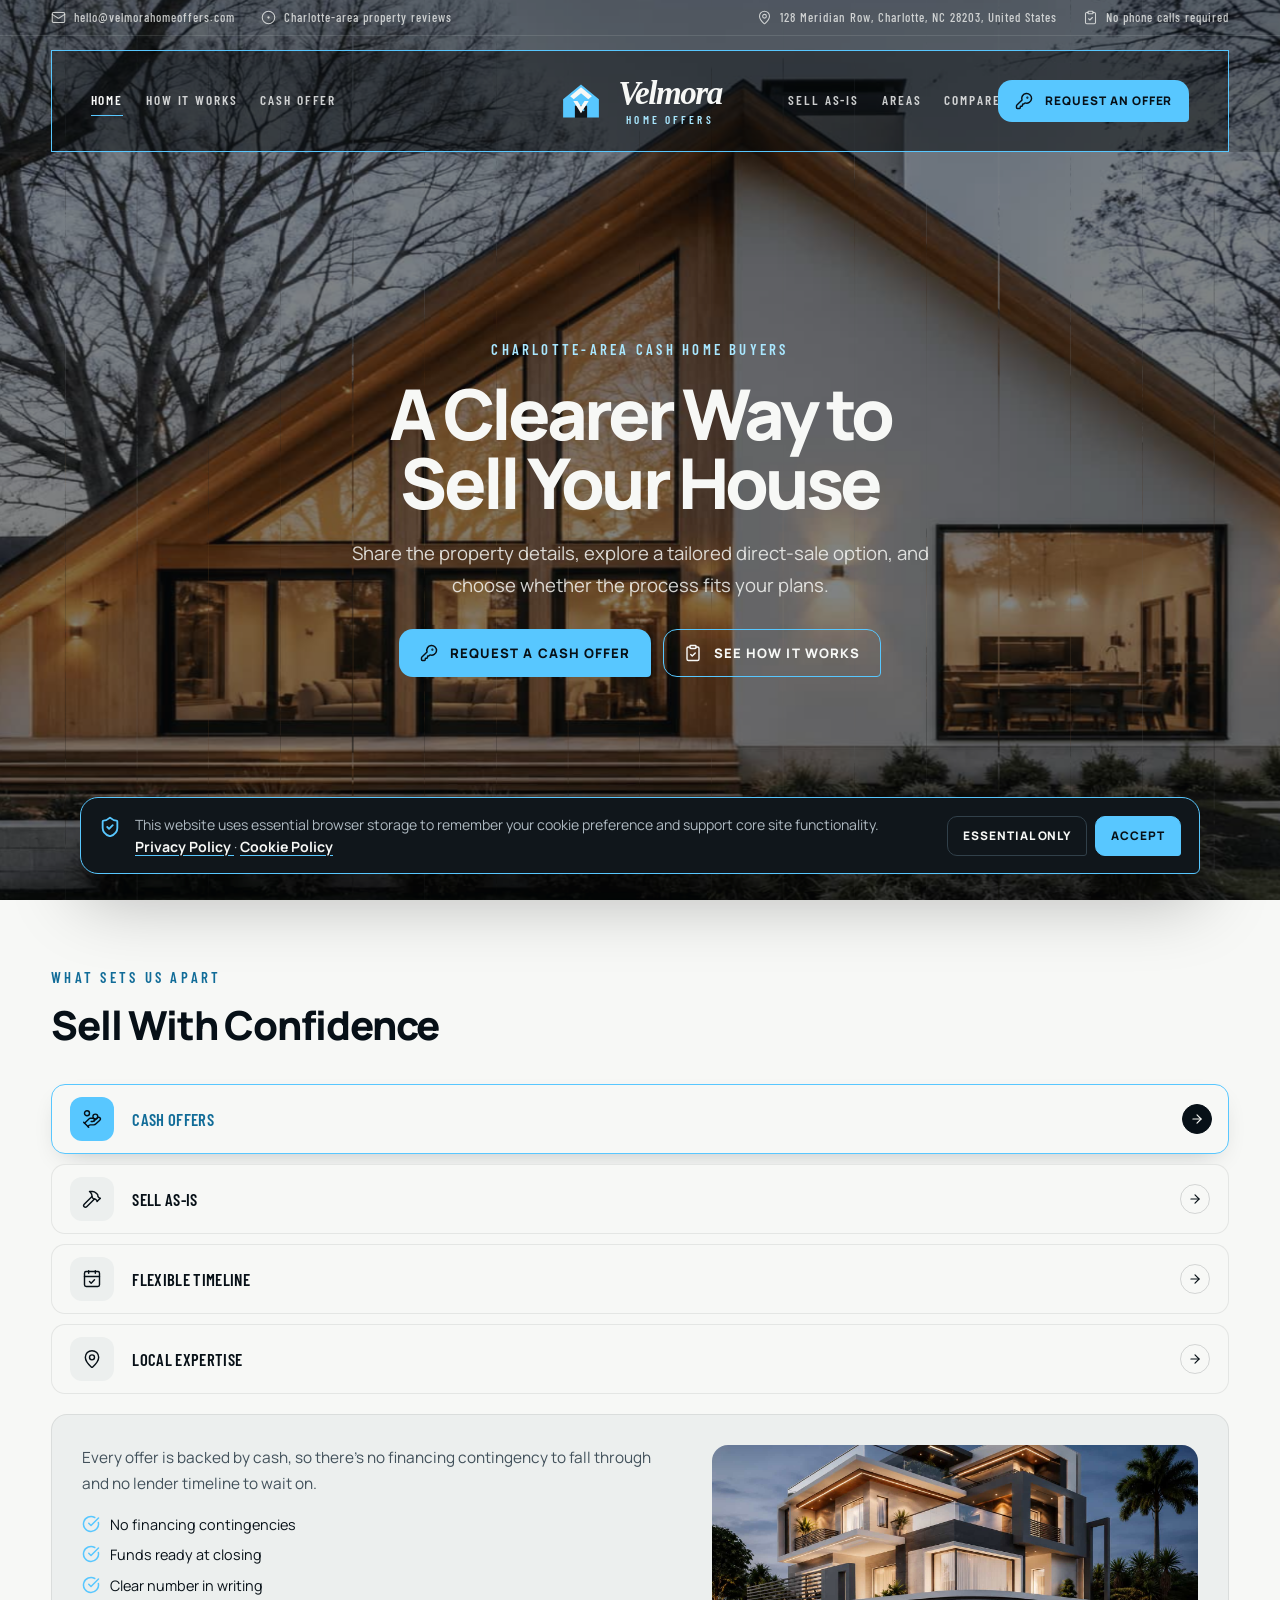
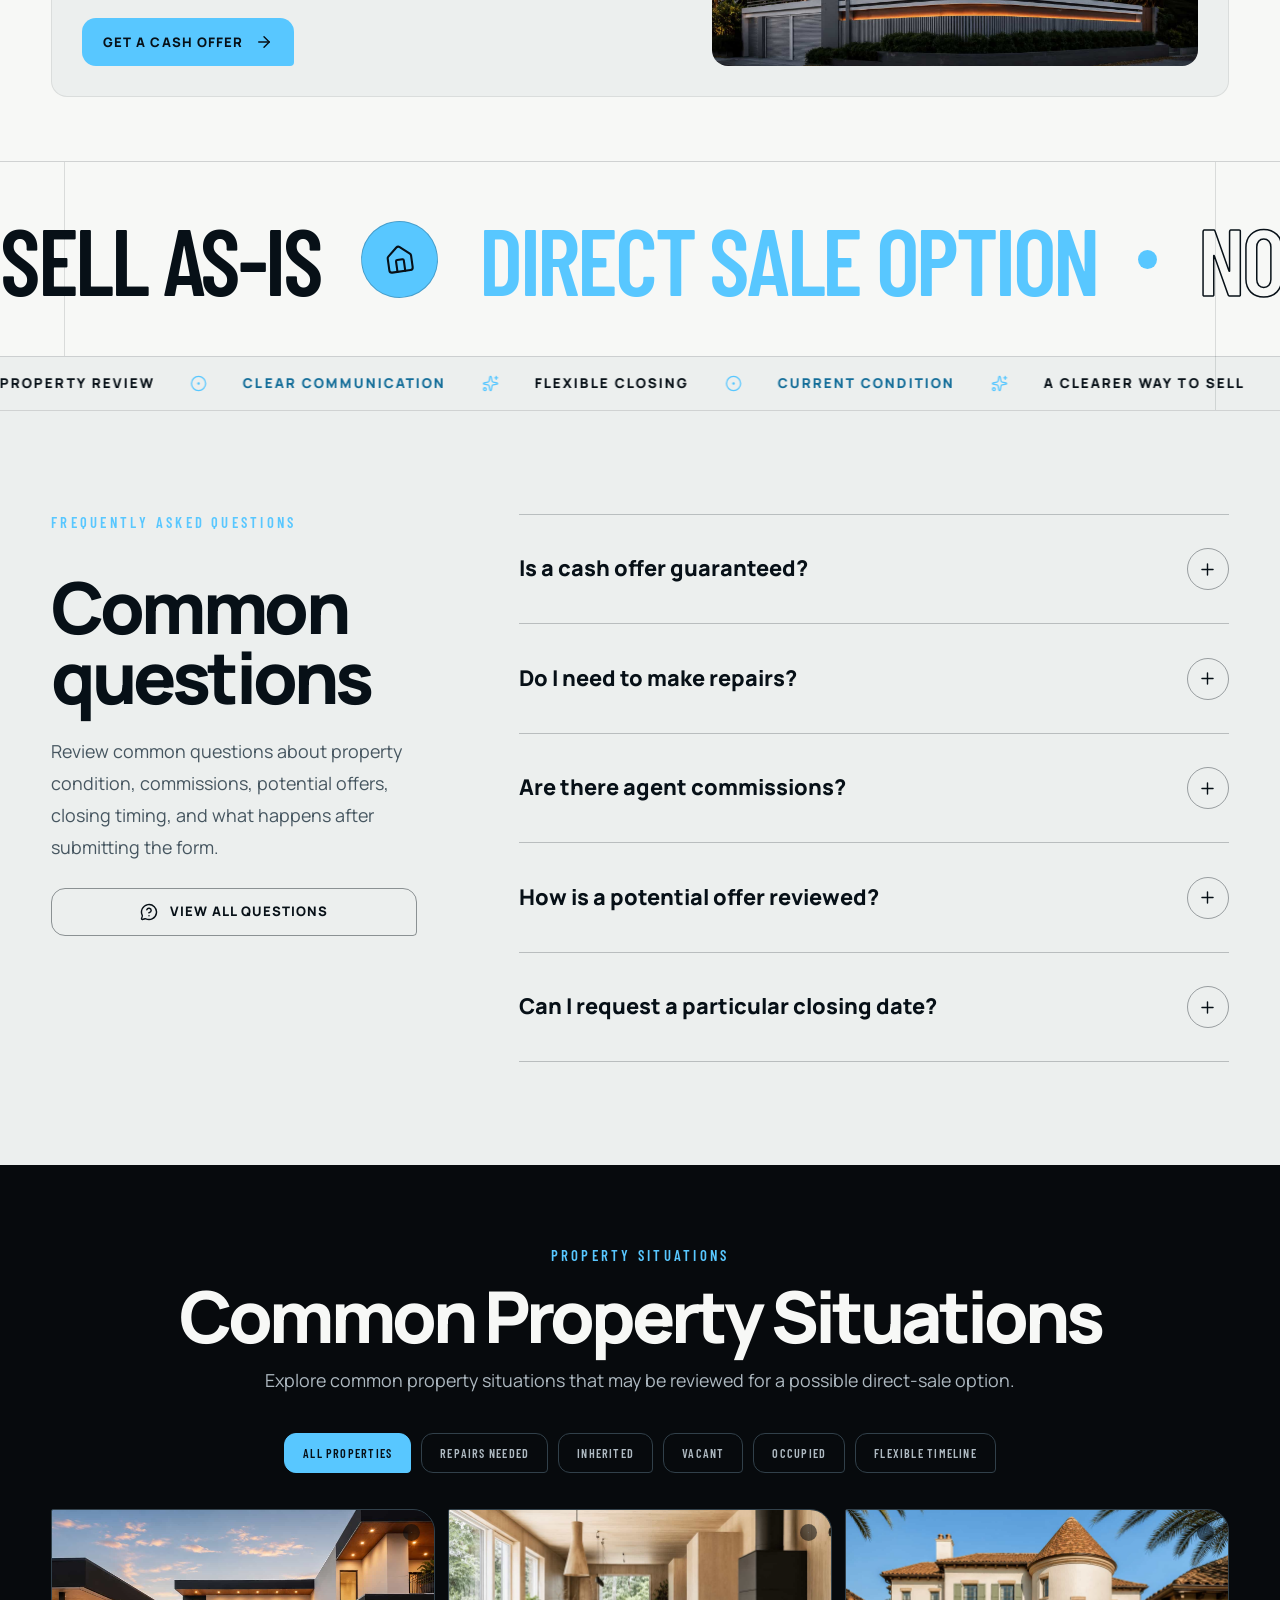
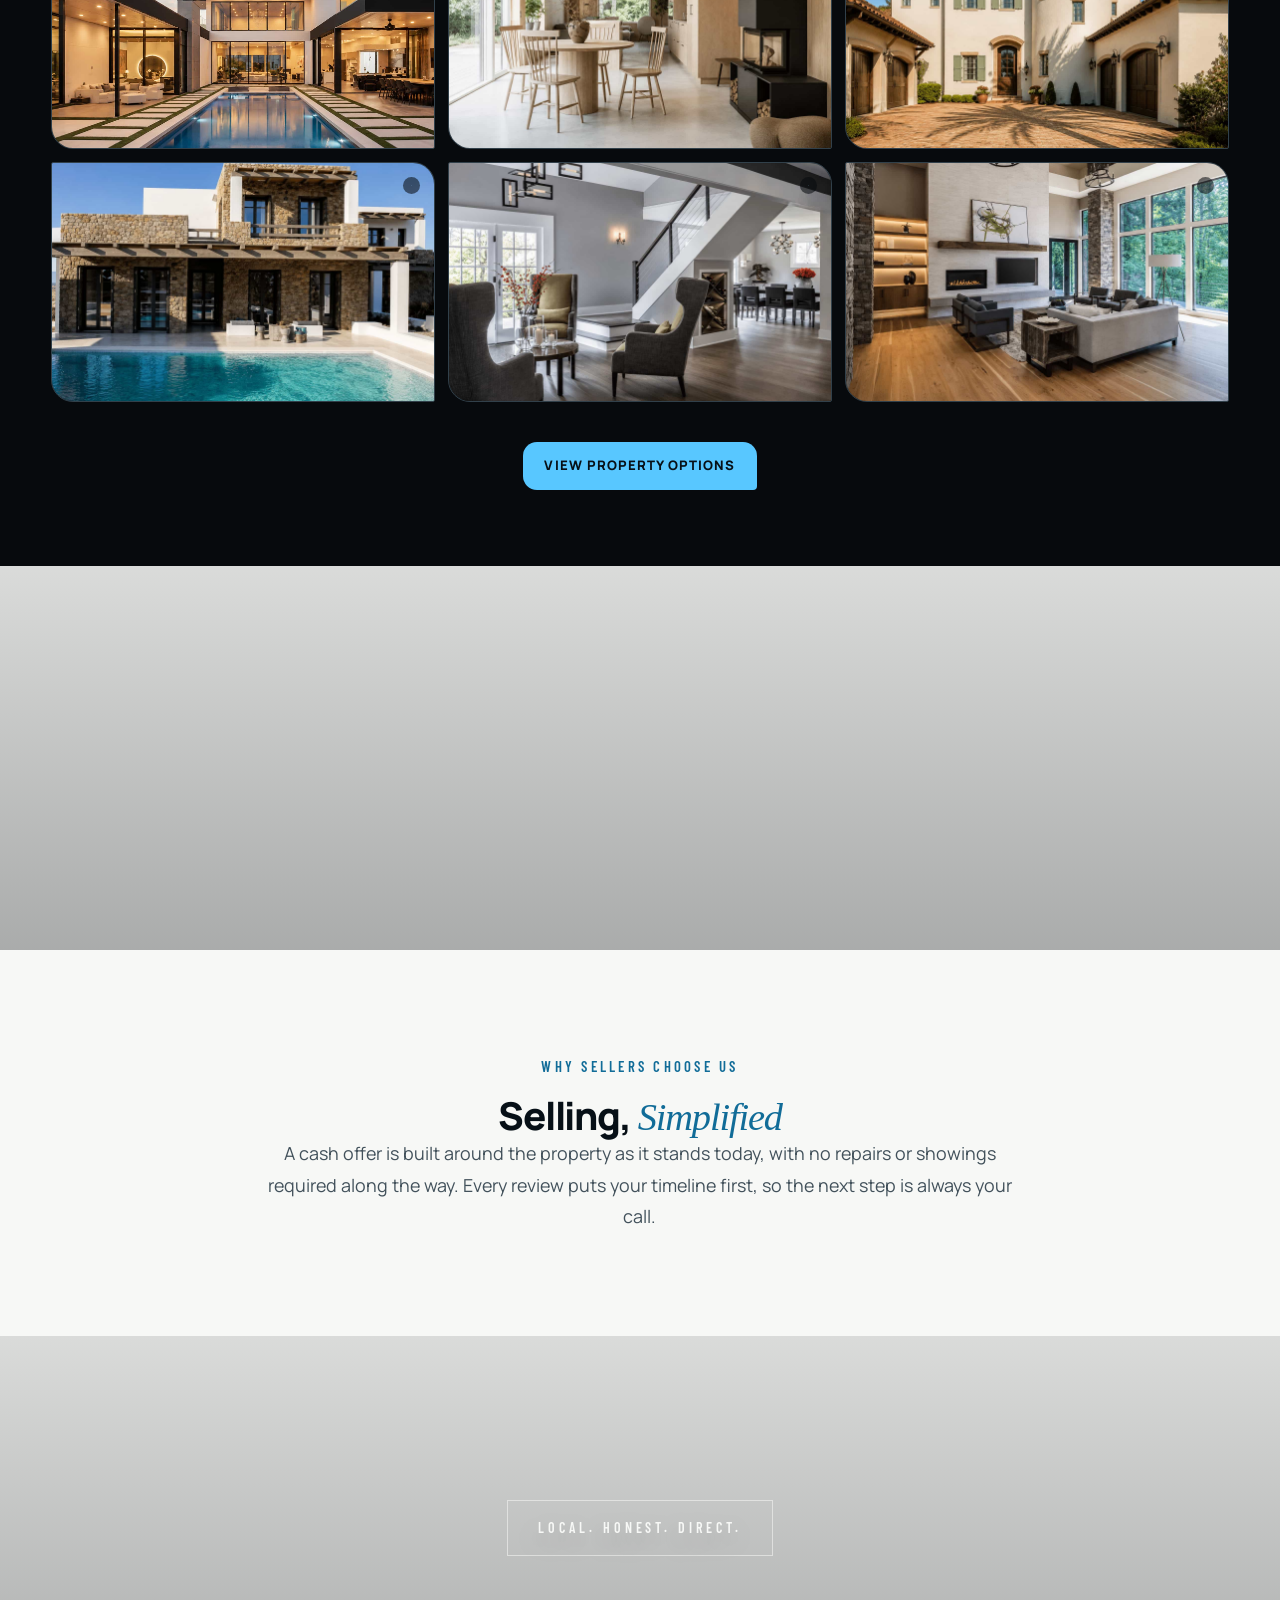
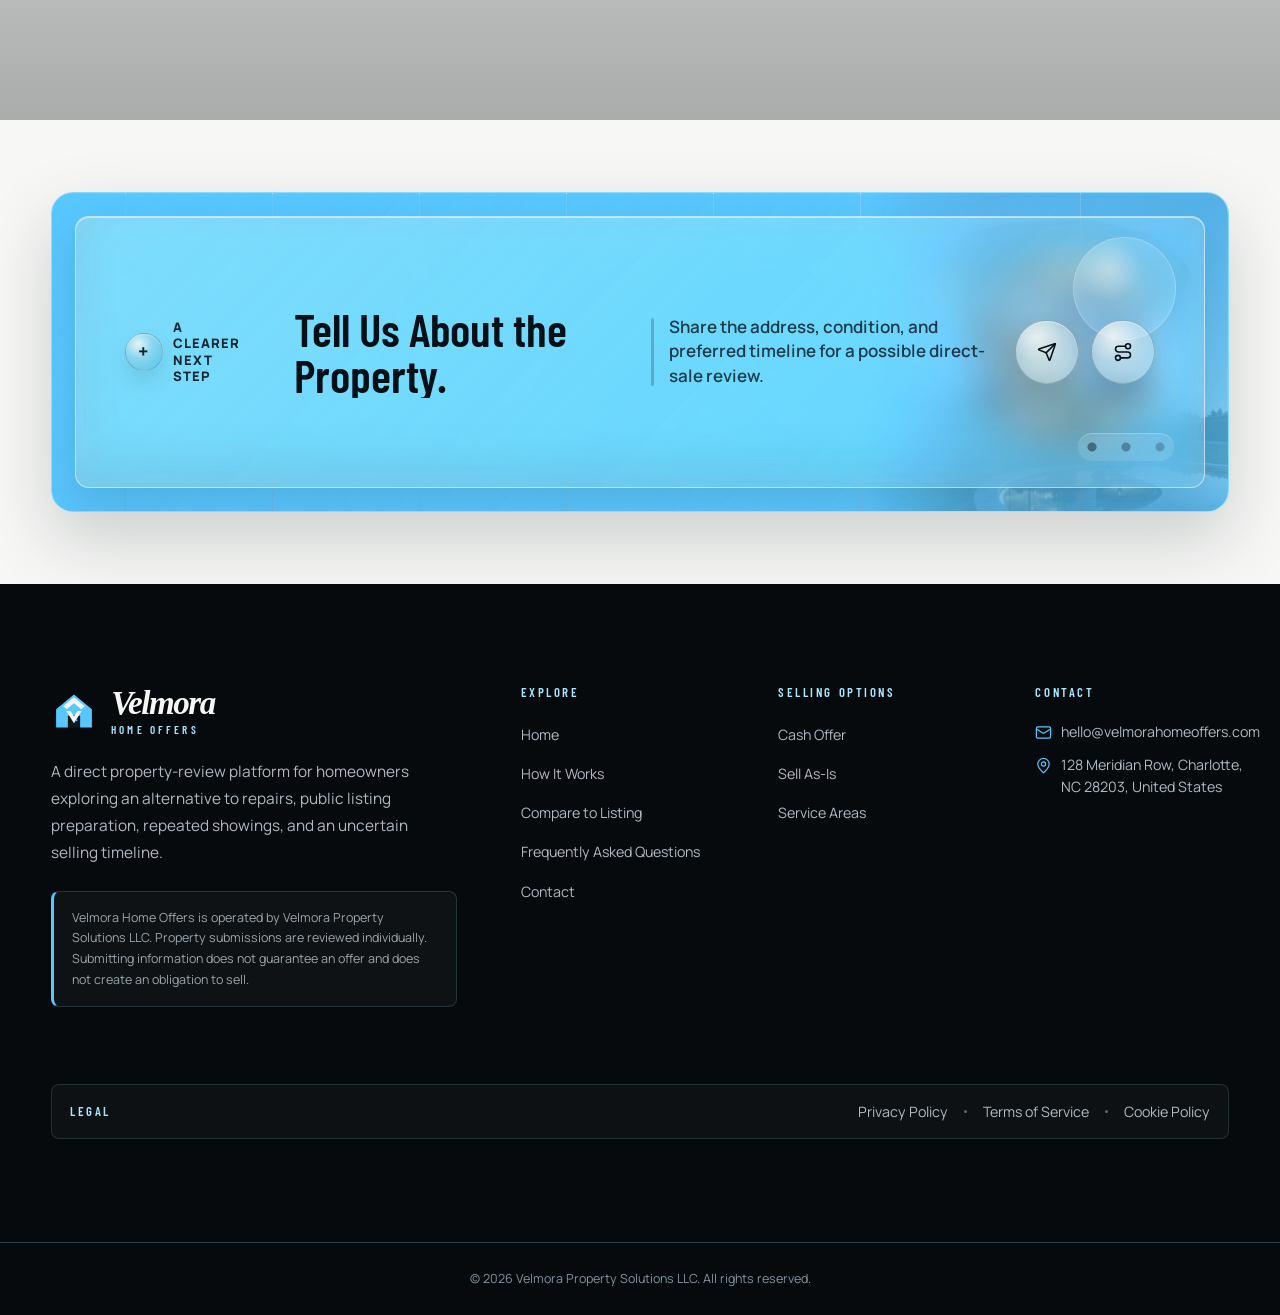
==== index.html @ 46dae4a2 "+" ====
<!DOCTYPE html>
<html lang="en" class="no-js">

<head>
    <meta charset="UTF-8">
    <meta name="viewport" content="width=device-width, initial-scale=1.0">

    <title>Velmora Home Offers | Sell Your House in Charlotte, NC</title>

    <meta name="description"
        content="Explore a clearer way to sell a Charlotte-area house as-is without beginning a traditional listing, completing repairs, or scheduling public showings.">

    <meta name="robots" content="index, follow">
    <meta name="theme-color" content="#070A0D">

    <meta property="og:type" content="website">

    <meta property="og:title" content="Velmora Home Offers | Sell Your House in Charlotte, NC">

    <meta property="og:description"
        content="Share the property details and explore whether a direct cash-sale option may fit your Charlotte-area house and preferred timeline.">

    <meta property="og:url" content="https://www.velmorahomeoffers.com">

    <meta property="og:image" content="https://www.velmorahomeoffers.com/assets/images/velmora-home-offers-og.jpg">

    <meta property="og:image:alt" content="Velmora Home Offers property review in Charlotte, North Carolina">

    <meta property="og:site_name" content="Velmora Home Offers">

    <meta name="twitter:card" content="summary_large_image">

    <meta name="twitter:title" content="Velmora Home Offers | Sell Your House in Charlotte, NC">

    <meta name="twitter:description"
        content="Explore a direct property-sale route without first preparing a traditional public listing.">

    <meta name="twitter:image" content="https://www.velmorahomeoffers.com/assets/images/velmora-home-offers-og.jpg">

    <link rel="canonical" href="https://www.velmorahomeoffers.com">

    <link rel="icon" type="image/svg+xml" href="assets/icons/favicon.svg">

    <link rel="preload" href="assets/images/home-hero-a.jpg" as="image" type="image/jpeg">

    <link rel="stylesheet" href="assets/vendor/aos/aos.css">
    <link rel="stylesheet" href="assets/vendor/swiper/swiper-bundle.min.css">
    <link rel="stylesheet" href="assets/css/global.css">
    <link rel="stylesheet" href="assets/css/trivision-hero.css">
    <link rel="stylesheet" href="assets/css/billboard-cta.css">
    <link rel="stylesheet" href="assets/css/home.css">

    <script src="config/config.js"></script>
    <script src="assets/vendor/aos/aos.js" defer></script>
    <script src="assets/vendor/swiper/swiper-bundle.min.js" defer></script>
    <script src="assets/vendor/lucide/lucide.min.js" defer></script>
    <script src="assets/js/app.js" defer></script>
    <script src="assets/js/trivision-hero.js" defer></script>
    <script src="assets/js/billboard-cta.js" defer></script>
    <script src="assets/js/home.js" defer></script>
</head>

<body>
    <a class="site-skip-link" href="#main-content">
        Skip to main content
    </a>

    <header data-site-header></header>

    <div data-mobile-menu></div>

    <main class="home-main" id="main-content">
        <section class="trivision-hero" id="top" aria-labelledby="home-hero-title" data-trivision-hero
            data-trivision-hero-key="home">
            <div class="trivision-hero__stage" data-trivision-stage aria-hidden="true">
                <img class="trivision-hero__fallback" data-trivision-fallback src="assets/images/home-hero-a.jpg"
                    alt="" width="1920" height="1080" fetchpriority="high">

                <div class="trivision-hero__slats" data-trivision-slats></div>
            </div>

            <div class="trivision-hero__overlay" aria-hidden="true"></div>

            <div class="trivision-hero__content-wrap">
                <div class="trivision-hero__content" data-trivision-content>
                    <span class="site-eyebrow trivision-hero__eyebrow" data-trivision-eyebrow>
                        Charlotte-Area Cash Home Buyers
                    </span>

                    <h1 class="trivision-hero__title" id="home-hero-title" data-trivision-title>
                        A Clearer Way to Sell Your House
                    </h1>

                    <p class="trivision-hero__text" data-trivision-text>
                        Share the property details, explore a tailored direct-sale
                        option, and choose whether the process fits your plans.
                    </p>

                    <div class="trivision-hero__actions">
                        <a class="site-button site-button--sky" href="contact.html#property-offer-form"
                            data-trivision-primary>
                            <i data-lucide="key-round" aria-hidden="true"></i>

                            <span data-trivision-primary-label>
                                Request a Cash Offer
                            </span>
                        </a>

                        <a class="site-button site-button--outline" href="how-it-works.html" data-trivision-secondary>
                            <i data-lucide="clipboard-check" aria-hidden="true"></i>

                            <span data-trivision-secondary-label>
                                See How It Works
                            </span>
                        </a>
                    </div>
                </div>
            </div>

            <div class="trivision-hero__dots" data-trivision-dots aria-label="Choose a hero slide">
                <button class="trivision-hero__dot is-active" type="button" data-trivision-dot="0"
                    aria-label="Show slide 1" aria-current="true"></button>

                <button class="trivision-hero__dot" type="button" data-trivision-dot="1"
                    aria-label="Show slide 2"></button>

                <button class="trivision-hero__dot" type="button" data-trivision-dot="2"
                    aria-label="Show slide 3"></button>
            </div>
        </section>

        <section class="service-tabs" data-service-tabs aria-label="What sets us apart">
            <div class="site-container-wide">
                <div class="service-tabs__head">
                    <span class="site-eyebrow">
                        What Sets Us Apart
                    </span>

                    <h2 class="service-tabs__heading">
                        Sell With Confidence
                    </h2>
                </div>

                <div class="service-tabs__layout">
                    <ul class="service-tabs__list" role="tablist">
                        <li class="service-tabs__row is-active" data-service-tabs-row="home-tab-1">
                            <button class="service-tabs__row-btn" type="button" role="tab" id="home-tab-1-label"
                                aria-controls="home-tab-1" aria-selected="true" tabindex="0"
                                data-service-tabs-button>
                                <span class="service-tabs__row-icon">
                                    <i data-lucide="hand-coins" aria-hidden="true"></i>
                                </span>

                                <span class="service-tabs__row-title">
                                    Cash Offers
                                </span>

                                <span class="service-tabs__row-arrow">
                                    <i data-lucide="arrow-right" aria-hidden="true"></i>
                                </span>
                            </button>
                        </li>

                        <li class="service-tabs__row" data-service-tabs-row="home-tab-2">
                            <button class="service-tabs__row-btn" type="button" role="tab" id="home-tab-2-label"
                                aria-controls="home-tab-2" aria-selected="false" tabindex="-1"
                                data-service-tabs-button>
                                <span class="service-tabs__row-icon">
                                    <i data-lucide="hammer" aria-hidden="true"></i>
                                </span>

                                <span class="service-tabs__row-title">
                                    Sell As-Is
                                </span>

                                <span class="service-tabs__row-arrow">
                                    <i data-lucide="arrow-right" aria-hidden="true"></i>
                                </span>
                            </button>
                        </li>

                        <li class="service-tabs__row" data-service-tabs-row="home-tab-3">
                            <button class="service-tabs__row-btn" type="button" role="tab" id="home-tab-3-label"
                                aria-controls="home-tab-3" aria-selected="false" tabindex="-1"
                                data-service-tabs-button>
                                <span class="service-tabs__row-icon">
                                    <i data-lucide="calendar-check" aria-hidden="true"></i>
                                </span>

                                <span class="service-tabs__row-title">
                                    Flexible Timeline
                                </span>

                                <span class="service-tabs__row-arrow">
                                    <i data-lucide="arrow-right" aria-hidden="true"></i>
                                </span>
                            </button>
                        </li>

                        <li class="service-tabs__row" data-service-tabs-row="home-tab-4">
                            <button class="service-tabs__row-btn" type="button" role="tab" id="home-tab-4-label"
                                aria-controls="home-tab-4" aria-selected="false" tabindex="-1"
                                data-service-tabs-button>
                                <span class="service-tabs__row-icon">
                                    <i data-lucide="map-pin" aria-hidden="true"></i>
                                </span>

                                <span class="service-tabs__row-title">
                                    Local Expertise
                                </span>

                                <span class="service-tabs__row-arrow">
                                    <i data-lucide="arrow-right" aria-hidden="true"></i>
                                </span>
                            </button>
                        </li>
                    </ul>

                    <div class="service-tabs__panels">
                        <div class="service-tabs__panel is-active" role="tabpanel" id="home-tab-1"
                            aria-labelledby="home-tab-1-label" data-service-tabs-panel="home-tab-1">
                            <div class="service-tabs__panel-text">
                                <p class="service-tabs__panel-copy">
                                    Every offer is backed by cash, so there's no financing
                                    contingency to fall through and no lender timeline to wait on.
                                </p>

                                <ul class="service-tabs__checklist">
                                    <li>
                                        <i data-lucide="check-circle" aria-hidden="true"></i>
                                        No financing contingencies
                                    </li>

                                    <li>
                                        <i data-lucide="check-circle" aria-hidden="true"></i>
                                        Funds ready at closing
                                    </li>

                                    <li>
                                        <i data-lucide="check-circle" aria-hidden="true"></i>
                                        Clear number in writing
                                    </li>
                                </ul>

                                <a class="site-button site-button--sky service-tabs__btn"
                                    href="get-a-cash-offer.html">
                                    Get a Cash Offer
                                    <i data-lucide="arrow-right" aria-hidden="true"></i>
                                </a>
                            </div>

                            <div class="service-tabs__panel-photo"
                                style="background-image: url('assets/images/how-it-works-hero-a.jpg');" role="img"
                                aria-label="Modern home exterior at dusk"></div>
                        </div>

                        <div class="service-tabs__panel" role="tabpanel" id="home-tab-2"
                            aria-labelledby="home-tab-2-label" data-service-tabs-panel="home-tab-2">
                            <div class="service-tabs__panel-text">
                                <p class="service-tabs__panel-copy">
                                    Repairs, cosmetic work, and deferred maintenance stay exactly
                                    as they are — condition is factored into the offer, not a
                                    precondition to sell.
                                </p>

                                <ul class="service-tabs__checklist">
                                    <li>
                                        <i data-lucide="check-circle" aria-hidden="true"></i>
                                        No repairs or staging
                                    </li>

                                    <li>
                                        <i data-lucide="check-circle" aria-hidden="true"></i>
                                        Known issues welcome
                                    </li>

                                    <li>
                                        <i data-lucide="check-circle" aria-hidden="true"></i>
                                        Condition-based pricing
                                    </li>
                                </ul>

                                <a class="site-button site-button--sky service-tabs__btn"
                                    href="sell-house-as-is.html">
                                    See What As-Is Covers
                                    <i data-lucide="arrow-right" aria-hidden="true"></i>
                                </a>
                            </div>

                            <div class="service-tabs__panel-photo"
                                style="background-image: url('assets/images/contact-hero-b.jpg');" role="img"
                                aria-label="Minimalist home with a gravel driveway in daylight"></div>
                        </div>

                        <div class="service-tabs__panel" role="tabpanel" id="home-tab-3"
                            aria-labelledby="home-tab-3-label" data-service-tabs-panel="home-tab-3">
                            <div class="service-tabs__panel-text">
                                <p class="service-tabs__panel-copy">
                                    Closing dates are set around your schedule, whether that
                                    means wrapping up in a couple of weeks or planning further
                                    out.
                                </p>

                                <ul class="service-tabs__checklist">
                                    <li>
                                        <i data-lucide="check-circle" aria-hidden="true"></i>
                                        Choose your closing date
                                    </li>

                                    <li>
                                        <i data-lucide="check-circle" aria-hidden="true"></i>
                                        No showings to schedule
                                    </li>

                                    <li>
                                        <i data-lucide="check-circle" aria-hidden="true"></i>
                                        Move at your own pace
                                    </li>
                                </ul>

                                <a class="site-button site-button--sky service-tabs__btn" href="how-it-works.html">
                                    Learn How It Works
                                    <i data-lucide="arrow-right" aria-hidden="true"></i>
                                </a>
                            </div>

                            <div class="service-tabs__panel-photo"
                                style="background-image: url('assets/images/card-1.jpg');" role="img"
                                aria-label="Modern home with a courtyard pool at dusk"></div>
                        </div>

                        <div class="service-tabs__panel" role="tabpanel" id="home-tab-4"
                            aria-labelledby="home-tab-4-label" data-service-tabs-panel="home-tab-4">
                            <div class="service-tabs__panel-text">
                                <p class="service-tabs__panel-copy">
                                    Offers are shaped by neighborhood-level data, not a citywide
                                    average, so pricing reflects what's actually happening
                                    nearby.
                                </p>

                                <ul class="service-tabs__checklist">
                                    <li>
                                        <i data-lucide="check-circle" aria-hidden="true"></i>
                                        Recent comparable sales
                                    </li>

                                    <li>
                                        <i data-lucide="check-circle" aria-hidden="true"></i>
                                        Neighborhood-level pricing
                                    </li>

                                    <li>
                                        <i data-lucide="check-circle" aria-hidden="true"></i>
                                        Coverage across the area
                                    </li>
                                </ul>

                                <a class="site-button site-button--sky service-tabs__btn"
                                    href="we-buy-houses-in-your-area.html">
                                    Explore Your Area
                                    <i data-lucide="arrow-right" aria-hidden="true"></i>
                                </a>
                            </div>

                            <div class="service-tabs__panel-photo"
                                style="background-image: url('assets/images/how-it-works-editorial.jpg');"
                                role="img" aria-label="Modern stone and wood home exterior in daylight"></div>
                        </div>
                    </div>
                </div>
            </div>
        </section>

        <section class="home-signature-marquee" aria-label="Velmora property selling options">
            <div class="home-signature-marquee__main" aria-hidden="true">
                <div class="home-signature-marquee__track">
                    <div class="home-signature-marquee__group">
                        <span class="home-signature-marquee__word home-signature-marquee__word--ink">
                            Sell As-Is
                        </span>
        
                        <span class="home-signature-marquee__symbol">
                            <i data-lucide="house"></i>
                        </span>
        
                        <span class="home-signature-marquee__word home-signature-marquee__word--sky">
                            Direct Sale Option
                        </span>
        
                        <span class="home-signature-marquee__dot"></span>
        
                        <span class="home-signature-marquee__word home-signature-marquee__word--outline">
                            No Repairs Before Review
                        </span>
        
                        <span class="home-signature-marquee__symbol home-signature-marquee__symbol--dark">
                            <i data-lucide="key-round"></i>
                        </span>
        
                        <span class="home-signature-marquee__word home-signature-marquee__word--ink">
                            Your Timeline
                        </span>
        
                        <span class="home-signature-marquee__dot home-signature-marquee__dot--large"></span>
        
                        <span class="home-signature-marquee__word home-signature-marquee__word--sky-light">
                            Charlotte Homes
                        </span>
        
                        <span class="home-signature-marquee__symbol">
                            <i data-lucide="map-pin"></i>
                        </span>
                    </div>
        
                    <div class="home-signature-marquee__group" aria-hidden="true">
                        <span class="home-signature-marquee__word home-signature-marquee__word--ink">
                            Sell As-Is
                        </span>
        
                        <span class="home-signature-marquee__symbol">
                            <i data-lucide="house"></i>
                        </span>
        
                        <span class="home-signature-marquee__word home-signature-marquee__word--sky">
                            Direct Sale Option
                        </span>
        
                        <span class="home-signature-marquee__dot"></span>
        
                        <span class="home-signature-marquee__word home-signature-marquee__word--outline">
                            No Repairs Before Review
                        </span>
        
                        <span class="home-signature-marquee__symbol home-signature-marquee__symbol--dark">
                            <i data-lucide="key-round"></i>
                        </span>
        
                        <span class="home-signature-marquee__word home-signature-marquee__word--ink">
                            Your Timeline
                        </span>
        
                        <span class="home-signature-marquee__dot home-signature-marquee__dot--large"></span>
        
                        <span class="home-signature-marquee__word home-signature-marquee__word--sky-light">
                            Charlotte Homes
                        </span>
        
                        <span class="home-signature-marquee__symbol">
                            <i data-lucide="map-pin"></i>
                        </span>
                    </div>
                </div>
            </div>
        
            <div class="home-signature-marquee__secondary" aria-hidden="true">
                <div class="home-signature-marquee__secondary-track">
                    <div class="home-signature-marquee__secondary-group">
                        <span>Property Review</span>
                        <i data-lucide="circle-dot"></i>
        
                        <span>Clear Communication</span>
                        <i data-lucide="sparkles"></i>
        
                        <span>Flexible Closing</span>
                        <i data-lucide="circle-dot"></i>
        
                        <span>Current Condition</span>
                        <i data-lucide="sparkles"></i>
        
                        <span>A Clearer Way to Sell</span>
                        <i data-lucide="circle-dot"></i>
                    </div>
        
                    <div class="home-signature-marquee__secondary-group" aria-hidden="true">
                        <span>Property Review</span>
                        <i data-lucide="circle-dot"></i>
        
                        <span>Clear Communication</span>
                        <i data-lucide="sparkles"></i>
        
                        <span>Flexible Closing</span>
                        <i data-lucide="circle-dot"></i>
        
                        <span>Current Condition</span>
                        <i data-lucide="sparkles"></i>
        
                        <span>A Clearer Way to Sell</span>
                        <i data-lucide="circle-dot"></i>
                    </div>
                </div>
            </div>
        
            <p class="home-signature-marquee__accessible-text">
                Velmora Home Offers provides information about selling a house as-is,
                property reviews, direct-sale options, and flexible timelines in the
                Charlotte area.
            </p>
        </section>


        <!-- <section class="site-section home-options" id="selling-options" aria-labelledby="home-options-title">
            <div class="site-container-wide">
                <div class="site-section-header home-options__header">
                    <div>
                        <span class="site-eyebrow">
                            Explore your options
                        </span>

                        <h2 class="site-heading" id="home-options-title">
                            Start with the page that best matches your question.
                        </h2>
                    </div>

                    <p class="site-copy">
                        Learn how the direct-sale review works, what selling as-is means,
                        and where Charlotte-area property requests may be considered.
                    </p>
                </div>

                <div class="home-options__list" data-home-options aria-label="Home selling information">
                    <article class="home-option is-active" data-option-card>
                        <img class="home-option__image" src="assets/images/cash-offer-hero-a.jpg" alt=""
                            width="960" height="1280" loading="lazy">

                        <div class="home-option__content">
                            <i class="home-option__icon" data-lucide="hand-coins" aria-hidden="true"></i>

                            <h3 class="home-option__title" data-site-text="services.0.label">
                                Get a Cash Offer
                            </h3>

                            <p class="home-option__description" data-site-text="services.0.summary">
                                Share the available property details and explore whether a
                                direct cash-sale option may fit the house and your current
                                circumstances.
                            </p>

                            <span class="home-option__action">
                                <i data-lucide="clipboard-check" aria-hidden="true"></i>

                                Review this option
                            </span>
                        </div>

                        <a class="home-option__link" href="get-a-cash-offer.html" data-site-href="services.0.href"
                            aria-label="Learn about requesting a cash offer"></a>
                    </article>

                    <article class="home-option" data-option-card>
                        <img class="home-option__image" src="assets/images/sell-as-is-hero-a.jpg" alt=""
                            width="960" height="1280" loading="lazy">

                        <div class="home-option__content">
                            <i class="home-option__icon" data-lucide="wrench" aria-hidden="true"></i>

                            <h3 class="home-option__title" data-site-text="services.1.label">
                                Sell Your House As-Is
                            </h3>

                            <p class="home-option__description" data-site-text="services.1.summary">
                                Explore a direct sale without completing repairs, renovations,
                                staging, or extensive cleaning before requesting a property
                                review.
                            </p>

                            <span class="home-option__action">
                                <i data-lucide="house" aria-hidden="true"></i>

                                Understand as-is selling
                            </span>
                        </div>

                        <a class="home-option__link" href="sell-house-as-is.html" data-site-href="services.1.href"
                            aria-label="Learn about selling a house as-is"></a>
                    </article>

                    <article class="home-option" data-option-card>
                        <img class="home-option__image" src="assets/images/areas-hero-a.jpg" alt=""
                            width="960" height="1280" loading="lazy">

                        <div class="home-option__content">
                            <i class="home-option__icon" data-lucide="map-pin" aria-hidden="true"></i>

                            <h3 class="home-option__title" data-site-text="services.2.label">
                                We Buy Houses in Your Area
                            </h3>

                            <p class="home-option__description" data-site-text="services.2.summary">
                                Review the Charlotte-area communities where residential
                                property submissions may be considered.
                            </p>

                            <span class="home-option__action">
                                <i data-lucide="map" aria-hidden="true"></i>

                                View service areas
                            </span>
                        </div>

                        <a class="home-option__link" href="we-buy-houses-in-your-area.html"
                            data-site-href="services.2.href"
                            aria-label="View Charlotte-area property review locations"></a>
                    </article>
                </div>
            </div>
        </section> -->



        <!-- <section class="site-section home-testimonials" id="seller-experiences"
            aria-labelledby="home-testimonials-title" data-home-testimonials>
            <img class="home-testimonials__background" src="assets/images/testimonials-background.jpg" alt=""
                width="1920" height="1080" loading="lazy">

            <div class="site-container-wide">
                <div class="home-testimonials__header">
                    <span class="site-eyebrow" data-site-text="home.testimonials.eyebrow">
                        Seller experiences
                    </span>

                    <h2 class="site-heading" id="home-testimonials-title" data-site-text="home.testimonials.title">
                        Clear communication matters.
                    </h2>
                </div>

                <div class="swiper home-testimonials__slider" data-home-testimonial-slider>
                    <div class="swiper-wrapper">
                        <div class="swiper-slide home-testimonials__slide">
                            <blockquote class="home-testimonial">
                                <i class="home-testimonial__icon" data-lucide="quote" aria-hidden="true"></i>

                                <p class="home-testimonial__quote" data-site-text="home.testimonials.items.0.quote">
                                    The process was explained clearly, and we were able to
                                    discuss the property without preparing it for public
                                    showings.
                                </p>

                                <footer class="home-testimonial__label"
                                    data-site-text="home.testimonials.items.0.label">
                                    Homeowner, Charlotte area
                                </footer>
                            </blockquote>
                        </div>

                        <div class="swiper-slide home-testimonials__slide">
                            <blockquote class="home-testimonial">
                                <i class="home-testimonial__icon" data-lucide="quote" aria-hidden="true"></i>

                                <p class="home-testimonial__quote" data-site-text="home.testimonials.items.1.quote">
                                    We appreciated being able to share the condition honestly
                                    and review an option based on our actual timeline.
                                </p>

                                <footer class="home-testimonial__label"
                                    data-site-text="home.testimonials.items.1.label">
                                    Property owner, Mecklenburg County
                                </footer>
                            </blockquote>
                        </div>

                        <div class="swiper-slide home-testimonials__slide">
                            <blockquote class="home-testimonial">
                                <i class="home-testimonial__icon" data-lucide="quote" aria-hidden="true"></i>

                                <p class="home-testimonial__quote" data-site-text="home.testimonials.items.2.quote">
                                    The conversation helped us compare a direct sale with
                                    listing before deciding which route made sense.
                                </p>

                                <footer class="home-testimonial__label"
                                    data-site-text="home.testimonials.items.2.label">
                                    Homeowner, Greater Charlotte
                                </footer>
                            </blockquote>
                        </div>
                    </div>
                </div>

                <div class="home-testimonials__pagination" data-testimonial-pagination
                    aria-label="Seller experience navigation"></div>
            </div>
        </section> -->

        <section class="site-section home-faq" id="frequently-asked-questions" aria-labelledby="home-faq-title"
            data-home-faq>
            <div class="site-container-wide home-faq__layout">
                <div class="home-faq__intro site-sticky">
                    <span class="site-eyebrow" data-site-text="home.faq.eyebrow">
                        Frequently asked questions
                    </span>

                    <h2 class="site-heading home-faq__heading" id="home-faq-title" data-site-text="home.faq.title">
                        Common questions
                    </h2>

                    <p class="site-copy">
                        Review common questions about property condition, commissions,
                        potential offers, closing timing, and what happens after submitting
                        the form.
                    </p>

                    <a class="site-button site-button--ink-outline" href="frequently-asked-questions.html">
                        <i data-lucide="message-circle-question" aria-hidden="true"></i>

                        View All Questions
                    </a>
                </div>

                <div class="home-faq__list">
                    <article class="home-faq-item">
                        <h3>
                            <button class="home-faq-item__button" id="home-faq-button-offer" type="button"
                                aria-expanded="false" aria-controls="home-faq-panel-offer" data-faq-button>
                                <span class="home-faq-item__question" data-site-text="home.faq.items.0.question">
                                    Is a cash offer guaranteed?
                                </span>

                                <span class="home-faq-item__icon" aria-hidden="true">
                                    <i data-lucide="plus" data-faq-icon="plus"></i>

                                    <i data-lucide="minus" data-faq-icon="minus"></i>
                                </span>
                            </button>
                        </h3>

                        <div class="home-faq-item__panel" id="home-faq-panel-offer" aria-hidden="true">
                            <div class="home-faq-item__panel-inner">
                                <p class="home-faq-item__answer" data-site-text="home.faq.items.0.answer">
                                    No. Submitting property information does not guarantee that
                                    an offer will be made. Every property is reviewed
                                    individually.
                                </p>
                            </div>
                        </div>
                    </article>

                    <article class="home-faq-item">
                        <h3>
                            <button class="home-faq-item__button" id="home-faq-button-repairs" type="button"
                                aria-expanded="false" aria-controls="home-faq-panel-repairs" data-faq-button>
                                <span class="home-faq-item__question" data-site-text="home.faq.items.1.question">
                                    Do I need to make repairs?
                                </span>

                                <span class="home-faq-item__icon" aria-hidden="true">
                                    <i data-lucide="plus" data-faq-icon="plus"></i>

                                    <i data-lucide="minus" data-faq-icon="minus"></i>
                                </span>
                            </button>
                        </h3>

                        <div class="home-faq-item__panel" id="home-faq-panel-repairs" aria-hidden="true">
                            <div class="home-faq-item__panel-inner">
                                <p class="home-faq-item__answer" data-site-text="home.faq.items.1.answer">
                                    You can submit the property in its current condition. Known
                                    repair needs may be considered during the review.
                                </p>
                            </div>
                        </div>
                    </article>

                    <article class="home-faq-item">
                        <h3>
                            <button class="home-faq-item__button" id="home-faq-button-commission" type="button"
                                aria-expanded="false" aria-controls="home-faq-panel-commission" data-faq-button>
                                <span class="home-faq-item__question" data-site-text="home.faq.items.2.question">
                                    Are there agent commissions?
                                </span>

                                <span class="home-faq-item__icon" aria-hidden="true">
                                    <i data-lucide="plus" data-faq-icon="plus"></i>

                                    <i data-lucide="minus" data-faq-icon="minus"></i>
                                </span>
                            </button>
                        </h3>

                        <div class="home-faq-item__panel" id="home-faq-panel-commission" aria-hidden="true">
                            <div class="home-faq-item__panel-inner">
                                <p class="home-faq-item__answer" data-site-text="home.faq.items.2.answer">
                                    Velmora does not charge a traditional real estate agent
                                    commission when purchasing a property directly.
                                </p>
                            </div>
                        </div>
                    </article>

                    <article class="home-faq-item">
                        <h3>
                            <button class="home-faq-item__button" id="home-faq-button-review" type="button"
                                aria-expanded="false" aria-controls="home-faq-panel-review" data-faq-button>
                                <span class="home-faq-item__question" data-site-text="home.faq.items.3.question">
                                    How is a potential offer reviewed?
                                </span>

                                <span class="home-faq-item__icon" aria-hidden="true">
                                    <i data-lucide="plus" data-faq-icon="plus"></i>

                                    <i data-lucide="minus" data-faq-icon="minus"></i>
                                </span>
                            </button>
                        </h3>

                        <div class="home-faq-item__panel" id="home-faq-panel-review" aria-hidden="true">
                            <div class="home-faq-item__panel-inner">
                                <p class="home-faq-item__answer" data-site-text="home.faq.items.3.answer">
                                    The review may consider location, condition, occupancy,
                                    access, title information, market factors, anticipated work,
                                    and seller timing.
                                </p>
                            </div>
                        </div>
                    </article>

                    <article class="home-faq-item">
                        <h3>
                            <button class="home-faq-item__button" id="home-faq-button-closing" type="button"
                                aria-expanded="false" aria-controls="home-faq-panel-closing" data-faq-button>
                                <span class="home-faq-item__question" data-site-text="home.faq.items.4.question">
                                    Can I request a particular closing date?
                                </span>

                                <span class="home-faq-item__icon" aria-hidden="true">
                                    <i data-lucide="plus" data-faq-icon="plus"></i>

                                    <i data-lucide="minus" data-faq-icon="minus"></i>
                                </span>
                            </button>
                        </h3>

                        <div class="home-faq-item__panel" id="home-faq-panel-closing" aria-hidden="true">
                            <div class="home-faq-item__panel-inner">
                                <p class="home-faq-item__answer" data-site-text="home.faq.items.4.answer">
                                    You can provide a preferred timeline. The final date remains
                                    subject to accepted terms, title work, documentation, and
                                    other transaction requirements.
                                </p>
                            </div>
                        </div>
                    </article>
                </div>
            </div>
        </section>

        <section class="site-section home-property-gallery" id="property-situations"
            aria-labelledby="home-property-gallery-title" data-property-gallery>
            <div class="site-container-wide">
                <div class="home-property-gallery__header" data-aos="fade-up">
                    <span class="site-eyebrow">
                        Property Situations
                    </span>

                    <h2 class="site-heading home-property-gallery__heading" id="home-property-gallery-title">
                        Common Property Situations
                    </h2>

                    <p class="site-copy home-property-gallery__intro">
                        Explore common property situations that may be reviewed for a possible
                        direct-sale option.
                    </p>
                </div>

                <div class="home-property-gallery__filters" role="group" aria-label="Filter property situations">
                    <button class="home-property-gallery__filter is-active" type="button" data-property-filter="all"
                        aria-pressed="true">
                        All Properties
                    </button>

                    <button class="home-property-gallery__filter" type="button" data-property-filter="repairs"
                        aria-pressed="false">
                        Repairs Needed
                    </button>

                    <button class="home-property-gallery__filter" type="button" data-property-filter="inherited"
                        aria-pressed="false">
                        Inherited
                    </button>

                    <button class="home-property-gallery__filter" type="button" data-property-filter="vacant"
                        aria-pressed="false">
                        Vacant
                    </button>

                    <button class="home-property-gallery__filter" type="button" data-property-filter="occupied"
                        aria-pressed="false">
                        Occupied
                    </button>

                    <button class="home-property-gallery__filter" type="button" data-property-filter="timeline"
                        aria-pressed="false">
                        Flexible Timeline
                    </button>
                </div>

                <div class="home-property-gallery__grid">
                    <article class="home-property-gallery__item" data-property-category="all repairs">
                        <a class="home-property-gallery-card" href="sell-house-as-is.html">
                            <img class="home-property-gallery-card__image"
                                src="assets/images/situation-repairs.jpg"
                                alt="Illustrated house with a ladder leaning against it, representing a property that needs repairs"
                                width="900" height="1200" loading="lazy">

                            <i class="home-property-gallery-card__icon" data-lucide="hammer" aria-hidden="true"></i>

                            <span class="home-property-gallery-card__overlay" aria-hidden="true"></span>

                            <span class="home-property-gallery-card__content">
                                <span class="home-property-gallery-card__category">
                                    Repairs Needed
                                </span>

                                <span class="home-property-gallery-card__title">
                                    House Needing Major Repairs
                                </span>

                                <span class="home-property-gallery-card__text">
                                    Share the property in its current condition without completing
                                    renovations before the initial review.
                                </span>

                                <span class="home-property-gallery-card__link">
                                    Explore This Situation
                                </span>
                            </span>
                        </a>
                    </article>

                    <article class="home-property-gallery__item" data-property-category="all inherited">
                        <a class="home-property-gallery-card" href="contact.html#property-offer-form">
                            <img class="home-property-gallery-card__image"
                                src="assets/images/situation-inherited.jpg"
                                alt="Illustrated house with a front picket fence, representing an inherited family property"
                                width="900" height="1200" loading="lazy">

                            <i class="home-property-gallery-card__icon" data-lucide="key-round"
                                aria-hidden="true"></i>

                            <span class="home-property-gallery-card__overlay" aria-hidden="true"></span>

                            <span class="home-property-gallery-card__content">
                                <span class="home-property-gallery-card__category">
                                    Inherited
                                </span>

                                <span class="home-property-gallery-card__title">
                                    Inherited Home
                                </span>

                                <span class="home-property-gallery-card__text">
                                    Consider next steps for a property received through inheritance,
                                    including situations with multiple heirs.
                                </span>

                                <span class="home-property-gallery-card__link">
                                    Start a Property Review
                                </span>
                            </span>
                        </a>
                    </article>

                    <article class="home-property-gallery__item" data-property-category="all vacant">
                        <a class="home-property-gallery-card" href="we-buy-houses-in-your-area.html">
                            <img class="home-property-gallery-card__image"
                                src="assets/images/situation-vacant.jpg"
                                alt="Illustrated house with a boarded window, representing a vacant property"
                                width="900" height="1200" loading="lazy">

                            <i class="home-property-gallery-card__icon" data-lucide="door-open"
                                aria-hidden="true"></i>

                            <span class="home-property-gallery-card__overlay" aria-hidden="true"></span>

                            <span class="home-property-gallery-card__content">
                                <span class="home-property-gallery-card__category">
                                    Vacant
                                </span>

                                <span class="home-property-gallery-card__title">
                                    Vacant Property
                                </span>

                                <span class="home-property-gallery-card__text">
                                    Discuss an empty or lightly maintained house without needing to
                                    occupy or stage it beforehand.
                                </span>

                                <span class="home-property-gallery-card__link">
                                    Check Your Area
                                </span>
                            </span>
                        </a>
                    </article>

                    <article class="home-property-gallery__item" data-property-category="all occupied">
                        <a class="home-property-gallery-card" href="contact.html#property-offer-form">
                            <img class="home-property-gallery-card__image"
                                src="assets/images/situation-tenant.jpg"
                                alt="Illustrated house with lit windows, representing a tenant-occupied property"
                                width="900" height="1200" loading="lazy">

                            <i class="home-property-gallery-card__icon" data-lucide="user-round"
                                aria-hidden="true"></i>

                            <span class="home-property-gallery-card__overlay" aria-hidden="true"></span>

                            <span class="home-property-gallery-card__content">
                                <span class="home-property-gallery-card__category">
                                    Occupied
                                </span>

                                <span class="home-property-gallery-card__title">
                                    Tenant-Occupied House
                                </span>

                                <span class="home-property-gallery-card__text">
                                    Share lease terms, access arrangements, and possession
                                    expectations as part of the review.
                                </span>

                                <span class="home-property-gallery-card__link">
                                    Discuss Occupancy
                                </span>
                            </span>
                        </a>
                    </article>

                    <article class="home-property-gallery__item" data-property-category="all timeline">
                        <a class="home-property-gallery-card" href="how-it-works.html">
                            <img class="home-property-gallery-card__image"
                                src="assets/images/situation-relocation.jpg"
                                alt="Illustrated house with packed moving boxes out front, representing a relocation timeline"
                                width="900" height="1200" loading="lazy">

                            <i class="home-property-gallery-card__icon" data-lucide="luggage" aria-hidden="true"></i>

                            <span class="home-property-gallery-card__overlay" aria-hidden="true"></span>

                            <span class="home-property-gallery-card__content">
                                <span class="home-property-gallery-card__category">
                                    Flexible Timeline
                                </span>

                                <span class="home-property-gallery-card__title">
                                    Relocation Timeline
                                </span>

                                <span class="home-property-gallery-card__text">
                                    Explain a moving schedule or employment change alongside a
                                    preferred transaction timeline.
                                </span>

                                <span class="home-property-gallery-card__link">
                                    See How It Works
                                </span>
                            </span>
                        </a>
                    </article>

                    <article class="home-property-gallery__item" data-property-category="all repairs vacant">
                        <a class="home-property-gallery-card" href="get-a-cash-offer.html">
                            <img class="home-property-gallery-card__image"
                                src="assets/images/situation-condition.jpg"
                                alt="Illustrated house with overgrown vines on the front wall, representing a property in difficult condition"
                                width="900" height="1200" loading="lazy">

                            <i class="home-property-gallery-card__icon" data-lucide="triangle-alert"
                                aria-hidden="true"></i>

                            <span class="home-property-gallery-card__overlay" aria-hidden="true"></span>

                            <span class="home-property-gallery-card__content">
                                <span class="home-property-gallery-card__category">
                                    Repairs Needed
                                </span>

                                <span class="home-property-gallery-card__title">
                                    Difficult Property Condition
                                </span>

                                <span class="home-property-gallery-card__text">
                                    Describe damage, neglect, or cleanup needs without preparing the
                                    property for public showings.
                                </span>

                                <span class="home-property-gallery-card__link">
                                    Request a Review
                                </span>
                            </span>
                        </a>
                    </article>

                    <article class="home-property-gallery__item" data-property-category="repairs">
                        <a class="home-property-gallery-card" href="sell-house-as-is.html">
                            <img class="home-property-gallery-card__image"
                                src="assets/images/situation-renovation.jpg"
                                alt="Illustrated house with scaffolding on one side, representing an unfinished renovation"
                                width="900" height="1200" loading="lazy">

                            <i class="home-property-gallery-card__icon" data-lucide="brick-wall"
                                aria-hidden="true"></i>

                            <span class="home-property-gallery-card__overlay" aria-hidden="true"></span>

                            <span class="home-property-gallery-card__content">
                                <span class="home-property-gallery-card__category">
                                    Repairs Needed
                                </span>

                                <span class="home-property-gallery-card__title">
                                    Unfinished Renovation
                                </span>

                                <span class="home-property-gallery-card__text">
                                    Show what work was started and what remains instead of
                                    completing the renovation first.
                                </span>

                                <span class="home-property-gallery-card__link">
                                    Sell As-Is
                                </span>
                            </span>
                        </a>
                    </article>

                    <article class="home-property-gallery__item" data-property-category="timeline">
                        <a class="home-property-gallery-card" href="get-a-cash-offer.html">
                            <img class="home-property-gallery-card__image"
                                src="assets/images/situation-closing.jpg"
                                alt="Illustrated house beside a calendar, representing a flexible closing timeline"
                                width="900" height="1200" loading="lazy">

                            <i class="home-property-gallery-card__icon" data-lucide="calendar-clock"
                                aria-hidden="true"></i>

                            <span class="home-property-gallery-card__overlay" aria-hidden="true"></span>

                            <span class="home-property-gallery-card__content">
                                <span class="home-property-gallery-card__category">
                                    Flexible Timeline
                                </span>

                                <span class="home-property-gallery-card__title">
                                    Flexible Closing Request
                                </span>

                                <span class="home-property-gallery-card__text">
                                    Share a preferred closing date range before deciding whether a
                                    direct sale fits your plans.
                                </span>

                                <span class="home-property-gallery-card__link">
                                    Get a Cash Offer
                                </span>
                            </span>
                        </a>
                    </article>

                    <article class="home-property-gallery__item" data-property-category="timeline">
                        <a class="home-property-gallery-card" href="compare-to-listing.html">
                            <img class="home-property-gallery-card__image"
                                src="assets/images/situation-no-listing.jpg"
                                alt="Illustrated house with a blank yard sign, representing a sale without a public listing"
                                width="900" height="1200" loading="lazy">

                            <i class="home-property-gallery-card__icon" data-lucide="columns-2"
                                aria-hidden="true"></i>

                            <span class="home-property-gallery-card__overlay" aria-hidden="true"></span>

                            <span class="home-property-gallery-card__content">
                                <span class="home-property-gallery-card__category">
                                    Flexible Timeline
                                </span>

                                <span class="home-property-gallery-card__title">
                                    Selling Without a Listing First
                                </span>

                                <span class="home-property-gallery-card__text">
                                    Compare a direct-sale review with the time and steps involved in
                                    a traditional public listing.
                                </span>

                                <span class="home-property-gallery-card__link">
                                    Compare Routes
                                </span>
                            </span>
                        </a>
                    </article>
                </div>

                <p class="home-property-gallery__status" data-property-gallery-status role="status"
                    aria-live="polite"></p>

                <div class="home-property-gallery__footer">
                    <a class="site-button site-button--sky" href="get-a-cash-offer.html">
                        View Property Options
                    </a>
                </div>
            </div>
        </section>

        <section class="parallax-strip site-text-center" aria-labelledby="home-parallax-title">
            <div class="parallax-strip__frame" role="img"
                aria-label="Modern glass home overlooking the water at dusk"
                style="background-image: url('assets/images/home-hero-b.jpg');"></div>

            <div class="parallax-strip__body">
                <div class="site-container-narrow">
                    <span class="site-eyebrow">
                        Why Sellers Choose Us
                    </span>

                    <h2 class="parallax-strip__heading" id="home-parallax-title">
                        Selling, <em>Simplified</em>
                    </h2>

                    <p class="site-copy">
                        A cash offer is built around the property as it stands today, with no
                        repairs or showings required along the way. Every review puts your
                        timeline first, so the next step is always your call.
                    </p>
                </div>
            </div>

            <div class="parallax-strip__frame" role="img"
                aria-label="Light wood modern home with an open-air dining patio"
                style="background-image: url('assets/images/contact-hero-c.jpg');">
                <span class="parallax-strip__frame-caption">
                    <span>Local. Honest. Direct.</span>
                </span>
            </div>
        </section>

        <section class="billboard-cta-section" aria-labelledby="home-cta-title">
            <div class="site-container-wide">
                <div class="billboard-cta billboard-cta--sky" data-billboard-cta
                    data-billboard-image="assets/images/contact-hero-a.jpg" data-text-duration="5500"
                    data-photo-duration="4500" data-slat-direction="forward">
                    <div class="billboard-cta__card">
                        <div class="billboard-cta__slats" data-billboard-slats aria-hidden="true"></div>

                        <div class="billboard-cta__content">
                            <p class="billboard-cta__eyebrow">A Clearer Next Step</p>

                            <h2 class="billboard-cta__title" id="home-cta-title">
                                Tell Us About the Property.
                            </h2>

                            <p class="billboard-cta__text">
                                Share the address, condition, and preferred timeline for a
                                possible direct-sale review.
                            </p>

                            <div class="billboard-cta__actions">
                                <a class="billboard-cta__icon-button billboard-cta__icon-button--primary"
                                    href="contact.html#property-offer-form" aria-label="Request a property review">
                                    <i data-lucide="send" aria-hidden="true"></i>
                                </a>

                                <a class="billboard-cta__icon-button billboard-cta__icon-button--secondary"
                                    href="how-it-works.html" aria-label="Learn how the process works">
                                    <i data-lucide="route" aria-hidden="true"></i>
                                </a>
                            </div>
                        </div>
                    </div>
                </div>
            </div>
        </section>
    </main>

    <footer data-site-footer></footer>

    <div data-cookie-consent></div>
</body>

</html>
---- assets/css/global.css ----
@import url("https://fonts.googleapis.com/css2?family=Barlow+Condensed:wght@400;500;600;700&family=Manrope:wght@400;500;600;700;800&display=swap");

:root {
    --color-black: #070a0d;
    --color-charcoal: #10161b;
    --color-surface: #161e24;
    --color-surface-soft: #202a32;
    --color-white: #f7f8f6;
    --color-warm-white: #ecefee;
    --color-text-muted: #aeb9c1;
    --color-border: #31404a;
    --color-border-soft: rgba(169, 231, 255, 0.18);
    --color-sky: #58c7ff;
    --color-sky-light: #a9e7ff;
    --color-ink: #071017;
    --color-error: #ff9a93;
    --color-success: #9be5be;
    --color-warning: #ffd27a;
    --font-display: "Barlow Condensed", "Arial Narrow", sans-serif;
    --font-body: "Manrope", Arial, sans-serif;
    --container-wide: 1480px;
    --container-standard: 1240px;
    --container-narrow: 860px;
    --page-gutter: clamp(20px, 4vw, 64px);
    --section-space: clamp(76px, 8vw, 132px);
    --section-space-compact: clamp(48px, 5vw, 84px);
    --header-utility-height: 36px;
    --header-frame-height: 102px;
    --header-total-height: 154px;
    --radius-small: 8px;
    --radius-medium: 16px;
    --radius-large: 28px;
    --radius-pill: 999px;
    --transition-fast: 180ms ease;
    --transition-medium: 320ms ease;
    --transition-slow: 560ms cubic-bezier(0.2, 0.75, 0.25, 1);
    --shadow-dark: 0 24px 70px rgba(0, 0, 0, 0.28);
    --z-base: 1;
    --z-sticky: 40;
    --z-header: 80;
    --z-menu: 90;
    --z-consent: 100;
}

*,
*::before,
*::after {
    box-sizing: border-box;
}

html {
    min-width: 320px;
    scroll-behavior: smooth;
    scroll-padding-top: calc(var(--header-total-height) + 28px);
    background: var(--color-black);
}

body {
    min-width: 320px;
    margin: 0;
    overflow-x: clip;
    background: var(--color-black);
    color: var(--color-white);
    font-family: var(--font-body);
    font-size: 16px;
    font-weight: 400;
    line-height: 1.7;
    text-rendering: optimizeLegibility;
    -webkit-font-smoothing: antialiased;
}

body.is-menu-open {
    overflow: hidden;
}

main {
    display: block;
    min-height: 60vh;
}

header,
nav,
main,
section,
article,
aside,
footer {
    position: relative;
}

img,
picture,
svg,
video,
canvas {
    display: block;
    max-width: 100%;
}

img {
    height: auto;
}

button,
input,
select,
textarea {
    margin: 0;
    border: 0;
    border-radius: 0;
    font: inherit;
}

button,
select {
    cursor: pointer;
}

button {
    color: inherit;
}

a {
    color: inherit;
    text-decoration: none;
}

ul,
ol {
    margin: 0;
    padding: 0;
}

li {
    list-style: none;
}

h1,
h2,
h3,
h4,
h5,
h6,
p,
figure,
blockquote {
    margin: 0;
}

address {
    font-style: normal;
}

::selection {
    background: var(--color-sky);
    color: var(--color-ink);
}

[hidden] {
    display: none !important;
}

.site-skip-link {
    position: fixed;
    top: 12px;
    left: 12px;
    z-index: 999;
    padding: 12px 18px;
    border-radius: var(--radius-small);
    background: var(--color-sky);
    color: var(--color-ink);
    font-weight: 800;
    transform: translateY(-160%);
    transition: transform var(--transition-fast);
}

.site-skip-link:focus {
    transform: translateY(0);
}

.site-container-wide,
.site-container,
.site-container-narrow {
    width: min(100%, calc(var(--container-wide) + (var(--page-gutter) * 2)));
    margin-inline: auto;
    padding-inline: var(--page-gutter);
}

.site-container {
    width: min(100%, calc(var(--container-standard) + (var(--page-gutter) * 2)));
}

.site-container-narrow {
    width: min(100%, calc(var(--container-narrow) + (var(--page-gutter) * 2)));
}

.site-section {
    padding-block: var(--section-space);
}

.site-section--compact {
    padding-block: var(--section-space-compact);
}

.site-section--black {
    background: var(--color-black);
    color: var(--color-white);
}

.site-section--charcoal {
    background: var(--color-charcoal);
    color: var(--color-white);
}

.site-section--surface {
    background: var(--color-surface);
    color: var(--color-white);
}

.site-section--white {
    background: var(--color-white);
    color: var(--color-ink);
}

.site-section--warm {
    background: var(--color-warm-white);
    color: var(--color-ink);
}

.site-section--sky {
    background: var(--color-sky);
    color: var(--color-ink);
}

.site-eyebrow {
    display: inline-flex;
    align-items: center;
    gap: 10px;
    color: var(--color-sky);
    font-family: var(--font-display);
    font-size: clamp(0.78rem, 0.72rem + 0.25vw, 0.95rem);
    font-weight: 600;
    letter-spacing: 0.22em;
    line-height: 1.1;
    text-transform: uppercase;
}

.site-section--white .site-eyebrow,
.site-section--warm .site-eyebrow,
.site-section--sky .site-eyebrow {
    color: #116c98;
}

.site-eyebrow svg {
    width: 18px;
    height: 18px;
    stroke-width: 1.8;
}

.site-heading {
    max-width: 1060px;
    margin-top: 18px;
    color: inherit;
    font-family: var(--font-body);
    font-size: clamp(2.45rem, 1.75rem + 3.4vw, 6rem);
    font-weight: 800;
    letter-spacing: -0.055em;
    line-height: 0.98;
    text-wrap: balance;
}

.site-heading--medium {
    font-size: clamp(2.1rem, 1.6rem + 2.4vw, 4.4rem);
}

.site-heading--small {
    font-size: clamp(1.8rem, 1.45rem + 1.6vw, 3.2rem);
    line-height: 1.04;
}

.site-copy {
    max-width: 760px;
    color: var(--color-text-muted);
    font-size: clamp(1rem, 0.96rem + 0.2vw, 1.16rem);
    line-height: 1.78;
}

.site-section--white .site-copy,
.site-section--warm .site-copy,
.site-section--sky .site-copy {
    color: #42515b;
}

.site-copy+.site-copy {
    margin-top: 18px;
}

.site-section-header {
    display: grid;
    grid-template-columns: minmax(0, 1.1fr) minmax(280px, 0.68fr);
    gap: clamp(34px, 6vw, 100px);
    align-items: end;
    margin-bottom: clamp(42px, 5vw, 74px);
}

.site-section-header .site-copy {
    justify-self: end;
}

.site-text-center {
    text-align: center;
}

.site-text-center .site-heading,
.site-text-center .site-copy {
    margin-inline: auto;
}

/* ==========================================================================
   Parallax Photo/Text Strip
   ========================================================================== */

.parallax-strip {
    background: var(--color-white);
}

.parallax-strip .site-eyebrow {
    color: #116c98;
}

.parallax-strip .site-copy {
    margin-inline: auto;
    color: #42515b;
}

.parallax-strip__frame {
    position: relative;
    min-height: clamp(240px, 30vw, 440px);
    background-position: center;
    background-repeat: no-repeat;
    background-size: cover;
    background-attachment: fixed;
}

.parallax-strip__frame::after {
    position: absolute;
    inset: 0;
    background: linear-gradient(180deg, rgba(7, 10, 13, 0.12), rgba(7, 10, 13, 0.32));
    content: "";
}

.parallax-strip__frame-caption {
    position: absolute;
    inset: 0;
    z-index: 1;
    display: grid;
    place-items: center;
    padding: 24px;
}

.parallax-strip__frame-caption span {
    padding: 15px 30px;
    border: 1px solid rgba(247, 248, 246, 0.55);
    color: var(--color-white);
    font-family: var(--font-display);
    font-size: clamp(0.75rem, 0.7rem + 0.22vw, 0.92rem);
    font-weight: 600;
    letter-spacing: 0.28em;
    text-align: center;
    text-shadow: 0 10px 26px rgba(0, 0, 0, 0.4);
    text-transform: uppercase;
}

.parallax-strip__body {
    padding-block: clamp(64px, 8vw, 108px);
}

.parallax-strip__heading {
    margin-top: 16px;
    color: var(--color-ink);
    font-family: var(--font-body);
    font-size: clamp(1.15rem, 0.8rem + 2vw, 2.75rem);
    font-weight: 800;
    letter-spacing: -0.03em;
    line-height: 1.06;
    white-space: nowrap;
}

.parallax-strip__heading em {
    color: #116c98;
    font-family: Georgia, "Times New Roman", serif;
    font-style: italic;
    font-weight: 400;
}

@media (max-width: 1024px) {
    .parallax-strip__frame {
        background-attachment: scroll;
    }
}

@media (max-width: 560px) {
    .parallax-strip__frame {
        min-height: 220px;
    }

    .parallax-strip__frame-caption span {
        padding: 12px 20px;
        letter-spacing: 0.2em;
    }
}

@media (prefers-reduced-motion: reduce) {
    .parallax-strip__frame {
        background-attachment: scroll;
    }
}

/* ==========================================================================
   Service Tabs (hover-driven row list + text/photo panel)
   ========================================================================== */

.service-tabs {
    padding: var(--section-space-compact) 0;
    background: var(--color-white);
}

.service-tabs__head {
    max-width: 640px;
    margin-bottom: clamp(26px, 3vw, 38px);
}

.service-tabs__head .site-eyebrow {
    color: #116c98;
}

.service-tabs__heading {
    margin-top: 12px;
    color: var(--color-ink);
    font-family: var(--font-body);
    font-size: clamp(1.35rem, 0.95rem + 2vw, 2.5rem);
    font-weight: 800;
    letter-spacing: -0.03em;
    line-height: 1.08;
    white-space: nowrap;
}

.service-tabs__layout {
    display: flex;
    flex-direction: column;
    gap: clamp(14px, 1.6vw, 20px);
}

.service-tabs__list {
    display: flex;
    flex-direction: column;
    gap: 10px;
    margin: 0;
    padding: 0;
    list-style: none;
}

.service-tabs__row-btn {
    display: flex;
    width: 100%;
    align-items: center;
    gap: 18px;
    padding: 12px 18px;
    border: 1px solid rgba(7, 16, 23, 0.08);
    border-radius: 14px;
    cursor: pointer;
    background: var(--color-white);
    text-align: left;
    transition:
        border-color var(--transition-fast),
        box-shadow var(--transition-fast);
}

.service-tabs__row-btn:hover,
.service-tabs__row-btn:focus-visible {
    border-color: rgba(88, 199, 255, 0.55);
}

.service-tabs__row.is-active .service-tabs__row-btn {
    border-color: var(--color-sky);
    box-shadow: 0 10px 28px -14px rgba(7, 16, 23, 0.3);
}

.service-tabs__row-icon {
    display: grid;
    flex: 0 0 auto;
    place-items: center;
    width: 44px;
    height: 44px;
    border-radius: 12px;
    background: var(--color-warm-white);
    transition: background-color var(--transition-fast);
}

.service-tabs__row-icon svg {
    width: 20px;
    height: 20px;
    color: var(--color-ink);
    stroke-width: 1.7;
}

.service-tabs__row.is-active .service-tabs__row-icon {
    background: var(--color-sky);
}

.service-tabs__row-title {
    flex: 1 1 auto;
    min-width: 0;
    color: var(--color-ink);
    font-family: var(--font-display);
    font-size: clamp(0.86rem, 0.8rem + 0.3vw, 1.05rem);
    font-weight: 600;
    letter-spacing: 0.02em;
    text-transform: uppercase;
    transition: color var(--transition-fast);
}

.service-tabs__row.is-active .service-tabs__row-title {
    color: #116c98;
}

.service-tabs__row-arrow {
    display: grid;
    flex: 0 0 auto;
    place-items: center;
    width: 30px;
    height: 30px;
    border: 1px solid rgba(7, 16, 23, 0.15);
    border-radius: 50%;
    transition:
        background-color var(--transition-fast),
        border-color var(--transition-fast),
        transform var(--transition-fast);
}

.service-tabs__row-arrow svg {
    width: 14px;
    height: 14px;
    color: var(--color-ink);
    stroke-width: 2;
    transition: color var(--transition-fast);
}

.service-tabs__row.is-active .service-tabs__row-arrow {
    border-color: var(--color-ink);
    background: var(--color-ink);
    transform: translateX(2px);
}

.service-tabs__row.is-active .service-tabs__row-arrow svg {
    color: var(--color-white);
}

.service-tabs__panels {
    position: relative;
}

.service-tabs__panel {
    display: none;
}

.service-tabs__panel.is-active {
    display: grid;
    grid-template-columns: minmax(0, 1fr) minmax(260px, 0.82fr);
    align-items: stretch;
    gap: clamp(24px, 3vw, 40px);
    padding: clamp(20px, 2.4vw, 30px);
    border: 1px solid rgba(7, 16, 23, 0.08);
    border-radius: var(--radius-medium);
    background: var(--color-warm-white);
    animation: service-tabs-fade 420ms ease;
}

@keyframes service-tabs-fade {
    from {
        opacity: 0;
        transform: translateY(6px);
    }

    to {
        opacity: 1;
        transform: none;
    }
}

.service-tabs__panel-text {
    display: flex;
    flex-direction: column;
    justify-content: center;
    gap: 16px;
}

.service-tabs__panel-copy {
    color: #42515b;
    font-size: 0.96rem;
    line-height: 1.7;
}

.service-tabs__checklist {
    display: grid;
    gap: 9px;
    margin: 0;
    padding: 0;
    list-style: none;
}

.service-tabs__checklist li {
    display: flex;
    align-items: flex-start;
    gap: 10px;
    color: var(--color-ink);
    font-size: 0.9rem;
    line-height: 1.5;
}

.service-tabs__checklist svg {
    flex: 0 0 auto;
    width: 18px;
    height: 18px;
    margin-top: 1px;
    color: var(--color-sky);
    stroke-width: 2;
}

.service-tabs__btn {
    align-self: flex-start;
    margin-top: 6px;
}

.service-tabs__panel-photo {
    position: relative;
    overflow: hidden;
    min-height: 220px;
    border-radius: var(--radius-medium);
    background-position: center;
    background-repeat: no-repeat;
    background-size: cover;
}

@media (max-width: 860px) {
    .service-tabs__row-title {
        font-size: 0.82rem;
    }

    .service-tabs__panel.is-active {
        grid-template-columns: 1fr;
    }

    .service-tabs__panel-photo {
        order: -1;
        min-height: 200px;
    }
}

@media (max-width: 560px) {
    .service-tabs__row-btn {
        gap: 12px;
        padding: 10px 12px;
    }

    .service-tabs__row-icon {
        width: 38px;
        height: 38px;
    }

    .service-tabs__row-arrow {
        display: none;
    }
}

@media (prefers-reduced-motion: reduce) {
    .service-tabs__panel.is-active {
        animation: none;
    }
}

.site-button-row {
    display: flex;
    flex-wrap: wrap;
    gap: 12px;
    align-items: center;
}

.site-button {
    position: relative;
    display: inline-flex;
    min-height: 48px;
    align-items: center;
    justify-content: center;
    gap: 12px;
    padding: 12px 20px;
    overflow: hidden;
    border: 1px solid transparent;
    border-radius: 14px 14px 4px 14px;
    font-family: var(--font-body);
    font-size: 0.82rem;
    font-weight: 800;
    letter-spacing: 0.08em;
    line-height: 1;
    text-align: center;
    text-transform: uppercase;
    transition:
        color var(--transition-fast),
        background-color var(--transition-fast),
        border-color var(--transition-fast),
        transform var(--transition-fast);
}

.site-button:hover {
    transform: translateY(-2px);
}

.site-button:active {
    transform: translateY(0);
}

.site-button svg {
    flex: 0 0 auto;
    width: 18px;
    height: 18px;
    stroke-width: 1.9;
}

.site-button--sky {
    background: var(--color-sky);
    color: var(--color-ink);
}

.site-button--sky:hover {
    background: var(--color-sky-light);
}

.site-button--light {
    border-radius: var(--radius-pill);
    background: var(--color-warm-white);
    color: var(--color-ink);
}

.site-button--light:hover {
    background: var(--color-white);
}

.site-button--dark {
    background: var(--color-charcoal);
    color: var(--color-white);
}

.site-button--dark:hover {
    background: var(--color-surface-soft);
}

.site-button--outline {
    border-color: var(--color-sky);
    background: transparent;
    color: var(--color-white);
}

.site-button--outline:hover {
    background: var(--color-sky);
    color: var(--color-ink);
}

.site-button--ink-outline {
    border-color: rgba(7, 16, 23, 0.42);
    background: transparent;
    color: var(--color-ink);
}

.site-button--ink-outline:hover {
    border-color: var(--color-ink);
    background: var(--color-ink);
    color: var(--color-white);
}

.site-button--compact {
    min-height: 42px;
    padding: 10px 16px;
    font-size: 0.74rem;
}

.site-icon-link {
    display: inline-flex;
    min-width: 44px;
    min-height: 44px;
    align-items: center;
    justify-content: center;
    border: 1px solid var(--color-border);
    border-radius: 50%;
    color: var(--color-white);
    transition:
        color var(--transition-fast),
        background-color var(--transition-fast),
        border-color var(--transition-fast);
}

.site-icon-link:hover {
    border-color: var(--color-sky);
    background: var(--color-sky);
    color: var(--color-ink);
}

.site-icon-link svg {
    width: 19px;
    height: 19px;
    stroke-width: 1.8;
}

.site-header {
    position: fixed;
    inset: 0 0 auto;
    z-index: var(--z-header);
    width: 100%;
    color: var(--color-white);
    transition:
        background-color var(--transition-medium),
        box-shadow var(--transition-medium);
}

.site-header::before {
    position: absolute;
    inset: 0;
    z-index: -1;
    background: rgba(7, 10, 13, 0.2);
    content: "";
    transition: background-color var(--transition-medium);
}

.site-header.is-scrolled::before,
.site-header.is-menu-active::before {
    background: rgba(7, 10, 13, 0.97);
}

.site-header.is-scrolled {
    box-shadow: 0 14px 44px rgba(0, 0, 0, 0.24);
}

.site-header__utility {
    height: var(--header-utility-height);
    border-bottom: 1px solid rgba(247, 248, 246, 0.11);
}

.site-header__utility-inner {
    display: flex;
    height: 100%;
    align-items: center;
    justify-content: space-between;
    gap: 30px;
}

.site-header__utility-group {
    display: flex;
    min-width: 0;
    align-items: center;
    gap: clamp(14px, 2vw, 28px);
}

.site-header__utility-item {
    display: inline-flex;
    min-width: 0;
    align-items: center;
    gap: 8px;
    color: rgba(247, 248, 246, 0.76);
    font-family: var(--font-display);
    font-size: 0.79rem;
    font-weight: 500;
    letter-spacing: 0.08em;
    line-height: 1;
    white-space: nowrap;
}

.site-header__utility-item[href] {
    transition: color var(--transition-fast);
}

.site-header__utility-item[href]:hover {
    color: var(--color-sky-light);
}

.site-header__utility-item svg {
    flex: 0 0 auto;
    width: 15px;
    height: 15px;
    stroke-width: 1.7;
}

.site-header__frame-wrap {
    padding: 14px var(--page-gutter) 0;
}

.site-header__frame {
    display: grid;
    min-height: var(--header-frame-height);
    grid-template-columns: minmax(0, 1fr) auto minmax(0, 1fr);
    align-items: center;
    gap: clamp(20px, 3vw, 56px);
    padding: 14px clamp(18px, 3vw, 42px);
    border: 1px solid var(--color-sky);
    background: rgba(7, 10, 13, 0.42);
    transition:
        min-height var(--transition-medium),
        background-color var(--transition-medium),
        border-color var(--transition-medium);
}

.site-header.is-scrolled .site-header__frame {
    min-height: 76px;
    background: var(--color-charcoal);
    border-color: rgba(88, 199, 255, 0.65);
}

.site-header__nav {
    display: flex;
    min-width: 0;
    align-items: center;
    gap: clamp(18px, 2.2vw, 40px);
}

.site-header__nav--left {
    justify-content: flex-start;
}

.site-header__nav--right {
    justify-content: flex-end;
}

.site-header__nav-list {
    display: flex;
    min-width: 0;
    align-items: center;
    gap: clamp(16px, 1.8vw, 32px);
}

.site-header__nav-link {
    position: relative;
    display: inline-flex;
    align-items: center;
    padding-block: 10px;
    color: rgba(247, 248, 246, 0.82);
    font-family: var(--font-display);
    font-size: clamp(0.78rem, 0.72rem + 0.14vw, 0.91rem);
    font-weight: 600;
    letter-spacing: 0.14em;
    line-height: 1;
    text-transform: uppercase;
    white-space: nowrap;
    transition: color var(--transition-fast);
}

.site-header__nav-link::after {
    position: absolute;
    right: 0;
    bottom: 2px;
    left: 0;
    height: 1px;
    background: var(--color-sky);
    content: "";
    transform: scaleX(0);
    transform-origin: right;
    transition: transform var(--transition-medium);
}

.site-header__nav-link:hover,
.site-header__nav-link[aria-current="page"] {
    color: var(--color-white);
}

.site-header__nav-link:hover::after,
.site-header__nav-link[aria-current="page"]::after {
    transform: scaleX(1);
    transform-origin: left;
}

.site-brand {
    display: inline-flex;
    min-width: 220px;
    align-items: center;
    justify-content: center;
    gap: 14px;
}

.site-brand__mark {
    flex: 0 0 auto;
    width: 46px;
    height: 46px;
    object-fit: contain;
}

.site-brand__text {
    display: grid;
    min-width: 0;
    line-height: 1;
    text-align: center;
}

.site-brand__primary {
    color: var(--color-white);
    font-family: Georgia, "Times New Roman", serif;
    font-size: clamp(1.8rem, 1.55rem + 0.65vw, 2.6rem);
    font-style: italic;
    font-weight: 600;
    letter-spacing: -0.045em;
}

.site-brand__secondary {
    margin-top: 5px;
    color: var(--color-sky-light);
    font-family: var(--font-display);
    font-size: 0.7rem;
    font-weight: 600;
    letter-spacing: 0.28em;
    text-transform: uppercase;
}

.site-header__cta {
    flex: 0 0 auto;
}

.site-header__menu-button {
    display: none;
    width: 48px;
    height: 48px;
    align-items: center;
    justify-content: center;
    padding: 0;
    border: 1px solid var(--color-sky);
    border-radius: 50%;
    background: var(--color-charcoal);
    color: var(--color-white);
}

.site-header__menu-button-lines {
    position: relative;
    display: block;
    width: 20px;
    height: 14px;
}

.site-header__menu-button-lines::before,
.site-header__menu-button-lines::after,
.site-header__menu-button-lines span {
    position: absolute;
    left: 0;
    width: 100%;
    height: 1px;
    background: currentColor;
    content: "";
    transition:
        top var(--transition-fast),
        transform var(--transition-fast),
        opacity var(--transition-fast);
}

.site-header__menu-button-lines::before {
    top: 0;
}

.site-header__menu-button-lines span {
    top: 6px;
}

.site-header__menu-button-lines::after {
    top: 12px;
}

.site-header__menu-button[aria-expanded="true"] .site-header__menu-button-lines::before {
    top: 6px;
    transform: rotate(45deg);
}

.site-header__menu-button[aria-expanded="true"] .site-header__menu-button-lines span {
    opacity: 0;
}

.site-header__menu-button[aria-expanded="true"] .site-header__menu-button-lines::after {
    top: 6px;
    transform: rotate(-45deg);
}

.site-mobile-menu {
    position: fixed;
    inset: 0;
    z-index: var(--z-menu);
    display: grid;
    grid-template-rows: auto 1fr auto;
    padding: 24px var(--page-gutter);
    overflow-y: auto;
    background: var(--color-black);
    color: var(--color-white);
    opacity: 0;
    visibility: hidden;
    transform: translateY(-18px);
    transition:
        opacity var(--transition-medium),
        visibility var(--transition-medium),
        transform var(--transition-medium);
}

.site-mobile-menu.is-open {
    opacity: 1;
    visibility: visible;
    transform: translateY(0);
}

.site-mobile-menu__top {
    display: flex;
    align-items: center;
    justify-content: space-between;
    gap: 20px;
    padding-bottom: 22px;
    border-bottom: 1px solid var(--color-border);
}

.site-mobile-menu__close {
    display: inline-flex;
    width: 48px;
    height: 48px;
    align-items: center;
    justify-content: center;
    padding: 0;
    border: 1px solid var(--color-sky);
    border-radius: 50%;
    background: transparent;
    color: var(--color-white);
}

.site-mobile-menu__close svg {
    width: 20px;
    height: 20px;
}

.site-mobile-menu__body {
    display: flex;
    align-items: center;
    padding-block: clamp(38px, 8vh, 74px);
}

.site-mobile-menu__nav {
    width: 100%;
}

.site-mobile-menu__list {
    display: grid;
}

.site-mobile-menu__item {
    border-bottom: 1px solid rgba(169, 231, 255, 0.16);
}

.site-mobile-menu__link {
    display: flex;
    width: 100%;
    align-items: center;
    justify-content: space-between;
    gap: 20px;
    padding-block: 15px;
    color: var(--color-white);
    font-family: var(--font-display);
    font-size: clamp(1.45rem, 1.12rem + 1.5vw, 2.35rem);
    font-weight: 500;
    letter-spacing: 0.06em;
    line-height: 1.1;
    text-transform: uppercase;
    transition:
        color var(--transition-fast),
        padding-left var(--transition-fast);
}

.site-mobile-menu__link:hover,
.site-mobile-menu__link[aria-current="page"] {
    padding-left: 8px;
    color: var(--color-sky);
}

.site-mobile-menu__link svg {
    width: 20px;
    height: 20px;
    color: var(--color-sky);
    stroke-width: 1.7;
}

.site-mobile-menu__footer {
    display: grid;
    grid-template-columns: 1fr auto;
    gap: 28px;
    align-items: end;
    padding-top: 22px;
    border-top: 1px solid var(--color-border);
}

.site-mobile-menu__contact {
    display: grid;
    gap: 7px;
    color: var(--color-text-muted);
    font-size: 0.88rem;
}

.site-mobile-menu__contact a:hover {
    color: var(--color-sky-light);
}

.site-page-hero-offset {
    padding-top: var(--header-total-height);
}

.site-cookie {
    position: fixed;
    right: clamp(12px, 2vw, 28px);
    bottom: clamp(12px, 2vw, 28px);
    left: clamp(12px, 2vw, 28px);
    z-index: var(--z-consent);
    display: grid;
    grid-template-columns: minmax(0, 1fr) auto;
    gap: 24px;
    align-items: center;
    width: min(100% - 24px, 1120px);
    margin-inline: auto;
    padding: 16px 18px;
    border: 1px solid var(--color-sky);
    border-radius: 18px 18px 6px 18px;
    background: var(--color-charcoal);
    box-shadow: var(--shadow-dark);
    color: var(--color-white);
}

.site-cookie__content {
    display: flex;
    min-width: 0;
    align-items: flex-start;
    gap: 14px;
}

.site-cookie__icon {
    flex: 0 0 auto;
    width: 22px;
    height: 22px;
    margin-top: 2px;
    color: var(--color-sky);
}

.site-cookie__text {
    color: var(--color-text-muted);
    font-size: 0.88rem;
    line-height: 1.55;
}

.site-cookie__text a {
    color: var(--color-white);
    font-weight: 700;
    text-decoration: underline;
    text-decoration-color: var(--color-sky);
    text-underline-offset: 3px;
}

.site-cookie__actions {
    display: flex;
    flex-wrap: wrap;
    gap: 8px;
    justify-content: flex-end;
}

.site-cookie__button {
    min-height: 40px;
    padding: 10px 15px;
    border: 1px solid var(--color-border);
    border-radius: 10px 10px 3px 10px;
    background: transparent;
    color: var(--color-white);
    font-size: 0.74rem;
    font-weight: 800;
    letter-spacing: 0.08em;
    line-height: 1;
    text-transform: uppercase;
    transition:
        color var(--transition-fast),
        background-color var(--transition-fast),
        border-color var(--transition-fast);
}

.site-cookie__button:hover {
    border-color: var(--color-sky);
    background: var(--color-surface-soft);
}

.site-cookie__button--primary {
    border-color: var(--color-sky);
    background: var(--color-sky);
    color: var(--color-ink);
}

.site-cookie__button--primary:hover {
    background: var(--color-sky-light);
}

.site-footer {
    overflow: clip;
    background: var(--color-black);
    color: var(--color-white);
}

.site-footer__main {
    display: grid;
    grid-template-columns: minmax(280px, 1.3fr) repeat(3, minmax(150px, 0.62fr));
    gap: clamp(34px, 5vw, 80px);
    padding-block: clamp(72px, 8vw, 118px);
}

.site-footer__brand {
    display: grid;
    align-content: start;
    gap: 24px;
}

.site-footer__brand .site-brand {
    min-width: 0;
    justify-content: flex-start;
}

.site-footer__brand .site-brand__text {
    text-align: left;
}

.site-footer__description {
    max-width: 470px;
    color: var(--color-text-muted);
    font-size: 0.96rem;
    line-height: 1.75;
}

.site-footer__disclaimer {
    max-width: 520px;
    padding: 16px 18px;
    border: 1px solid rgba(169, 231, 255, 0.16);
    border-left: 3px solid var(--color-sky);
    border-radius: 8px;
    background: rgba(255, 255, 255, 0.035);
    color: rgba(174, 185, 193, 0.88);
    font-size: 0.78rem;
    line-height: 1.65;
}

.site-footer__column {
    min-width: 0;
}

.site-footer__title {
    margin-bottom: 22px;
    color: var(--color-sky-light);
    font-family: var(--font-display);
    font-size: 0.8rem;
    font-weight: 600;
    letter-spacing: 0.2em;
    line-height: 1;
    text-transform: uppercase;
}

.site-footer__links {
    display: grid;
    gap: 12px;
}

.site-footer__legal-group {
    display: flex;
    grid-column: 1 / -1;
    width: 100%;
    max-width: 100%;
    align-items: center;
    justify-content: space-between;
    gap: 24px;
    margin-top: clamp(4px, 1vw, 14px);
    padding: 16px 18px;
    border: 1px solid rgba(169, 231, 255, 0.14);
    border-radius: 8px;
    background: rgba(255, 255, 255, 0.03);
}

.site-footer__legal-group .site-footer__title {
    flex: 0 0 auto;
    margin: 0;
}

.site-footer__legal-group .site-footer__links {
    display: flex;
    flex-wrap: nowrap;
    align-items: center;
    justify-content: flex-end;
    gap: 16px;
}

.site-footer__legal-group .site-footer__links li {
    display: flex;
    align-items: center;
}

.site-footer__legal-group .site-footer__links li+li::before {
    width: 3px;
    height: 3px;
    margin-right: 16px;
    border-radius: 50%;
    background: rgba(169, 231, 255, 0.42);
    content: "";
}

.site-footer__link,
.site-footer__contact-item {
    display: inline-flex;
    width: fit-content;
    align-items: flex-start;
    gap: 9px;
    color: var(--color-text-muted);
    font-size: 0.89rem;
    line-height: 1.5;
    transition:
        color var(--transition-fast),
        transform var(--transition-fast);
}

.site-footer__link:hover,
.site-footer__contact-item[href]:hover {
    color: var(--color-white);
    transform: translateX(4px);
}

.site-footer__contact-item svg {
    flex: 0 0 auto;
    width: 17px;
    height: 17px;
    margin-top: 3px;
    color: var(--color-sky);
    stroke-width: 1.7;
}

.site-footer__bottom {
    border-top: 1px solid var(--color-border);
}

.site-footer__bottom-inner {
    display: flex;
    min-height: 72px;
    align-items: center;
    justify-content: center;
    gap: 24px;
    color: #84939d;
    font-size: 0.78rem;
    text-align: center;
}

.site-footer__legal {
    display: flex;
    flex-wrap: wrap;
    gap: 18px;
}

.site-footer__legal a {
    transition: color var(--transition-fast);
}

.site-footer__legal a:hover {
    color: var(--color-white);
}

.site-divider {
    width: 100%;
    height: 1px;
    background: var(--color-border);
}

.site-empty-state {
    display: grid;
    min-height: 240px;
    place-items: center;
    padding: 30px;
    border: 1px solid var(--color-border);
    background: var(--color-surface);
    color: var(--color-text-muted);
    text-align: center;
}

.site-status {
    display: none;
    padding: 14px 16px;
    border: 1px solid var(--color-border);
    border-radius: var(--radius-small);
    font-size: 0.9rem;
    line-height: 1.55;
}

.site-status.is-visible {
    display: block;
}

.site-status--success {
    border-color: rgba(155, 229, 190, 0.52);
    background: rgba(155, 229, 190, 0.08);
    color: var(--color-success);
}

.site-status--error {
    border-color: rgba(255, 154, 147, 0.52);
    background: rgba(255, 154, 147, 0.08);
    color: var(--color-error);
}

.site-status--loading {
    border-color: rgba(88, 199, 255, 0.48);
    background: rgba(88, 199, 255, 0.08);
    color: var(--color-sky-light);
}

.site-screen-reader-only {
    position: absolute !important;
    width: 1px !important;
    height: 1px !important;
    padding: 0 !important;
    overflow: hidden !important;
    clip: rect(0, 0, 0, 0) !important;
    white-space: nowrap !important;
    border: 0 !important;
}

.site-focus-target:focus {
    outline: none;
}

.site-sticky {
    position: sticky;
    top: calc(var(--header-total-height) + 28px);
    align-self: start;
}

a:focus-visible,
button:focus-visible,
input:focus-visible,
select:focus-visible,
textarea:focus-visible,
[tabindex]:focus-visible {
    outline: 3px solid var(--color-sky-light);
    outline-offset: 4px;
}

.aos-init:not(.aos-animate) {
    pointer-events: auto;
}

.no-js [data-aos] {
    opacity: 1 !important;
    transform: none !important;
}

@media (max-width: 1240px) {
    :root {
        --header-frame-height: 88px;
        --header-total-height: 140px;
    }

    .site-header__frame {
        gap: 22px;
        padding-inline: 24px;
    }

    .site-header__nav-list {
        gap: 18px;
    }

    .site-header__nav-link {
        font-size: 0.75rem;
        letter-spacing: 0.1em;
    }

    .site-brand {
        min-width: 190px;
    }

    .site-brand__mark {
        width: 40px;
        height: 40px;
    }

    .site-header__cta {
        display: none;
    }

    .site-footer__main {
        grid-template-columns: minmax(260px, 1.2fr) repeat(2, minmax(150px, 0.72fr));
    }

    .site-footer__column:last-child {
        grid-column: 2 / -1;
    }

}

@media (max-width: 1024px) {
    :root {
        --header-utility-height: 34px;
        --header-frame-height: 74px;
        --header-total-height: 124px;
    }

    .site-section-header {
        grid-template-columns: 1fr;
        gap: 24px;
        align-items: start;
    }

    .site-section-header .site-copy {
        justify-self: start;
    }

    .site-header__utility-group:first-child .site-header__utility-item:first-child,
    .site-header__utility-group:last-child .site-header__utility-item:last-child {
        display: none;
    }

    .site-header__frame-wrap {
        padding-top: 10px;
    }

    .site-header__frame {
        min-height: var(--header-frame-height);
        grid-template-columns: 48px 1fr 48px;
        padding: 10px 14px;
    }

    .site-header.is-scrolled .site-header__frame {
        min-height: 66px;
    }

    .site-header__nav {
        display: none;
    }

    .site-header__menu-button {
        display: inline-flex;
    }

    .site-header__frame>.site-header__menu-button:last-child {
        grid-column: 3;
    }

    .site-header__frame>.site-brand {
        grid-column: 2;
        grid-row: 1;
    }

    .site-brand {
        min-width: 0;
    }

    .site-brand__primary {
        font-size: 1.75rem;
    }

    .site-brand__secondary {
        font-size: 0.61rem;
    }

    .site-footer__main {
        grid-template-columns: 1.2fr 0.8fr 0.8fr;
    }

    .site-footer__brand {
        grid-column: 1 / -1;
        max-width: 720px;
    }

    .site-footer__column:last-child {
        grid-column: auto;
    }

    .site-footer__legal-group {
        display: grid;
        gap: 12px;
        justify-content: stretch;
    }

    .site-footer__legal-group .site-footer__links {
        flex-wrap: wrap;
        justify-content: flex-start;
    }
}

@media (max-width: 768px) {
    :root {
        --page-gutter: clamp(18px, 5vw, 30px);
        --section-space: clamp(60px, 12vw, 86px);
        --section-space-compact: clamp(42px, 9vw, 64px);
        --header-total-height: 116px;
    }

    html {
        scroll-padding-top: calc(var(--header-total-height) + 16px);
    }

    .site-heading,
    .site-heading--medium,
    .site-heading--small {
        text-align: center;
    }

    .site-eyebrow {
        justify-content: center;
    }

    .site-section-header {
        text-align: center;
    }

    .site-section-header .site-copy {
        justify-self: center;
    }

    .site-button-row {
        justify-content: center;
    }

    .site-header__utility-inner {
        justify-content: center;
    }

    .site-header__utility-group:last-child {
        display: none;
    }

    .site-header__utility-group:first-child {
        justify-content: center;
    }

    .site-header__utility-group:first-child .site-header__utility-item:first-child {
        display: inline-flex;
    }

    .site-header__utility-item {
        max-width: calc(100vw - 40px);
        overflow: hidden;
        text-overflow: ellipsis;
    }

    .site-header__frame {
        grid-template-columns: 44px minmax(0, 1fr) 44px;
    }

    .site-header__menu-button {
        width: 44px;
        height: 44px;
    }

    .site-brand {
        gap: 9px;
    }

    .site-brand__mark {
        width: 36px;
        height: 36px;
    }

    .site-brand__primary {
        font-size: 1.48rem;
    }

    .site-brand__secondary {
        margin-top: 4px;
        font-size: 0.54rem;
        letter-spacing: 0.19em;
    }

    .site-mobile-menu__footer {
        grid-template-columns: 1fr;
    }

    .site-cookie {
        grid-template-columns: 1fr;
        gap: 13px;
        padding: 15px;
    }

    .site-cookie__actions {
        justify-content: flex-start;
    }

    .site-footer__main {
        grid-template-columns: repeat(2, minmax(0, 1fr));
        gap: 42px 26px;
    }

    .site-footer__brand {
        grid-column: 1 / -1;
    }

    .site-footer__bottom-inner {
        min-height: 0;
        flex-direction: column;
        align-items: flex-start;
        padding-block: 24px;
    }

    .site-sticky {
        position: relative;
        top: auto;
    }
}

@media (max-width: 560px) {
    .site-button {
        width: 100%;
    }

    .site-button-row {
        width: 100%;
    }

    .site-header__frame-wrap {
        padding-inline: 12px;
    }

    .site-header__frame {
        padding-inline: 10px;
    }

    .site-brand__secondary {
        display: none;
    }

    .site-mobile-menu {
        padding: 18px;
    }

    .site-mobile-menu__top .site-brand__secondary {
        display: block;
    }

    .site-cookie__content {
        gap: 10px;
    }

    .site-cookie__icon {
        width: 19px;
        height: 19px;
    }

    .site-cookie__text {
        font-size: 0.8rem;
    }

    .site-cookie__actions {
        display: grid;
        grid-template-columns: 1fr 1fr;
    }

    .site-cookie__button {
        width: 100%;
    }

    .site-footer__main {
        grid-template-columns: 1fr;
    }

    .site-footer__brand {
        grid-column: auto;
    }

    .site-footer__brand .site-brand {
        justify-content: center;
    }

    .site-footer__brand .site-brand__text {
        text-align: center;
    }

    .site-footer__description,
    .site-footer__disclaimer {
        margin-inline: auto;
        text-align: center;
    }

    .site-footer__disclaimer {
        padding-top: 14px;
        padding-left: 0;
        border: 1px solid rgba(169, 231, 255, 0.16);
        border-top: 1px solid var(--color-sky);
        border-left: 1px solid rgba(169, 231, 255, 0.16);
    }

    .site-footer__column {
        text-align: center;
    }

    .site-footer__links {
        justify-items: center;
    }

    .site-footer__legal-group {
        width: 100%;
        justify-items: center;
        margin-inline: auto;
        text-align: center;
    }

    .site-footer__legal-group .site-footer__links {
        justify-content: center;
    }

    .site-footer__bottom-inner {
        align-items: center;
        text-align: center;
    }

    .site-footer__legal {
        justify-content: center;
    }
}

@media (max-width: 390px) {
    .site-header__utility-item {
        font-size: 0.71rem;
    }

    .site-header__frame {
        grid-template-columns: 40px minmax(0, 1fr) 40px;
    }

    .site-header__menu-button {
        width: 40px;
        height: 40px;
    }

    .site-brand__mark {
        width: 32px;
        height: 32px;
    }

    .site-brand__primary {
        font-size: 1.3rem;
    }

    .site-cookie__actions {
        grid-template-columns: 1fr;
    }
}

@media (prefers-reduced-motion: reduce) {
    html {
        scroll-behavior: auto;
    }

    *,
    *::before,
    *::after {
        scroll-behavior: auto !important;
        animation-duration: 0.01ms !important;
        animation-iteration-count: 1 !important;
        transition-duration: 0.01ms !important;
    }

    [data-aos] {
        opacity: 1 !important;
        transform: none !important;
    }

    .site-button:hover,
    .site-footer__link:hover,
    .site-footer__contact-item[href]:hover {
        transform: none;
    }
}

@media print {

    .site-header,
    .site-mobile-menu,
    .site-cookie,
    .site-footer {
        display: none !important;
    }

    body {
        background: #ffffff;
        color: #000000;
    }

    main {
        padding: 0;
    }
}
---- assets/css/trivision-hero.css ----
/*
  Trivision Billboard hero: 3D trivision billboard hero slider with rotating
  vertical triangular slats. One universal component reused across hero
  sections. All selectors are namespaced under .trivision-hero.
*/

.trivision-hero {
    --trivision-slat-count: 18;
    --trivision-duration: 1150ms;
    --trivision-stagger: 16ms;
    --trivision-ease: cubic-bezier(0.22, 0.61, 0.36, 1);
    --trivision-perspective: 2200px;

    position: relative;
    display: block;
    min-height: clamp(600px, 100svh, 1400px);
    overflow: hidden;
    isolation: isolate;
    background: var(--color-charcoal);
    color: var(--color-white);
}

@media (max-width: 1023px) {
    .trivision-hero {
        --trivision-slat-count: 14;
    }
}

@media (max-width: 767px) {
    .trivision-hero {
        --trivision-slat-count: 9;
        --trivision-perspective: 1400px;
    }
}

.trivision-hero__stage {
    position: absolute;
    inset: 0;
    z-index: 1;
    overflow: hidden;
    perspective: var(--trivision-perspective);
    perspective-origin: 50% 50%;
    pointer-events: none;
}

.trivision-hero__fallback {
    position: absolute;
    inset: 0;
    z-index: 1;
    width: 100%;
    height: 100%;
    object-fit: cover;
    object-position: center;
    pointer-events: none;
    user-select: none;
}

.trivision-hero__slats {
    position: absolute;
    inset: 0;
    z-index: 2;
    display: flex;
    width: 100%;
    height: 100%;
    transform-style: preserve-3d;
}

.trivision-hero__slat {
    position: relative;
    flex: 1 1 0;
    min-width: 0;
    height: 100%;
    transform-style: preserve-3d;
    will-change: transform;
    transition: transform var(--trivision-duration) var(--trivision-ease);
}

.trivision-hero__face {
    position: absolute;
    inset: 0;
    width: 100%;
    height: 100%;
    background-repeat: no-repeat;
    backface-visibility: hidden;
}

.trivision-hero__overlay {
    position: absolute;
    inset: 0;
    z-index: 3;
    background: rgba(7, 10, 13, 0.5);
    pointer-events: none;
}

.trivision-hero__content-wrap {
    position: absolute;
    inset: 0;
    z-index: 5;
    display: flex;
    align-items: center;
    justify-content: center;
    padding: calc(var(--header-total-height) + clamp(24px, 5vh, 60px)) var(--page-gutter) clamp(64px, 9vh, 108px);
}

.trivision-hero__content {
    display: grid;
    max-width: 900px;
    justify-items: center;
    gap: 22px;
    text-align: center;
    opacity: 1;
    transform: translateY(0);
    transition:
        opacity 380ms ease,
        transform 380ms ease;
}

.trivision-hero__content.is-hidden {
    opacity: 0;
    transform: translateY(16px);
}

.trivision-hero__eyebrow {
    justify-content: center;
    color: var(--color-sky-light);
}

.trivision-hero__title {
    max-width: 18ch;
    margin: 0;
    color: var(--color-white);
    font-family: var(--font-body);
    font-size: clamp(2.6rem, 1.9rem + 3.1vw, 5.6rem);
    font-weight: 800;
    letter-spacing: -0.055em;
    line-height: 0.98;
    text-wrap: balance;
}

.trivision-hero__text {
    max-width: 640px;
    margin: 0;
    color: rgba(247, 248, 246, 0.84);
    font-size: clamp(1rem, 0.92rem + 0.3vw, 1.22rem);
    line-height: 1.7;
}

.trivision-hero__actions {
    display: flex;
    flex-wrap: wrap;
    align-items: center;
    justify-content: center;
    gap: 12px;
    margin-top: 6px;
}

.trivision-hero__dots {
    position: absolute;
    bottom: clamp(22px, 4vh, 44px);
    left: 50%;
    z-index: 6;
    display: flex;
    gap: 10px;
    transform: translateX(-50%);
}

.trivision-hero__dot {
    width: 22px;
    height: 4px;
    padding: 0;
    border: 0;
    border-radius: var(--radius-pill);
    background: rgba(247, 248, 246, 0.4);
    transition:
        width var(--transition-fast),
        background-color var(--transition-fast);
}

.trivision-hero__dot:hover {
    background: rgba(247, 248, 246, 0.68);
}

.trivision-hero__dot.is-active {
    width: 40px;
    background: var(--color-sky);
}

@media (max-width: 767px) {
    .trivision-hero__content {
        gap: 18px;
    }

    .trivision-hero__actions {
        flex-direction: column;
        align-items: stretch;
        width: 100%;
        max-width: 360px;
    }

    .trivision-hero__actions .site-button {
        width: 100%;
    }
}

@media (prefers-reduced-motion: reduce) {
    .trivision-hero__slats {
        display: none;
    }

    .trivision-hero__fallback {
        transition: opacity 900ms ease;
    }

    .trivision-hero__content {
        transition:
            opacity 260ms ease,
            transform 260ms ease;
    }

    .trivision-hero__content.is-hidden {
        transform: translateY(6px);
    }
}
---- assets/css/billboard-cta.css ----
/*
  Billboard CTA: compact, wide, low card that auto-flips between a text
  state and a photo state via rotating vertical slats (2-sided flip per
  slat, staggered left-to-right or right-to-left). One universal
  component, reused across pages with data-attributes + modifier classes.
  All selectors are namespaced under .billboard-cta.
*/

.billboard-cta-section {
    padding-block: clamp(48px, 6vw, 72px);
    background: var(--color-white);
}

.billboard-cta-section--warm {
    background: var(--color-warm-white);
}

.billboard-cta {
    --billboard-accent: var(--color-sky);
    --billboard-ink: var(--color-ink);
    --billboard-slat-count: 16;
    --billboard-duration: 1100ms;
    --billboard-stagger: 45ms;
    --billboard-ease: cubic-bezier(0.22, 0.61, 0.36, 1);
    --billboard-radius: 22px;

    position: relative;
    width: 100%;
}

.billboard-cta__card {
    position: relative;
    height: clamp(260px, 25vw, 340px);
    min-width: 0;
    overflow: hidden;
    border-radius: var(--billboard-radius);
    border: 1px solid rgba(169, 231, 255, 0.45);
    background:
        radial-gradient(circle at 78% 22%, rgba(247, 248, 246, 0.42), transparent 18%),
        linear-gradient(135deg, rgba(88, 199, 255, 0.86), rgba(88, 199, 255, 0.36)),
        rgba(88, 199, 255, 0.64);
    color: var(--billboard-ink);
    box-shadow:
        inset 0 1px 0 rgba(247, 248, 246, 0.58),
        inset 0 -34px 80px rgba(7, 16, 23, 0.12),
        0 28px 70px rgba(7, 16, 23, 0.18);
    backdrop-filter: blur(18px) saturate(1.28);
    -webkit-backdrop-filter: blur(18px) saturate(1.28);
}

.billboard-cta__card::before,
.billboard-cta__card::after {
    position: absolute;
    content: "";
    pointer-events: none;
}

.billboard-cta__card::before {
    top: 50%;
    right: clamp(28px, 5vw, 74px);
    z-index: 3;
    width: clamp(122px, 15vw, 210px);
    aspect-ratio: 1;
    border: 1px solid rgba(247, 248, 246, 0.58);
    border-radius: 50%;
    background-image:
        radial-gradient(circle at 32% 28%, rgba(247, 248, 246, 0.62), rgba(247, 248, 246, 0.08) 34%, transparent 64%),
        var(--billboard-image-url);
    background-size: cover, 280%;
    background-position: center;
    box-shadow:
        inset 0 0 34px rgba(247, 248, 246, 0.38),
        0 18px 50px rgba(7, 16, 23, 0.22);
    opacity: 0.48;
    transform: translateY(-50%);
    transition:
        opacity 360ms ease,
        transform 360ms ease;
}

.billboard-cta__card::after {
    top: 0;
    right: 0;
    bottom: 0;
    z-index: 2;
    width: clamp(220px, 28vw, 430px);
    background-image:
        linear-gradient(90deg, rgba(88, 199, 255, 0), rgba(7, 16, 23, 0.16)),
        var(--billboard-image-url);
    background-size: cover;
    background-position: center;
    opacity: 0.22;
    -webkit-mask-image: linear-gradient(90deg, transparent 0%, #000 32%, #000 100%);
    mask-image: linear-gradient(90deg, transparent 0%, #000 32%, #000 100%);
    transition: opacity 360ms ease;
}

.billboard-cta.is-photo .billboard-cta__card::before {
    opacity: 0.28;
    transform: translateY(-50%) scale(1.08);
}

.billboard-cta.is-photo .billboard-cta__card::after {
    opacity: 0.08;
}

/* ---------- color modifiers ---------- */

.billboard-cta--sky {
    --billboard-accent: var(--color-sky);
    --billboard-ink: var(--color-ink);
}

.billboard-cta--sky-light {
    --billboard-accent: var(--color-sky);
    --billboard-ink: var(--color-ink);
}

.billboard-cta--charcoal {
    --billboard-accent: var(--color-sky);
    --billboard-ink: var(--color-ink);
}

.billboard-cta--surface {
    --billboard-accent: var(--color-sky);
    --billboard-ink: var(--color-ink);
}

.billboard-cta--ink {
    --billboard-accent: var(--color-sky);
    --billboard-ink: var(--color-ink);
}

/* ---------- slats (billboard flip layer) ---------- */

.billboard-cta__slats {
    position: absolute;
    inset: 0;
    z-index: 1;
    display: flex;
    width: 100%;
    height: 100%;
    perspective: 1800px;
    perspective-origin: 50% 50%;
    transform-style: preserve-3d;
    pointer-events: none;
}

.billboard-cta__slat {
    position: relative;
    flex: 1 1 0;
    min-width: 0;
    height: 100%;
    transform-style: preserve-3d;
    will-change: transform;
    transition: transform var(--billboard-duration) var(--billboard-ease);
    transform-origin: center;
}

.billboard-cta__face {
    position: absolute;
    inset: 0;
    width: 100%;
    height: 100%;
    background-repeat: no-repeat;
    backface-visibility: hidden;
}

.billboard-cta__face--front {
    background:
        linear-gradient(135deg, rgba(88, 199, 255, 0.78), rgba(88, 199, 255, 0.42)),
        rgba(88, 199, 255, 0.72);
    transform: rotateY(0deg);
}

.billboard-cta__face--back {
    transform: rotateY(180deg);
}

/*
  Photo crossfade layer. Stays invisible (opacity: 0, no transition) in
  normal mode so it never paints over the rotating slats — it is only
  switched on inside the prefers-reduced-motion block below, where the
  slats are hidden entirely and this becomes the sole photo-state visual.
*/

.billboard-cta__photo-fallback {
    position: absolute;
    inset: 0;
    z-index: 1;
    background-color: var(--billboard-accent);
    background-repeat: no-repeat;
    background-size: cover;
    background-position: center;
    opacity: 0;
    pointer-events: none;
}

/* ---------- content layer ---------- */

.billboard-cta__content {
    --billboard-content-inset: clamp(14px, 1.8vw, 23px);

    position: relative;
    z-index: 5;
    box-sizing: border-box;
    display: grid;
    grid-template-columns: minmax(112px, 0.42fr) minmax(250px, 0.98fr) minmax(260px, 1fr) auto;
    align-items: center;
    justify-content: center;
    gap: clamp(16px, 2.2vw, 30px);
    height: calc(100% - (var(--billboard-content-inset) * 2));
    width: auto;
    max-width: none;
    min-width: 0;
    margin: var(--billboard-content-inset);
    padding: clamp(18px, 2.5vw, 34px) clamp(22px, 3.8vw, 50px);
    border: 1px solid rgba(247, 248, 246, 0.5);
    border-radius: calc(var(--billboard-radius) - 8px);
    background:
        linear-gradient(135deg, rgba(247, 248, 246, 0.28), rgba(247, 248, 246, 0.1)),
        rgba(169, 231, 255, 0.18);
    box-shadow:
        inset 0 1px 0 rgba(247, 248, 246, 0.62),
        inset 0 -22px 50px rgba(7, 16, 23, 0.08),
        0 16px 40px rgba(7, 16, 23, 0.12);
    backdrop-filter: blur(18px) saturate(1.32);
    -webkit-backdrop-filter: blur(18px) saturate(1.32);
    text-align: left;
    opacity: 1;
    transform: translateY(0);
    transition:
        opacity 260ms ease,
        transform 260ms ease;
}

.billboard-cta__content::before {
    position: absolute;
    top: clamp(14px, 1.6vw, 22px);
    right: clamp(18px, 2.2vw, 30px);
    z-index: -1;
    width: clamp(72px, 8vw, 118px);
    aspect-ratio: 1;
    border: 1px solid rgba(247, 248, 246, 0.55);
    border-radius: 50%;
    background:
        radial-gradient(circle at 35% 30%, rgba(247, 248, 246, 0.8), rgba(247, 248, 246, 0.14) 34%, transparent 64%),
        rgba(88, 199, 255, 0.18);
    box-shadow:
        inset 0 0 26px rgba(247, 248, 246, 0.34),
        0 16px 34px rgba(7, 16, 23, 0.12);
    content: "";
    opacity: 0.58;
    pointer-events: none;
}

.billboard-cta__content::after {
    position: absolute;
    right: clamp(18px, 2.3vw, 34px);
    bottom: clamp(16px, 2vw, 28px);
    width: 96px;
    height: 28px;
    border-radius: 999px;
    background:
        radial-gradient(circle at 14px 50%, rgba(7, 16, 23, 0.66) 0 4px, transparent 5px),
        radial-gradient(circle at 48px 50%, rgba(7, 16, 23, 0.48) 0 4px, transparent 5px),
        radial-gradient(circle at 82px 50%, rgba(7, 16, 23, 0.34) 0 4px, transparent 5px),
        rgba(247, 248, 246, 0.18);
    box-shadow: inset 0 1px 0 rgba(247, 248, 246, 0.42);
    content: "";
    opacity: 0.66;
    pointer-events: none;
}

.billboard-cta__content.is-hidden {
    opacity: 0;
    transform: translateY(10px);
}

.billboard-cta--content-right .billboard-cta__content {
    text-align: left;
}

.billboard-cta__eyebrow {
    position: relative;
    display: inline-flex;
    align-items: center;
    gap: 10px;
    max-width: 14ch;
    margin: 0;
    font-family: var(--font-body);
    font-size: clamp(0.76rem, 0.72rem + 0.12vw, 0.86rem);
    font-weight: 800;
    letter-spacing: 0.08em;
    text-transform: uppercase;
    line-height: 1.25;
    opacity: 0.9;
}

.billboard-cta__eyebrow::before {
    display: inline-grid;
    flex: 0 0 auto;
    place-items: center;
    width: 38px;
    height: 38px;
    border: 1px solid rgba(7, 16, 23, 0.16);
    border-radius: 50%;
    background:
        radial-gradient(circle at 34% 28%, rgba(247, 248, 246, 0.95), rgba(247, 248, 246, 0.22) 40%, transparent 68%),
        rgba(7, 16, 23, 0.08);
    box-shadow:
        inset 0 1px 0 rgba(247, 248, 246, 0.5),
        0 10px 22px rgba(7, 16, 23, 0.12);
    color: var(--color-ink);
    content: "+";
    font-size: 1.15rem;
    line-height: 1;
}

.billboard-cta__title {
    display: -webkit-box;
    max-width: 18ch;
    margin: 0;
    overflow: hidden;
    font-family: var(--font-display);
    font-size: clamp(1.9rem, 1.25rem + 2.1vw, 3.35rem);
    font-weight: 600;
    line-height: 0.98;
    letter-spacing: 0;
    -webkit-line-clamp: 2;
    -webkit-box-orient: vertical;
}

.billboard-cta__text {
    position: relative;
    display: -webkit-box;
    max-width: 38ch;
    margin: 0;
    padding-left: 18px;
    overflow: hidden;
    color: currentColor;
    opacity: 0.78;
    font-size: clamp(0.96rem, 0.92rem + 0.18vw, 1.08rem);
    font-weight: 600;
    line-height: 1.45;
    -webkit-line-clamp: 3;
    -webkit-box-orient: vertical;
}

.billboard-cta__text::before {
    position: absolute;
    top: 0.18em;
    bottom: 0.18em;
    left: 0;
    width: 3px;
    border-radius: 999px;
    background: rgba(7, 16, 23, 0.28);
    content: "";
}

.billboard-cta__actions {
    display: flex;
    flex: 0 0 auto;
    gap: 12px;
    margin-top: 0;
}

.billboard-cta--content-right .billboard-cta__actions {
    justify-content: flex-start;
}

.billboard-cta__icon-button {
    position: relative;
    display: inline-flex;
    flex: 0 0 auto;
    align-items: center;
    justify-content: center;
    width: clamp(54px, 5vw, 68px);
    height: clamp(54px, 5vw, 68px);
    border: 1px solid rgba(7, 16, 23, 0.2);
    border-radius: 50%;
    color: var(--color-ink);
    background:
        radial-gradient(circle at 34% 26%, rgba(247, 248, 246, 0.78), rgba(247, 248, 246, 0.14) 42%, transparent 68%),
        rgba(247, 248, 246, 0.2);
    box-shadow:
        inset 0 1px 0 rgba(247, 248, 246, 0.56),
        0 12px 24px rgba(7, 16, 23, 0.16);
    opacity: 1;
    backdrop-filter: blur(10px);
    -webkit-backdrop-filter: blur(10px);
    transition:
        background-color var(--transition-fast),
        color var(--transition-fast),
        transform var(--transition-fast),
        opacity var(--transition-fast);
}

.billboard-cta__icon-button svg {
    width: 20px;
    height: 20px;
    stroke-width: 1.9;
}

.billboard-cta__icon-button:hover,
.billboard-cta__icon-button:focus-visible {
    background-color: rgba(7, 16, 23, 0.82);
    color: var(--color-white);
    opacity: 1;
    transform: translateY(-2px);
}

.billboard-cta__icon-button:focus-visible {
    outline: 2px solid currentColor;
    outline-offset: 3px;
}

/* ---------- responsive ---------- */

@media (max-width: 1023px) {
    .billboard-cta {
        --billboard-slat-count: 12;
    }

    .billboard-cta__card {
        height: clamp(320px, 42vw, 380px);
    }

    .billboard-cta__card::before,
    .billboard-cta__card::after {
        width: clamp(96px, 18vw, 160px);
        opacity: 0.34;
    }

    .billboard-cta__content,
    .billboard-cta--content-right .billboard-cta__content {
        grid-template-columns: minmax(0, 1fr) auto;
        grid-template-areas:
            "eyebrow actions"
            "title actions"
            "text actions";
        gap: 10px clamp(18px, 4vw, 34px);
        height: calc(100% - 28px);
        margin: 14px;
        padding: 24px;
    }

    .billboard-cta__eyebrow {
        grid-area: eyebrow;
        max-width: none;
    }

    .billboard-cta__title {
        grid-area: title;
        max-width: 18ch;
    }

    .billboard-cta__text {
        grid-area: text;
        max-width: 42ch;
    }

    .billboard-cta__actions {
        grid-area: actions;
        align-self: center;
    }
}

@media (max-width: 767px) {
    .billboard-cta {
        --billboard-slat-count: 9;
    }

    .billboard-cta__card {
        height: clamp(390px, 100vw, 460px);
    }

    .billboard-cta__card::before,
    .billboard-cta__card::after {
        opacity: 0;
    }

    .billboard-cta__content,
    .billboard-cta--content-right .billboard-cta__content {
        display: flex;
        flex-direction: column;
        width: auto;
        max-width: 100%;
        align-items: center;
        justify-content: center;
        height: calc(100% - 24px);
        margin: 12px;
        padding: clamp(22px, 6vw, 32px);
        text-align: center;
    }

    .billboard-cta__content::before {
        top: 16px;
        right: 16px;
        width: 70px;
        opacity: 0.38;
    }

    .billboard-cta__content::after {
        display: none;
    }

    .billboard-cta__eyebrow {
        max-width: 22ch;
    }

    .billboard-cta__title,
    .billboard-cta__text {
        max-width: 34ch;
        -webkit-line-clamp: 3;
    }

    .billboard-cta__title {
        font-size: clamp(2rem, 1.66rem + 1.2vw, 2.35rem);
    }

    .billboard-cta__text {
        padding-left: 0;
    }

    .billboard-cta__text::before {
        display: none;
    }

    .billboard-cta__actions,
    .billboard-cta--content-right .billboard-cta__actions {
        justify-content: center;
        width: 100%;
        margin-top: clamp(8px, 3vw, 16px);
    }
}

/* ---------- reduced motion ---------- */

@media (prefers-reduced-motion: reduce) {
    .billboard-cta__slats {
        display: none;
    }

    .billboard-cta__photo-fallback {
        transition: opacity 900ms ease;
    }

    .billboard-cta.is-photo .billboard-cta__photo-fallback {
        opacity: 1;
    }

    .billboard-cta__content {
        transition:
            opacity 260ms ease,
            transform 260ms ease;
    }
}
---- assets/css/home.css ----
.home-main {
    overflow: clip;
    background: var(--color-black);
}

.home-hero {
    position: relative;
    display: flex;
    min-height: 100svh;
    align-items: flex-end;
    isolation: isolate;
    overflow: hidden;
    background: var(--color-charcoal);
}

.home-hero::after {
    position: absolute;
    inset: 0;
    z-index: 5;
    background: rgba(7, 10, 13, 0.48);
    content: "";
    pointer-events: none;
}

.home-hero__layers {
    position: absolute;
    inset: 0;
    z-index: 1;
    overflow: hidden;
}

.home-hero__layer {
    position: absolute;
    inset: -5%;
    width: 110%;
    height: 110%;
    object-fit: cover;
    object-position: center;
    pointer-events: none;
    user-select: none;
    will-change: transform;
}

.home-hero__layer--sky {
    z-index: 1;
    transform: translate3d(0, var(--home-hero-sky-y, 0), 0) scale(1.04);
}

.home-hero__layer--distant {
    z-index: 2;
    object-position: center bottom;
    transform: translate3d(var(--home-hero-distant-x, 0), var(--home-hero-distant-y, 0), 0) scale(1.05);
}

.home-hero__layer--house {
    z-index: 3;
    object-position: center bottom;
    transform: translate3d(var(--home-hero-house-x, 0), var(--home-hero-house-y, 0), 0) scale(1.03);
}

.home-hero__layer--foreground {
    z-index: 4;
    object-position: center bottom;
    transform: translate3d(var(--home-hero-foreground-x, 0), var(--home-hero-foreground-y, 0), 0) scale(1.05);
}

.home-hero__content-wrap {
    position: relative;
    z-index: 10;
    width: 100%;
    padding-top: calc(var(--header-total-height) + clamp(80px, 10vh, 140px));
    padding-bottom: clamp(64px, 9vh, 112px);
}

.home-hero__content {
    display: grid;
    max-width: 920px;
    gap: 24px;
    transform: translate3d(0, var(--home-hero-content-y, 0), 0);
    will-change: transform;
}

.home-hero__eyebrow {
    color: var(--color-sky-light);
}

.home-hero__title {
    max-width: 900px;
    color: var(--color-white);
    font-family: var(--font-body);
    font-size: clamp(3.2rem, 2rem + 5.7vw, 8.4rem);
    font-weight: 800;
    letter-spacing: -0.065em;
    line-height: 0.88;
    text-wrap: balance;
}

.home-hero__title span {
    color: var(--color-sky);
}

.home-hero__text {
    max-width: 680px;
    color: rgba(247, 248, 246, 0.82);
    font-size: clamp(1rem, 0.92rem + 0.35vw, 1.28rem);
    line-height: 1.72;
}

.home-hero__actions {
    display: flex;
    flex-wrap: wrap;
    gap: 12px;
    margin-top: 8px;
}

.home-hero__meta {
    display: flex;
    flex-wrap: wrap;
    gap: 18px 30px;
    margin-top: 12px;
}

.home-hero__meta-item {
    display: inline-flex;
    align-items: center;
    gap: 9px;
    color: rgba(247, 248, 246, 0.74);
    font-size: 0.82rem;
    font-weight: 600;
    letter-spacing: 0.04em;
}

.home-hero__meta-item svg {
    width: 17px;
    height: 17px;
    color: var(--color-sky);
    stroke-width: 1.8;
}

.home-hero__scroll-cue {
    position: absolute;
    right: var(--page-gutter);
    bottom: clamp(38px, 6vh, 76px);
    z-index: 12;
    display: grid;
    justify-items: center;
    gap: 12px;
    color: rgba(247, 248, 246, 0.68);
    font-family: var(--font-display);
    font-size: 0.68rem;
    font-weight: 600;
    letter-spacing: 0.2em;
    text-transform: uppercase;
    writing-mode: vertical-rl;
}

.home-hero__scroll-cue::after {
    width: 1px;
    height: 62px;
    background: var(--color-sky);
    content: "";
}

.home-benefits {
    overflow: clip;
    background: var(--color-warm-white);
    color: var(--color-ink);
}

.home-benefits__layout {
    display: grid;
    grid-template-columns: minmax(280px, 0.8fr) minmax(0, 1.45fr);
    gap: clamp(46px, 8vw, 130px);
    align-items: center;
}

.home-benefits__display {
    position: relative;
    display: grid;
    min-height: 420px;
    place-items: center;
    overflow: hidden;
    border-radius: 2px 34px 2px 34px;
    background: var(--color-sky);
}

.home-benefits__display::before {
    position: absolute;
    inset: 24px;
    border: 1px solid rgba(7, 16, 23, 0.24);
    border-radius: 2px 24px 2px 24px;
    content: "";
}

.home-benefits__word {
    position: relative;
    z-index: 2;
    color: var(--color-ink);
    font-family: var(--font-display);
    font-size: clamp(5.6rem, 3.7rem + 6vw, 10rem);
    font-weight: 700;
    letter-spacing: -0.055em;
    line-height: 0.8;
    text-align: center;
    text-transform: uppercase;
    transform: rotate(-90deg);
    white-space: nowrap;
}

.home-benefits__content {
    display: grid;
    gap: 30px;
}

.home-benefits__heading {
    max-width: 820px;
    margin-top: 16px;
    font-size: clamp(2.5rem, 1.9rem + 2.7vw, 5.2rem);
}

.home-benefits__intro {
    max-width: 760px;
    color: #42515b;
    font-size: 1.04rem;
    line-height: 1.75;
}

.home-benefits__list {
    display: grid;
    grid-template-columns: repeat(2, minmax(0, 1fr));
    border-top: 1px solid rgba(7, 16, 23, 0.22);
    border-left: 1px solid rgba(7, 16, 23, 0.22);
}

.home-benefits__item {
    display: grid;
    min-height: 138px;
    grid-template-columns: auto 1fr;
    gap: 18px;
    align-items: start;
    padding: 25px;
    border-right: 1px solid rgba(7, 16, 23, 0.22);
    border-bottom: 1px solid rgba(7, 16, 23, 0.22);
}

.home-benefits__item-icon {
    width: 28px;
    height: 28px;
    color: #116c98;
    stroke-width: 1.7;
}

.home-benefits__item-title {
    color: var(--color-ink);
    font-size: 1rem;
    font-weight: 800;
    line-height: 1.4;
}

.home-benefits__item-text {
    margin-top: 8px;
    color: #52616b;
    font-size: 0.86rem;
    line-height: 1.6;
}

.home-editorial {
    background: var(--color-charcoal);
    color: var(--color-white);
}

.home-editorial__layout {
    display: grid;
    grid-template-columns: minmax(0, 0.92fr) minmax(0, 1.08fr);
    gap: clamp(34px, 5vw, 80px);
    align-items: stretch;
}

.home-editorial__visual {
    position: relative;
    min-height: min(720px, 76vh);
}

.home-editorial__image-primary {
    position: absolute;
    inset: 0 20% 14% 0;
    width: 80%;
    height: 86%;
    object-fit: cover;
    object-position: center;
    border-radius: 2px 38px 2px 38px;
    filter: saturate(0.72) contrast(1.04);
}

.home-editorial__image-secondary {
    position: absolute;
    right: 0;
    bottom: 0;
    width: 46%;
    height: 42%;
    object-fit: cover;
    border: 12px solid var(--color-charcoal);
    border-radius: 28px 2px 28px 2px;
    filter: saturate(0.8);
}

.home-editorial__media-label {
    position: absolute;
    top: 34px;
    left: 34px;
    z-index: 4;
    display: inline-flex;
    align-items: center;
    gap: 10px;
    padding: 11px 15px;
    background: var(--color-sky);
    color: var(--color-ink);
    font-family: var(--font-display);
    font-size: 0.72rem;
    font-weight: 700;
    letter-spacing: 0.17em;
    text-transform: uppercase;
}

.home-editorial__content-wrap {
    min-height: min(720px, 76vh);
}

.home-editorial__content {
    display: grid;
    gap: 26px;
    padding-block: clamp(16px, 4vw, 58px);
}

.home-editorial__heading {
    max-width: 760px;
    font-size: clamp(3rem, 2.15rem + 4.1vw, 7rem);
    line-height: 0.92;
}

.home-editorial__heading em {
    color: var(--color-sky);
    font-family: Georgia, "Times New Roman", serif;
    font-weight: 400;
}

.home-editorial__copy {
    max-width: 680px;
    color: var(--color-text-muted);
}

.home-editorial__note {
    display: grid;
    grid-template-columns: auto 1fr;
    gap: 16px;
    max-width: 680px;
    padding-top: 24px;
    border-top: 1px solid var(--color-border);
}

.home-editorial__note svg {
    width: 24px;
    height: 24px;
    margin-top: 3px;
    color: var(--color-sky);
    stroke-width: 1.7;
}

.home-editorial__note p {
    color: #c7d0d5;
    font-size: 0.92rem;
    line-height: 1.7;
}

.home-options {
    background: var(--color-black);
    color: var(--color-white);
}

.home-options__header {
    margin-bottom: clamp(40px, 5vw, 70px);
}

.home-options__list {
    display: flex;
    min-height: 610px;
    gap: 12px;
}

.home-option {
    position: relative;
    flex: 1 1 0;
    min-width: 0;
    overflow: hidden;
    border: 1px solid var(--color-border);
    border-radius: 2px 30px 2px 30px;
    background: var(--color-surface);
    isolation: isolate;
    transition:
        flex-grow var(--transition-slow),
        border-color var(--transition-medium);
}

.home-option:hover,
.home-option:focus-within,
.home-option.is-active {
    flex-grow: 2.35;
    border-color: var(--color-sky);
}

.home-option__link {
    position: absolute;
    inset: 0;
    z-index: 6;
}

.home-option__image {
    position: absolute;
    inset: 0;
    width: 100%;
    height: 100%;
    object-fit: cover;
    filter: grayscale(1) saturate(0.2) brightness(0.52);
    transform: scale(1.03);
    transition:
        filter var(--transition-slow),
        transform var(--transition-slow);
}

.home-option:hover .home-option__image,
.home-option:focus-within .home-option__image,
.home-option.is-active .home-option__image {
    filter: grayscale(0) saturate(0.72) brightness(0.66);
    transform: scale(1);
}

.home-option::after {
    position: absolute;
    inset: 0;
    z-index: 2;
    background: rgba(7, 10, 13, 0.46);
    content: "";
    pointer-events: none;
}

.home-option__content {
    position: absolute;
    inset: auto 0 0;
    z-index: 4;
    display: grid;
    gap: 16px;
    padding: clamp(22px, 2vw, 34px);
    transform: translate3d(0, 94px, 0);
    transition: transform var(--transition-slow);
}

.home-option:hover .home-option__content,
.home-option:focus-within .home-option__content,
.home-option.is-active .home-option__content {
    transform: translate3d(0, 0, 0);
}

.home-option__icon {
    width: 28px;
    height: 28px;
    color: var(--color-sky);
    stroke-width: 1.7;
}

.home-option__title {
    max-width: 290px;
    color: var(--color-white);
    font-family: var(--font-display);
    font-size: clamp(1.55rem, 1.22rem + 1.1vw, 2.6rem);
    font-weight: 600;
    letter-spacing: 0.02em;
    line-height: 1;
    text-transform: uppercase;
}

.home-option__description {
    max-width: 430px;
    color: rgba(247, 248, 246, 0.78);
    font-size: 0.89rem;
    line-height: 1.65;
    opacity: 0;
    transform: translate3d(0, 16px, 0);
    transition:
        opacity var(--transition-medium),
        transform var(--transition-medium);
}

.home-option:hover .home-option__description,
.home-option:focus-within .home-option__description,
.home-option.is-active .home-option__description {
    opacity: 1;
    transform: translate3d(0, 0, 0);
}

.home-option__action {
    display: inline-flex;
    width: fit-content;
    align-items: center;
    gap: 10px;
    color: var(--color-sky-light);
    font-size: 0.76rem;
    font-weight: 800;
    letter-spacing: 0.12em;
    text-transform: uppercase;
    opacity: 0;
    transform: translate3d(0, 12px, 0);
    transition:
        opacity var(--transition-medium),
        transform var(--transition-medium);
}

.home-option:hover .home-option__action,
.home-option:focus-within .home-option__action,
.home-option.is-active .home-option__action {
    opacity: 1;
    transform: translate3d(0, 0, 0);
}

.home-option__action svg {
    width: 17px;
    height: 17px;
    stroke-width: 1.8;
}

.home-process {
    position: relative;
    overflow: hidden;
    background: var(--color-charcoal);
    color: var(--color-white);
    isolation: isolate;
}

.home-process__background {
    position: absolute;
    inset: -8%;
    z-index: -3;
    width: 116%;
    height: 116%;
    object-fit: cover;
    object-position: center;
    filter: grayscale(1) contrast(1.04);
    transform: translate3d(0, var(--home-process-y, 0), 0) scale(1.02);
    will-change: transform;
}

.home-process::before {
    position: absolute;
    inset: 0;
    z-index: -2;
    background: rgba(7, 10, 13, 0.76);
    content: "";
}

.home-process__header {
    max-width: 880px;
    margin-inline: auto;
    margin-bottom: clamp(44px, 6vw, 80px);
    text-align: center;
}

.home-process__header .site-eyebrow {
    justify-content: center;
}

.home-process__heading {
    margin-inline: auto;
}

.home-process__stages {
    display: grid;
    grid-template-columns: repeat(4, minmax(0, 1fr));
    gap: clamp(16px, 2vw, 28px);
    align-items: center;
}

.home-process-stage {
    position: relative;
    display: grid;
    aspect-ratio: 1;
    place-content: center;
    justify-items: center;
    gap: 16px;
    padding: clamp(20px, 2.4vw, 34px);
    overflow: hidden;
    border: 1px solid rgba(169, 231, 255, 0.52);
    border-radius: 50%;
    background: rgba(16, 22, 27, 0.72);
    text-align: center;
    transition:
        background-color var(--transition-medium),
        border-color var(--transition-medium),
        color var(--transition-medium),
        transform var(--transition-medium);
}

.home-process-stage:hover,
.home-process-stage:focus-within,
.home-process-stage.is-active {
    border-color: var(--color-sky);
    background: var(--color-sky);
    color: var(--color-ink);
    transform: translateY(-8px);
}

.home-process-stage__icon {
    width: clamp(26px, 2vw, 34px);
    height: clamp(26px, 2vw, 34px);
    color: var(--color-sky);
    stroke-width: 1.7;
    transition: color var(--transition-fast);
}

.home-process-stage:hover .home-process-stage__icon,
.home-process-stage:focus-within .home-process-stage__icon,
.home-process-stage.is-active .home-process-stage__icon {
    color: var(--color-ink);
}

.home-process-stage__title {
    font-size: clamp(0.98rem, 0.88rem + 0.45vw, 1.35rem);
    font-weight: 800;
    line-height: 1.25;
}

.home-process-stage__text {
    max-width: 230px;
    color: rgba(247, 248, 246, 0.7);
    font-size: clamp(0.72rem, 0.68rem + 0.14vw, 0.86rem);
    line-height: 1.55;
    transition: color var(--transition-fast);
}

.home-process-stage:hover .home-process-stage__text,
.home-process-stage:focus-within .home-process-stage__text,
.home-process-stage.is-active .home-process-stage__text {
    color: rgba(7, 16, 23, 0.74);
}

.home-process__summary {
    max-width: 900px;
    margin: clamp(38px, 5vw, 72px) auto 0;
    padding-top: 30px;
    border-top: 1px solid rgba(169, 231, 255, 0.22);
    color: rgba(247, 248, 246, 0.72);
    font-size: 0.98rem;
    line-height: 1.75;
    text-align: center;
}

.home-comparison {
    background: var(--color-white);
    color: var(--color-ink);
}

.home-comparison__layout {
    display: grid;
    grid-template-columns: minmax(280px, 0.72fr) minmax(0, 1.28fr);
    gap: clamp(42px, 7vw, 118px);
    align-items: start;
}

.home-comparison__intro {
    display: grid;
    gap: 24px;
}

.home-comparison__intro .site-copy {
    color: #465660;
}

.home-comparison__columns {
    display: grid;
    gap: 18px;
}

.home-comparison__column-headings {
    display: grid;
    grid-template-columns: repeat(2, minmax(0, 1fr));
    border: 1px solid rgba(7, 16, 23, 0.2);
}

.home-comparison__column-title {
    display: flex;
    min-height: 94px;
    align-items: center;
    gap: 14px;
    padding: 22px 24px;
    background: var(--color-charcoal);
    color: var(--color-white);
    font-family: var(--font-display);
    font-size: clamp(1.2rem, 1rem + 0.8vw, 1.9rem);
    font-weight: 600;
    letter-spacing: 0.04em;
    line-height: 1.1;
    text-transform: uppercase;
}

.home-comparison__column-title+.home-comparison__column-title {
    border-left: 1px solid var(--color-sky);
    background: var(--color-sky);
    color: var(--color-ink);
}

.home-comparison__column-title svg {
    flex: 0 0 auto;
    width: 25px;
    height: 25px;
    stroke-width: 1.7;
}

.home-comparison__rows {
    display: grid;
    border-top: 1px solid rgba(7, 16, 23, 0.18);
    border-left: 1px solid rgba(7, 16, 23, 0.18);
}

.home-comparison-row {
    display: grid;
    grid-template-columns: minmax(120px, 0.36fr) repeat(2, minmax(0, 1fr));
}

.home-comparison-row__topic,
.home-comparison-row__value {
    padding: clamp(20px, 2vw, 28px);
    border-right: 1px solid rgba(7, 16, 23, 0.18);
    border-bottom: 1px solid rgba(7, 16, 23, 0.18);
}

.home-comparison-row__topic {
    display: flex;
    align-items: flex-start;
    color: #116c98;
    font-family: var(--font-display);
    font-size: 0.83rem;
    font-weight: 700;
    letter-spacing: 0.12em;
    line-height: 1.25;
    text-transform: uppercase;
}

.home-comparison-row__value {
    color: #3e4d56;
    font-size: 0.9rem;
    line-height: 1.65;
}

.home-comparison-row__value--direct {
    background: #f0f7fa;
    color: #263943;
    font-weight: 600;
}

.home-situations {
    background: var(--color-black);
    color: var(--color-white);
}

.home-situations__filters {
    display: flex;
    flex-wrap: wrap;
    gap: 8px;
    margin-bottom: clamp(28px, 4vw, 48px);
}

.home-situations__filter {
    min-height: 42px;
    padding: 10px 16px;
    border: 1px solid var(--color-border);
    border-radius: 12px 12px 2px 12px;
    background: transparent;
    color: var(--color-text-muted);
    font-family: var(--font-display);
    font-size: 0.74rem;
    font-weight: 600;
    letter-spacing: 0.13em;
    line-height: 1;
    text-transform: uppercase;
    transition:
        color var(--transition-fast),
        background-color var(--transition-fast),
        border-color var(--transition-fast);
}

.home-situations__filter:hover,
.home-situations__filter.is-active,
.home-situations__filter[aria-pressed="true"] {
    border-color: var(--color-sky);
    background: var(--color-sky);
    color: var(--color-ink);
}

.home-situations__grid {
    display: grid;
    grid-auto-rows: minmax(240px, 29vw);
    grid-template-columns: repeat(12, minmax(0, 1fr));
    gap: 12px;
}

.home-situation {
    position: relative;
    grid-column: span 4;
    overflow: hidden;
    border-radius: 2px 26px 2px 26px;
    background: var(--color-surface);
    transition:
        opacity var(--transition-medium),
        transform var(--transition-medium);
}

.home-situation:nth-child(1),
.home-situation:nth-child(6) {
    grid-column: span 7;
}

.home-situation:nth-child(2),
.home-situation:nth-child(5) {
    grid-column: span 5;
}

.home-situation.is-filtered-out {
    position: absolute;
    opacity: 0;
    pointer-events: none;
    transform: scale(0.96);
}

.home-situation__image {
    width: 100%;
    height: 100%;
    object-fit: cover;
    filter: saturate(0.7) brightness(0.7);
    transform: scale(1.02);
    transition:
        filter var(--transition-slow),
        transform var(--transition-slow);
}

.home-situation:hover .home-situation__image,
.home-situation:focus-within .home-situation__image {
    filter: saturate(0.9) brightness(0.82);
    transform: scale(1);
}

.home-situation::after {
    position: absolute;
    inset: 0;
    background: rgba(7, 10, 13, 0.3);
    content: "";
    pointer-events: none;
}

.home-situation__content {
    position: absolute;
    right: 0;
    bottom: 0;
    left: 0;
    z-index: 3;
    display: grid;
    gap: 8px;
    padding: clamp(22px, 3vw, 38px);
}

.home-situation__category {
    color: var(--color-sky);
    font-family: var(--font-display);
    font-size: 0.72rem;
    font-weight: 700;
    letter-spacing: 0.18em;
    text-transform: uppercase;
}

.home-situation__title {
    max-width: 520px;
    color: var(--color-white);
    font-size: clamp(1.5rem, 1.14rem + 1.5vw, 3rem);
    font-weight: 800;
    letter-spacing: -0.035em;
    line-height: 1.05;
}

.home-text-path {
    padding-block: clamp(34px, 5vw, 70px);
    background: var(--color-black);
}

.home-text-path__panel {
    position: relative;
    min-height: clamp(260px, 35vw, 470px);
    overflow: hidden;
    border: 1px solid var(--color-border);
    border-radius: clamp(26px, 4vw, 54px);
    background: var(--color-surface);
}

.home-text-path__svg {
    position: absolute;
    inset: 0;
    width: 100%;
    height: 100%;
    overflow: visible;
}

.home-text-path__curve {
    fill: none;
    stroke: transparent;
}

.home-text-path__text {
    fill: var(--color-white);
    font-family: var(--font-display);
    font-size: clamp(28px, 3.3vw, 62px);
    font-weight: 500;
    letter-spacing: 0.08em;
    text-transform: uppercase;
}

.home-text-path__dot {
    fill: var(--color-sky);
}

.home-property-carousel {
    --home-property-card-size: clamp(220px, 19vw, 292px);
    --home-property-card-active-width: clamp(360px, 34vw, 520px);

    overflow: clip;
    padding-block: clamp(38px, 4vw, 66px);
    background:
        linear-gradient(90deg, rgba(7, 10, 13, 0.94), rgba(16, 22, 27, 0.86) 48%, rgba(7, 10, 13, 0.94)),
        var(--color-black);
    color: var(--color-white);
}

.home-property-carousel__stage {
    position: relative;
    overflow: hidden;
}

.home-property-carousel__swiper {
    position: relative;
    width: 100%;
    max-width: none;
    margin-inline: auto;
    overflow: hidden;
    opacity: 0;
    -webkit-overflow-scrolling: touch;
}

.home-property-carousel.is-ready .home-property-carousel__swiper {
    overflow: hidden;
    opacity: 1;
    transition: opacity 560ms ease;
}

.home-property-carousel__slide {
    flex-shrink: 0;
    width: var(--home-property-card-size);
    height: var(--home-property-card-size);
    transition: width 480ms cubic-bezier(0.22, 0.75, 0.25, 1);
}

.home-property-carousel__slide.is-open {
    width: var(--home-property-card-active-width);
}

.home-property-carousel__swiper.is-positioning .home-property-carousel__slide {
    transition: none;
}

.home-property-carousel-card {
    position: relative;
    width: 100%;
    height: 100%;
    overflow: hidden;
    border: 1px solid rgba(169, 231, 255, 0.18);
    border-radius: 8px;
    background: var(--color-surface);
    box-shadow: 0 18px 46px rgba(0, 0, 0, 0.26);
    isolation: isolate;
}

.home-property-carousel-card__link {
    position: absolute;
    inset: 0;
    z-index: 6;
    display: block;
}

.home-property-carousel-card__image {
    position: absolute;
    inset: 0;
    z-index: 1;
    width: 100%;
    height: 100%;
    object-fit: cover;
    object-position: center;
    filter: brightness(0.5) saturate(0.78);
    transition: filter 480ms ease;
}

.home-property-carousel__slide.is-open .home-property-carousel-card__image {
    filter: brightness(0.78) saturate(1.02);
}

.home-property-carousel-card__overlay {
    position: absolute;
    inset: 0;
    z-index: 2;
    background:
        linear-gradient(180deg, rgba(7, 10, 13, 0.18), rgba(7, 10, 13, 0.36) 42%, rgba(7, 10, 13, 0.88)),
        linear-gradient(90deg, rgba(88, 199, 255, 0.08), rgba(7, 10, 13, 0.02));
    pointer-events: none;
}

.home-property-carousel-card__content {
    position: absolute;
    inset: 0;
    z-index: 4;
    display: grid;
    grid-template-rows: auto minmax(0, 1fr) auto auto;
    gap: 10px;
    align-items: end;
    padding: clamp(16px, 2vw, 24px);
    pointer-events: none;
}

.home-property-carousel-card__icon {
    width: 24px;
    height: 24px;
    align-self: start;
    color: var(--color-sky);
    stroke-width: 1.8;
    filter: drop-shadow(0 6px 16px rgba(0, 0, 0, 0.35));
    transition: width 420ms ease, height 420ms ease, color 420ms ease;
}

.home-property-carousel-card__title {
    align-self: end;
    color: var(--color-white);
    font-size: clamp(1rem, 0.86rem + 0.38vw, 1.28rem);
    font-weight: 800;
    letter-spacing: 0;
    line-height: 1.08;
    text-shadow: 0 12px 28px rgba(0, 0, 0, 0.52);
    transition: font-size 420ms ease;
}

.home-property-carousel-card__text,
.home-property-carousel-card__more {
    max-height: 0;
    margin-top: 0;
    overflow: hidden;
    opacity: 0;
    transition:
        opacity 320ms ease,
        max-height 420ms ease,
        margin-top 420ms ease;
}

.home-property-carousel-card__text {
    color: rgba(247, 248, 246, 0.82);
    font-size: clamp(0.82rem, 0.74rem + 0.22vw, 0.94rem);
    line-height: 1.45;
}

.home-property-carousel-card__more {
    color: var(--color-sky-light);
    font-size: 0.72rem;
    font-weight: 700;
    letter-spacing: 0.08em;
    text-transform: uppercase;
}

.home-property-carousel__slide.is-open .home-property-carousel-card__icon {
    width: 28px;
    height: 28px;
    color: var(--color-sky-light);
}

.home-property-carousel__slide.is-open .home-property-carousel-card {
    border-color: rgba(169, 231, 255, 0.34);
    box-shadow: 0 24px 72px rgba(0, 0, 0, 0.38), 0 0 0 1px rgba(88, 199, 255, 0.12);
}

.home-property-carousel__slide.is-open .home-property-carousel-card__title {
    font-size: clamp(1.25rem, 0.96rem + 0.8vw, 1.72rem);
}

.home-property-carousel__slide.is-open .home-property-carousel-card__text,
.home-property-carousel__slide.is-open .home-property-carousel-card__more {
    max-height: 160px;
    margin-top: 2px;
    opacity: 1;
}

.home-property-carousel__pagination {
    position: relative;
    display: flex;
    justify-content: center;
    gap: 8px;
    margin-top: clamp(18px, 2.6vw, 28px);
}

.home-property-carousel__bullet {
    width: 8px;
    height: 8px;
    padding: 0;
    margin: 0 !important;
    border: 0;
    border-radius: 50%;
    background: var(--color-border);
    opacity: 1;
    transition:
        width var(--transition-medium),
        background-color var(--transition-medium);
}

.home-property-carousel__bullet.is-active {
    width: 30px;
    border-radius: var(--radius-pill);
    background: var(--color-sky);
}

.home-property-carousel__noscript {
    display: grid;
    grid-template-columns: repeat(3, minmax(0, 1fr));
    gap: 12px;
}

.home-property-carousel__noscript a {
    display: block;
    padding: 16px;
    border: 1px solid var(--color-border);
    border-radius: 2px 20px 2px 20px;
    background: var(--color-surface);
    color: var(--color-white);
    font-size: 0.86rem;
    font-weight: 600;
}

.home-property-gallery {
    padding-block: clamp(56px, 6vw, 90px);
    background: var(--color-black);
    color: var(--color-white);
}

.home-property-gallery__header {
    max-width: min(100%, 980px);
    margin-inline: auto;
    text-align: center;
}

.home-property-gallery__header .site-eyebrow {
    justify-content: center;
}

.home-property-gallery__heading {
    max-width: none;
    margin-inline: auto;
    margin-top: 12px;
    white-space: nowrap;
}

.home-property-gallery__intro {
    margin-inline: auto;
    margin-top: 14px;
}

.home-property-gallery__filters {
    display: flex;
    flex-wrap: wrap;
    justify-content: center;
    gap: 10px;
    margin-top: clamp(24px, 3vw, 36px);
    margin-bottom: clamp(24px, 3vw, 36px);
}

.home-property-gallery__filter {
    min-height: 40px;
    padding: 9px 18px;
    border: 1px solid var(--color-border);
    border-radius: 12px 12px 4px 12px;
    background: transparent;
    color: var(--color-text-muted);
    font-family: var(--font-display);
    font-size: 0.76rem;
    font-weight: 600;
    letter-spacing: 0.1em;
    line-height: 1;
    text-transform: uppercase;
    transition:
        color var(--transition-fast),
        background-color var(--transition-fast),
        border-color var(--transition-fast);
}

.home-property-gallery__filter:hover {
    border-color: var(--color-sky);
    color: var(--color-white);
}

.home-property-gallery__filter.is-active {
    border-color: var(--color-sky);
    background: var(--color-sky);
    color: var(--color-ink);
}

.home-property-gallery__grid {
    display: grid;
    grid-template-columns: repeat(3, minmax(0, 1fr));
    gap: clamp(8px, 1vw, 14px);
}

.home-property-gallery__item {
    transition:
        opacity var(--transition-medium),
        transform var(--transition-medium);
}

.home-property-gallery__item.is-filtered-out {
    opacity: 0;
    transform: scale(0.96);
    pointer-events: none;
}

.home-property-gallery-card {
    position: relative;
    display: block;
    aspect-ratio: 16 / 10;
    overflow: hidden;
    border: 1px solid var(--color-border);
    border-radius: 2px 22px 2px 22px;
    background: var(--color-surface);
    isolation: isolate;
}

.home-property-gallery-card__image {
    position: absolute;
    inset: 0;
    z-index: 0;
    width: 100%;
    height: 100%;
    object-fit: cover;
    object-position: center bottom;
    transform: scale(1);
    transition: transform 380ms ease;
}

.home-property-gallery-card:hover .home-property-gallery-card__image,
.home-property-gallery-card:focus-within .home-property-gallery-card__image {
    transform: scale(1.035);
}

.home-property-gallery-card__icon {
    position: absolute;
    top: 14px;
    right: 14px;
    z-index: 3;
    width: 17px;
    height: 17px;
    padding: 8px;
    border-radius: 50%;
    background: rgba(7, 10, 13, 0.55);
    color: var(--color-sky-light);
    stroke-width: 1.8;
    transition: opacity 280ms ease;
}

.home-property-gallery-card:hover .home-property-gallery-card__icon,
.home-property-gallery-card:focus-within .home-property-gallery-card__icon {
    opacity: 0;
}

.home-property-gallery-card__overlay {
    position: absolute;
    inset: 0;
    z-index: 1;
    background: rgba(7, 10, 13, 0.82);
    opacity: 0;
    transition: opacity 360ms ease;
}

.home-property-gallery-card:hover .home-property-gallery-card__overlay,
.home-property-gallery-card:focus-within .home-property-gallery-card__overlay {
    opacity: 1;
}

.home-property-gallery-card__content {
    position: absolute;
    inset: 0;
    z-index: 2;
    display: grid;
    grid-auto-rows: min-content;
    align-content: center;
    justify-items: start;
    gap: 6px;
    padding: clamp(18px, 2.2vw, 26px);
    opacity: 0;
    transform: translateY(18px);
    transition:
        opacity var(--transition-medium),
        transform var(--transition-medium);
}

.home-property-gallery-card:hover .home-property-gallery-card__content,
.home-property-gallery-card:focus-within .home-property-gallery-card__content {
    opacity: 1;
    transform: translateY(0);
}

.home-property-gallery-card__category {
    color: var(--color-sky-light);
    font-family: var(--font-display);
    font-size: 0.7rem;
    font-weight: 700;
    letter-spacing: 0.16em;
    text-transform: uppercase;
}

.home-property-gallery-card__title {
    color: var(--color-white);
    font-size: clamp(1.05rem, 0.94rem + 0.4vw, 1.3rem);
    font-weight: 800;
    letter-spacing: -0.01em;
    line-height: 1.15;
}

.home-property-gallery-card__text {
    max-width: 36ch;
    color: rgba(247, 248, 246, 0.82);
    font-size: 0.85rem;
    line-height: 1.5;
}

.home-property-gallery-card__link {
    margin-top: 4px;
    color: var(--color-sky-light);
    font-size: 0.72rem;
    font-weight: 700;
    letter-spacing: 0.08em;
    text-transform: uppercase;
}

.home-property-gallery__status {
    position: absolute;
    width: 1px;
    height: 1px;
    padding: 0;
    overflow: hidden;
    clip-path: inset(50%);
    white-space: nowrap;
    border: 0;
}

.home-property-gallery__footer {
    display: flex;
    justify-content: center;
    margin-top: clamp(28px, 3.4vw, 40px);
}

@media (max-width: 1024px) {
    .home-property-gallery__grid {
        grid-template-columns: repeat(2, minmax(0, 1fr));
    }
}

@media (max-width: 680px) {
    .home-property-gallery__heading {
        font-size: clamp(1.35rem, 7.2vw, 3.4rem);
    }

    .home-property-gallery__filters {
        flex-wrap: nowrap;
        justify-content: flex-start;
        overflow-x: auto;
        overscroll-behavior-inline: contain;
        scrollbar-width: none;
    }

    .home-property-gallery__filters::-webkit-scrollbar {
        display: none;
    }

    .home-property-gallery__filter {
        flex: 0 0 auto;
    }

    .home-property-gallery__grid {
        grid-template-columns: minmax(0, 1fr);
    }

    .home-property-gallery-card {
        aspect-ratio: 4 / 3;
    }
}

@media (prefers-reduced-motion: reduce) {

    .home-property-gallery__item,
    .home-property-gallery-card__image,
    .home-property-gallery-card__overlay,
    .home-property-gallery-card__content,
    .home-property-gallery-card__icon {
        transition: none;
    }

    .home-property-gallery-card:hover .home-property-gallery-card__image,
    .home-property-gallery-card:focus-within .home-property-gallery-card__image {
        transform: none;
    }
}

.home-testimonials {
    position: relative;
    overflow: hidden;
    background: var(--color-charcoal);
    color: var(--color-white);
    isolation: isolate;
}

.home-testimonials__background {
    position: absolute;
    inset: -8%;
    z-index: -3;
    width: 116%;
    height: 116%;
    object-fit: cover;
    filter: grayscale(1);
    transform: translate3d(0, var(--home-testimonial-y, 0), 0) scale(1.02);
    will-change: transform;
}

.home-testimonials::before {
    position: absolute;
    inset: 0;
    z-index: -2;
    background: rgba(7, 10, 13, 0.8);
    content: "";
}

.home-testimonials__header {
    max-width: 760px;
    margin-inline: auto;
    margin-bottom: clamp(40px, 5vw, 64px);
    text-align: center;
}

.home-testimonials__header .site-eyebrow {
    justify-content: center;
}

.home-testimonials__slider {
    position: relative;
    width: min(100%, 980px);
    margin-inline: auto;
    overflow: visible;
}

.home-testimonials__slide {
    height: auto;
}

.home-testimonial {
    display: grid;
    min-height: 390px;
    place-content: center;
    justify-items: center;
    gap: 24px;
    padding: clamp(34px, 6vw, 76px);
    border: 1px solid rgba(169, 231, 255, 0.2);
    border-radius: 2px 36px 2px 36px;
    background: rgba(7, 10, 13, 0.82);
    text-align: center;
}

.home-testimonial__icon {
    width: 44px;
    height: 44px;
    color: var(--color-sky);
    fill: none;
    stroke-width: 1.6;
}

.home-testimonial__quote {
    max-width: 820px;
    color: var(--color-white);
    font-family: Georgia, "Times New Roman", serif;
    font-size: clamp(1.55rem, 1.15rem + 1.8vw, 3.2rem);
    font-style: italic;
    line-height: 1.42;
    text-wrap: balance;
}

.home-testimonial__label {
    color: var(--color-sky-light);
    font-size: 0.78rem;
    font-weight: 700;
    letter-spacing: 0.12em;
    text-transform: uppercase;
}

.home-testimonials__pagination {
    position: relative;
    inset: auto;
    display: flex;
    justify-content: center;
    gap: 8px;
    margin-top: 28px;
}

.home-testimonials__pagination .swiper-pagination-bullet {
    width: 8px;
    height: 8px;
    margin: 0 !important;
    border-radius: 50%;
    background: rgba(247, 248, 246, 0.4);
    opacity: 1;
    transition:
        width var(--transition-medium),
        background-color var(--transition-medium);
}

.home-testimonials__pagination .swiper-pagination-bullet-active {
    width: 30px;
    border-radius: var(--radius-pill);
    background: var(--color-sky);
}

.home-faq {
    background: var(--color-warm-white);
    color: var(--color-ink);
}

.home-faq__layout {
    display: grid;
    grid-template-columns: minmax(270px, 0.68fr) minmax(0, 1.32fr);
    gap: clamp(42px, 8vw, 128px);
    align-items: start;
}

.home-faq__intro {
    display: grid;
    gap: 24px;
}

.home-faq__intro .site-copy {
    color: #465660;
}

.home-faq__list {
    border-top: 1px solid rgba(7, 16, 23, 0.22);
}

.home-faq-item {
    border-bottom: 1px solid rgba(7, 16, 23, 0.22);
}

.home-faq-item__button {
    display: grid;
    width: 100%;
    grid-template-columns: minmax(0, 1fr) auto;
    gap: 26px;
    align-items: center;
    padding: clamp(22px, 2.6vw, 34px) 0;
    background: transparent;
    color: var(--color-ink);
    text-align: left;
}

.home-faq-item__question {
    max-width: 720px;
    font-size: clamp(1.1rem, 1rem + 0.45vw, 1.48rem);
    font-weight: 800;
    line-height: 1.35;
}

.home-faq-item__icon {
    position: relative;
    display: grid;
    width: 42px;
    height: 42px;
    place-items: center;
    border: 1px solid rgba(7, 16, 23, 0.36);
    border-radius: 50%;
    transition:
        color var(--transition-fast),
        background-color var(--transition-fast),
        border-color var(--transition-fast);
}

.home-faq-item__icon svg {
    position: absolute;
    width: 19px;
    height: 19px;
    stroke-width: 1.8;
    transition:
        opacity var(--transition-fast),
        transform var(--transition-fast);
}

.home-faq-item__icon [data-faq-icon="minus"] {
    opacity: 0;
    transform: scale(0.6);
}

.home-faq-item__button[aria-expanded="true"] .home-faq-item__icon {
    border-color: var(--color-sky);
    background: var(--color-sky);
    color: var(--color-ink);
}

.home-faq-item__button[aria-expanded="true"] .home-faq-item__icon [data-faq-icon="plus"] {
    opacity: 0;
    transform: scale(0.6);
}

.home-faq-item__button[aria-expanded="true"] .home-faq-item__icon [data-faq-icon="minus"] {
    opacity: 1;
    transform: scale(1);
}

.home-faq-item__panel {
    display: grid;
    grid-template-rows: 0fr;
    transition: grid-template-rows var(--transition-medium);
}

.home-faq-item__panel.is-open {
    grid-template-rows: 1fr;
}

.home-faq-item__panel-inner {
    min-height: 0;
    overflow: hidden;
}

.home-faq-item__answer {
    max-width: 780px;
    padding: 0 70px 28px 0;
    color: #4a5a63;
    font-size: 0.95rem;
    line-height: 1.75;
}

@media (max-width: 1280px) {
    .home-options__list {
        min-height: 560px;
    }

    .home-option:hover,
    .home-option:focus-within,
    .home-option.is-active {
        flex-grow: 2;
    }

    .home-option__content {
        padding: 24px;
    }

    .home-process__stages {
        gap: 14px;
    }

    .home-process-stage {
        padding: 24px;
    }
}

@media (max-width: 1024px) {
    .home-hero {
        min-height: 860px;
    }

    .home-hero__content-wrap {
        padding-top: calc(var(--header-total-height) + 120px);
    }

    .home-benefits__layout {
        grid-template-columns: minmax(240px, 0.7fr) minmax(0, 1.3fr);
        gap: 46px;
    }

    .home-benefits__display {
        min-height: 380px;
    }

    .home-benefits__list {
        grid-template-columns: 1fr;
    }

    .home-editorial__layout {
        gap: 42px;
    }

    .home-editorial__visual,
    .home-editorial__content-wrap {
        min-height: 640px;
    }

    .home-options__list {
        display: grid;
        min-height: 0;
        grid-template-columns: repeat(2, minmax(0, 1fr));
    }

    .home-option {
        min-height: 440px;
    }

    .home-option:hover,
    .home-option:focus-within,
    .home-option.is-active {
        flex-grow: initial;
    }

    .home-option__content {
        transform: none;
    }

    .home-option__description,
    .home-option__action {
        opacity: 1;
        transform: none;
    }

    .home-process__stages {
        grid-template-columns: repeat(2, minmax(0, 1fr));
        max-width: 760px;
        margin-inline: auto;
    }

    .home-process-stage {
        aspect-ratio: auto;
        min-height: 280px;
        border-radius: 50%;
    }

    .home-comparison__layout {
        grid-template-columns: 1fr;
    }

    .home-comparison__intro {
        max-width: 820px;
    }

    .home-situations__grid {
        grid-auto-rows: minmax(260px, 42vw);
    }

    .home-situation,
    .home-situation:nth-child(1),
    .home-situation:nth-child(2),
    .home-situation:nth-child(5),
    .home-situation:nth-child(6) {
        grid-column: span 6;
    }

    .home-faq__layout {
        grid-template-columns: 1fr;
    }

    .home-faq__intro {
        max-width: 760px;
    }

    .home-property-carousel__slide {
        width: var(--home-property-card-size);
        height: var(--home-property-card-size);
    }

    .home-property-carousel__slide.is-open {
        width: var(--home-property-card-active-width);
    }
}

@media (max-width: 768px) {
    .home-hero {
        min-height: 760px;
        align-items: center;
    }

    .home-hero::after {
        background: rgba(7, 10, 13, 0.58);
    }

    .home-hero__layer--distant,
    .home-hero__layer--foreground {
        display: none;
    }

    .home-hero__layer--sky,
    .home-hero__layer--house {
        inset: 0;
        width: 100%;
        height: 100%;
        transform: none;
    }

    .home-hero__content-wrap {
        padding-top: calc(var(--header-total-height) + 86px);
        padding-bottom: 70px;
    }

    .home-hero__content {
        justify-items: center;
        margin-inline: auto;
        text-align: center;
        transform: none;
    }

    .home-hero__title {
        font-size: clamp(3rem, 12vw, 5.4rem);
        line-height: 0.94;
    }

    .home-hero__text {
        max-width: 600px;
    }

    .home-hero__actions {
        justify-content: center;
    }

    .home-hero__meta {
        justify-content: center;
    }

    .home-hero__scroll-cue {
        display: none;
    }

    .home-benefits__layout {
        grid-template-columns: 1fr;
    }

    .home-benefits__display {
        min-height: 230px;
    }

    .home-benefits__word {
        font-size: clamp(4.5rem, 20vw, 7rem);
        transform: none;
    }

    .home-benefits__content {
        text-align: center;
    }

    .home-benefits__intro {
        margin-inline: auto;
    }

    .home-benefits__list {
        text-align: left;
    }

    .home-editorial__layout {
        grid-template-columns: 1fr;
    }

    .home-editorial__visual {
        min-height: 560px;
    }

    .home-editorial__content-wrap {
        min-height: 0;
    }

    .home-editorial__content {
        justify-items: center;
        text-align: center;
    }

    .home-editorial__note {
        text-align: left;
    }

    .home-options__list {
        display: flex;
        min-height: 0;
        margin-right: calc(var(--page-gutter) * -1);
        padding-right: var(--page-gutter);
        overflow-x: auto;
        scroll-snap-type: x mandatory;
        scrollbar-width: thin;
        scrollbar-color: var(--color-sky) var(--color-surface);
    }

    .home-option {
        flex: 0 0 min(78vw, 430px);
        min-height: 500px;
        scroll-snap-align: start;
    }

    .home-process__background,
    .home-testimonials__background {
        inset: 0;
        width: 100%;
        height: 100%;
        transform: none;
    }

    .home-process-stage {
        min-height: 250px;
    }

    .home-comparison__column-headings {
        display: none;
    }

    .home-comparison__rows {
        gap: 14px;
        border: 0;
    }

    .home-comparison-row {
        grid-template-columns: 1fr;
        overflow: hidden;
        border: 1px solid rgba(7, 16, 23, 0.18);
        border-radius: 2px 22px 2px 22px;
    }

    .home-comparison-row__topic,
    .home-comparison-row__value {
        border: 0;
    }

    .home-comparison-row__topic {
        padding-bottom: 10px;
        background: var(--color-charcoal);
        color: var(--color-sky);
    }

    .home-comparison-row__value {
        position: relative;
        padding-top: 40px;
    }

    .home-comparison-row__value::before {
        position: absolute;
        top: 14px;
        left: 22px;
        color: #116c98;
        font-family: var(--font-display);
        font-size: 0.68rem;
        font-weight: 700;
        letter-spacing: 0.12em;
        text-transform: uppercase;
    }

    .home-comparison-row__value--direct::before {
        content: "Direct Cash Sale";
    }

    .home-comparison-row__value--listing::before {
        content: "Traditional Listing";
    }

    .home-situations__filters {
        flex-wrap: nowrap;
        margin-right: calc(var(--page-gutter) * -1);
        padding-right: var(--page-gutter);
        overflow-x: auto;
    }

    .home-situations__filter {
        flex: 0 0 auto;
    }

    .home-situations__grid {
        grid-auto-rows: minmax(300px, 70vw);
    }

    .home-situation,
    .home-situation:nth-child(1),
    .home-situation:nth-child(2),
    .home-situation:nth-child(5),
    .home-situation:nth-child(6) {
        grid-column: span 12;
    }

    .home-text-path__panel {
        min-height: 270px;
    }

    .home-testimonial {
        min-height: 360px;
    }

    .home-property-carousel__slide {
        width: var(--home-property-card-size);
        height: var(--home-property-card-size);
    }

    .home-property-carousel__slide.is-open {
        width: var(--home-property-card-active-width);
    }

    .home-property-carousel {
        --home-property-card-size: clamp(126px, 38vw, 190px);
        --home-property-card-active-width: min(78vw, 310px);
    }

    .home-property-carousel__noscript {
        grid-template-columns: 1fr;
    }
}

@media (max-width: 560px) {
    .home-hero {
        min-height: 700px;
    }

    .home-hero__content-wrap {
        padding-top: calc(var(--header-total-height) + 72px);
    }

    .home-hero__actions {
        width: 100%;
    }

    .home-hero__meta {
        display: grid;
        gap: 10px;
    }

    .home-benefits__display {
        min-height: 190px;
    }

    .home-benefits__item {
        min-height: 0;
        padding: 20px;
    }

    .home-editorial__visual {
        min-height: 450px;
    }

    .home-editorial__image-primary {
        inset: 0 12% 16% 0;
        width: 88%;
        height: 84%;
    }

    .home-editorial__image-secondary {
        width: 48%;
        height: 38%;
        border-width: 8px;
    }

    .home-editorial__media-label {
        top: 20px;
        left: 20px;
    }

    .home-editorial__note {
        grid-template-columns: 1fr;
        justify-items: center;
        text-align: center;
    }

    .home-option {
        flex-basis: 86vw;
        min-height: 470px;
    }

    .home-process__stages {
        display: flex;
        margin-right: calc(var(--page-gutter) * -1);
        padding-right: var(--page-gutter);
        overflow-x: auto;
        scroll-snap-type: x mandatory;
    }

    .home-process-stage {
        flex: 0 0 min(76vw, 300px);
        min-height: 300px;
        scroll-snap-align: center;
    }

    .home-situations__grid {
        grid-auto-rows: 360px;
    }

    .home-situation__content {
        padding: 24px;
    }

    .home-testimonial {
        min-height: 340px;
        padding: 30px 22px;
    }

    .home-testimonial__quote {
        font-size: 1.42rem;
    }

    .home-faq-item__button {
        gap: 16px;
    }

    .home-faq-item__icon {
        width: 38px;
        height: 38px;
    }

    .home-faq-item__answer {
        padding-right: 0;
    }
}

@media (max-width: 390px) {
    .home-hero {
        min-height: 660px;
    }

    .home-hero__title {
        font-size: 2.9rem;
    }

    .home-benefits__word {
        font-size: 4.1rem;
    }

    .home-editorial__visual {
        min-height: 400px;
    }

    .home-option {
        flex-basis: 88vw;
        min-height: 440px;
    }

    .home-process-stage {
        flex-basis: 82vw;
    }

    .home-situations__grid {
        grid-auto-rows: 320px;
    }

    .home-faq-item__question {
        font-size: 1rem;
    }
}

@media (hover: none) {
    .home-option__image {
        filter: grayscale(0) saturate(0.72) brightness(0.65);
    }

    .home-option__content,
    .home-option__description,
    .home-option__action {
        opacity: 1;
        transform: none;
    }

    .home-situation__image {
        filter: saturate(0.8) brightness(0.76);
        transform: none;
    }
}

@media (prefers-reduced-motion: reduce) {

    .home-hero__layer,
    .home-hero__content,
    .home-process__background,
    .home-testimonials__background {
        transform: none !important;
        will-change: auto;
    }

    .home-option,
    .home-option__image,
    .home-option__content,
    .home-option__description,
    .home-option__action,
    .home-process-stage,
    .home-situation,
    .home-situation__image,
    .home-faq-item__panel {
        transition: none;
    }

    .home-option__content,
    .home-option__description,
    .home-option__action {
        opacity: 1;
        transform: none;
    }

    .home-text-path__text {
        animation: none;
    }

    .home-property-carousel__swiper,
    .home-property-carousel__slide,
    .home-property-carousel-card__image,
    .home-property-carousel-card__icon,
    .home-property-carousel-card__title,
    .home-property-carousel-card__text,
    .home-property-carousel-card__more {
        transition: none;
    }
}


.home-signature-marquee {
    position: relative;
    width: 100%;
    overflow: hidden;
    border-top: 1px solid rgba(7, 16, 23, 0.16);
    border-bottom: 1px solid rgba(7, 16, 23, 0.16);
    background: var(--color-white);
    color: var(--color-ink);
    isolation: isolate;
}

.home-signature-marquee::before {
    position: absolute;
    top: 0;
    left: clamp(24px, 5vw, 88px);
    width: 1px;
    height: 100%;
    background: rgba(7, 16, 23, 0.12);
    content: "";
    pointer-events: none;
}

.home-signature-marquee::after {
    position: absolute;
    top: 0;
    right: clamp(24px, 5vw, 88px);
    width: 1px;
    height: 100%;
    background: rgba(7, 16, 23, 0.12);
    content: "";
    pointer-events: none;
}

.home-signature-marquee__main {
    position: relative;
    width: 100%;
    padding: clamp(34px, 4vw, 58px) 0;
    overflow: hidden;
}

.home-signature-marquee__track {
    display: flex;
    width: max-content;
    min-width: 100%;
    align-items: center;
    animation: home-signature-marquee-forward 38s linear infinite;
    will-change: transform;
}

.home-signature-marquee__group {
    display: flex;
    flex: 0 0 auto;
    align-items: center;
    gap: clamp(24px, 3.2vw, 62px);
    min-width: max-content;
    padding-right: clamp(24px, 3.2vw, 62px);
}

.home-signature-marquee__word {
    display: inline-block;
    flex: 0 0 auto;
    font-family: var(--font-display);
    font-size: clamp(3.8rem, 7.3vw, 8.4rem);
    font-weight: 600;
    letter-spacing: -0.035em;
    line-height: 0.78;
    text-transform: uppercase;
    white-space: nowrap;
}

.home-signature-marquee__word--ink {
    color: var(--color-ink);
}

.home-signature-marquee__word--sky {
    color: var(--color-sky);
}

.home-signature-marquee__word--sky-light {
    padding: 0.08em 0.22em 0.12em;
    border-radius: 0.12em 0.32em 0.12em 0.32em;
    color: var(--color-ink);
    background: var(--color-sky-light);
}

.home-signature-marquee__word--outline {
    color: transparent;
    -webkit-text-stroke: 1.5px var(--color-ink);
    text-stroke: 1.5px var(--color-ink);
}

.home-signature-marquee__symbol {
    display: grid;
    width: clamp(58px, 6vw, 92px);
    height: clamp(58px, 6vw, 92px);
    flex: 0 0 auto;
    place-items: center;
    border: 1px solid rgba(7, 16, 23, 0.22);
    border-radius: 50%;
    color: var(--color-ink);
    background: var(--color-sky);
    transform: rotate(-8deg);
}

.home-signature-marquee__symbol--dark {
    color: var(--color-white);
    background: var(--color-charcoal);
    transform: rotate(8deg);
}

.home-signature-marquee__symbol svg {
    width: 42%;
    height: 42%;
    stroke-width: 1.6;
}

.home-signature-marquee__dot {
    width: clamp(15px, 1.5vw, 24px);
    height: clamp(15px, 1.5vw, 24px);
    flex: 0 0 auto;
    border-radius: 50%;
    background: var(--color-sky);
}

.home-signature-marquee__dot--large {
    width: clamp(30px, 3vw, 52px);
    height: clamp(30px, 3vw, 52px);
    border: clamp(7px, 0.7vw, 11px) solid var(--color-sky-light);
    background: var(--color-ink);
}

.home-signature-marquee__secondary {
    position: relative;
    width: 100%;
    overflow: hidden;
    border-top: 1px solid rgba(7, 16, 23, 0.14);
    background: var(--color-warm-white);
}

.home-signature-marquee__secondary-track {
    display: flex;
    width: max-content;
    min-width: 100%;
    align-items: center;
    animation: home-signature-marquee-reverse 27s linear infinite;
    will-change: transform;
}

.home-signature-marquee__secondary-group {
    display: flex;
    flex: 0 0 auto;
    align-items: center;
    gap: clamp(22px, 2.8vw, 48px);
    min-width: max-content;
    padding: 18px clamp(22px, 2.8vw, 48px) 18px 0;
}

.home-signature-marquee__secondary-group span {
    color: var(--color-ink);
    font-family: var(--font-body);
    font-size: clamp(0.73rem, 0.67rem + 0.22vw, 0.91rem);
    font-weight: 800;
    letter-spacing: 0.15em;
    line-height: 1;
    text-transform: uppercase;
    white-space: nowrap;
}

.home-signature-marquee__secondary-group span:nth-of-type(even) {
    color: #116c98;
}

.home-signature-marquee__secondary-group svg {
    width: 17px;
    height: 17px;
    flex: 0 0 auto;
    color: var(--color-sky);
    stroke-width: 1.8;
}

.home-signature-marquee__accessible-text {
    position: absolute;
    width: 1px;
    height: 1px;
    margin: -1px;
    padding: 0;
    overflow: hidden;
    border: 0;
    clip: rect(0 0 0 0);
    clip-path: inset(50%);
    white-space: nowrap;
}

.home-signature-marquee:hover .home-signature-marquee__track,
.home-signature-marquee:hover .home-signature-marquee__secondary-track {
    animation-play-state: paused;
}

@keyframes home-signature-marquee-forward {
    from {
        transform: translate3d(0, 0, 0);
    }

    to {
        transform: translate3d(-50%, 0, 0);
    }
}

@keyframes home-signature-marquee-reverse {
    from {
        transform: translate3d(-50%, 0, 0);
    }

    to {
        transform: translate3d(0, 0, 0);
    }
}

@media (max-width: 1024px) {
    .home-signature-marquee__track {
        animation-duration: 32s;
    }

    .home-signature-marquee__secondary-track {
        animation-duration: 24s;
    }
}

@media (max-width: 720px) {
    .home-signature-marquee__main {
        padding: 30px 0;
    }

    .home-signature-marquee__group {
        gap: 24px;
        padding-right: 24px;
    }

    .home-signature-marquee__word {
        font-size: clamp(3.1rem, 15vw, 5.3rem);
    }

    .home-signature-marquee__symbol {
        width: 58px;
        height: 58px;
    }

    .home-signature-marquee__dot {
        width: 14px;
        height: 14px;
    }

    .home-signature-marquee__dot--large {
        width: 32px;
        height: 32px;
        border-width: 7px;
    }

    .home-signature-marquee__secondary-group {
        gap: 22px;
        padding: 15px 22px 15px 0;
    }

    .home-signature-marquee__secondary-group span {
        font-size: 0.7rem;
    }

    .home-signature-marquee::before,
    .home-signature-marquee::after {
        display: none;
    }
}

@media (prefers-reduced-motion: reduce) {

    .home-signature-marquee__track,
    .home-signature-marquee__secondary-track {
        animation-play-state: paused;
    }
}

@media print {
    .home-signature-marquee {
        display: none;
    }
}
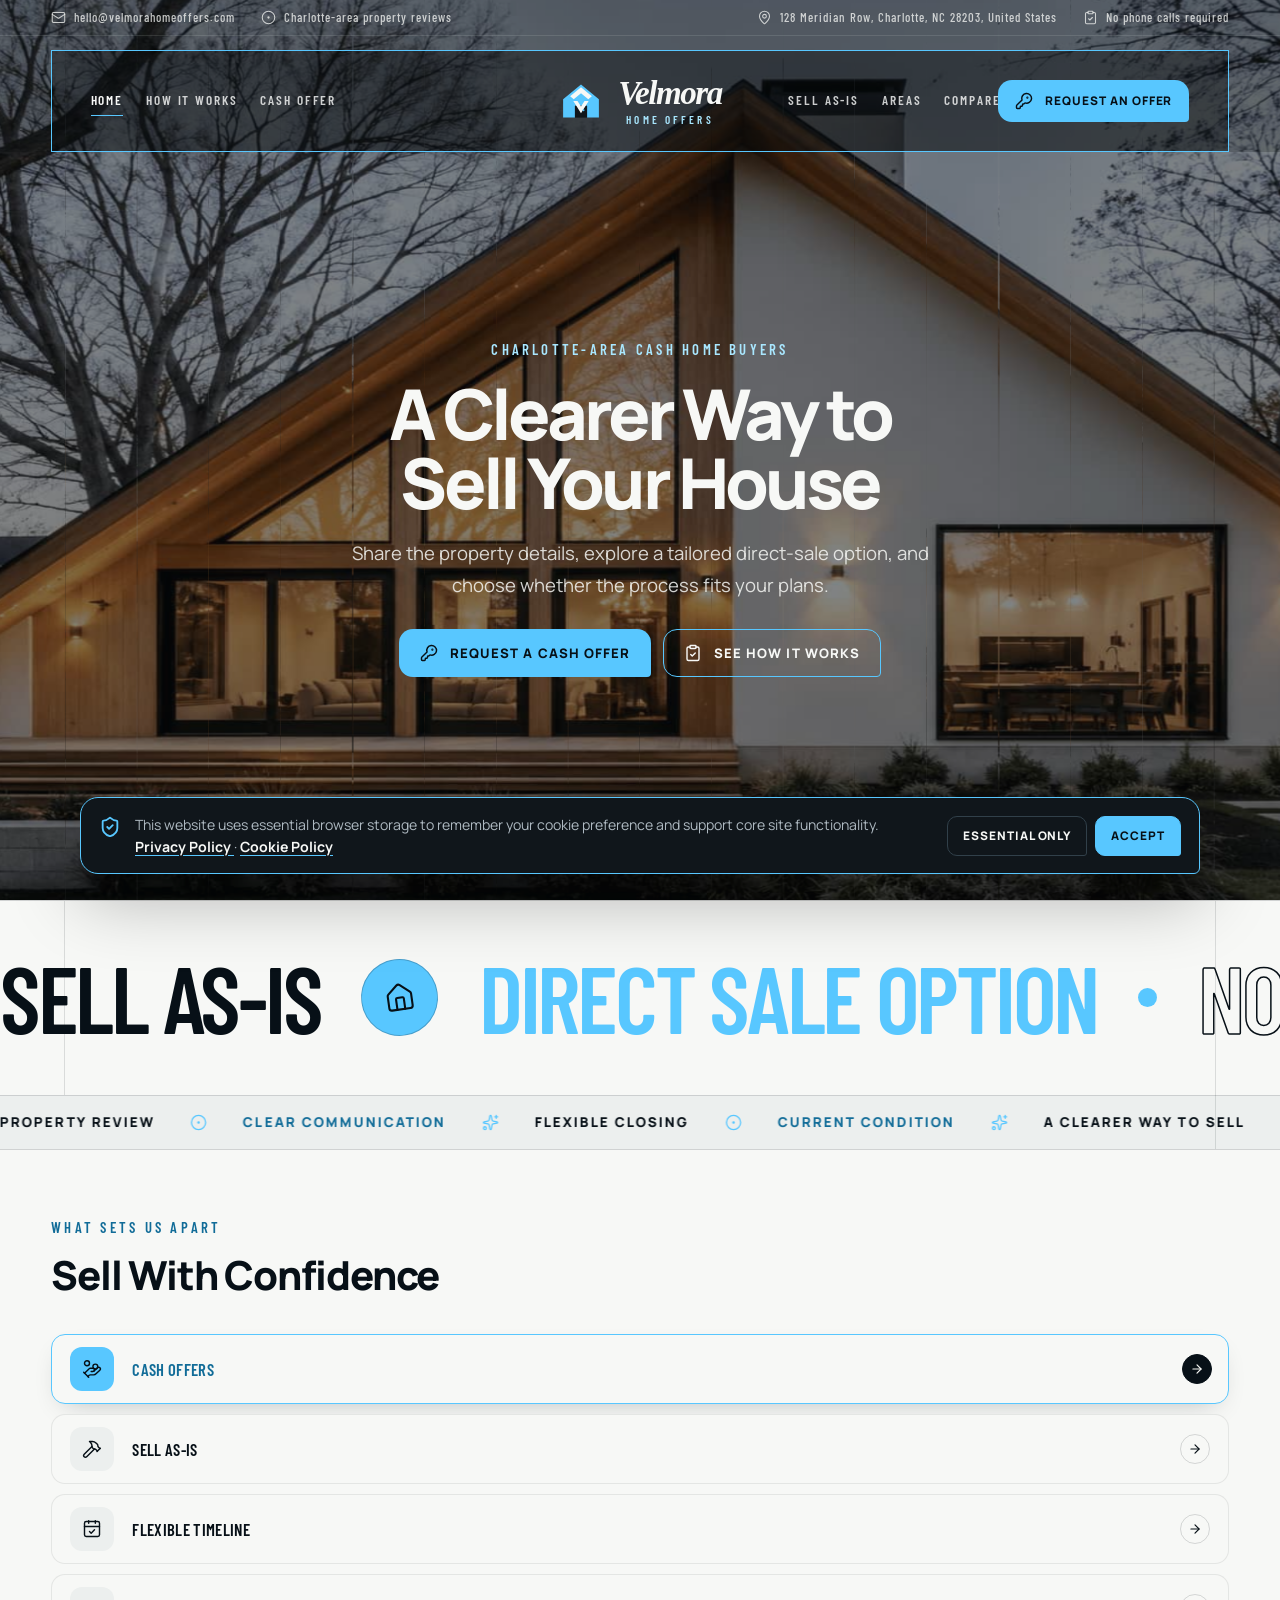
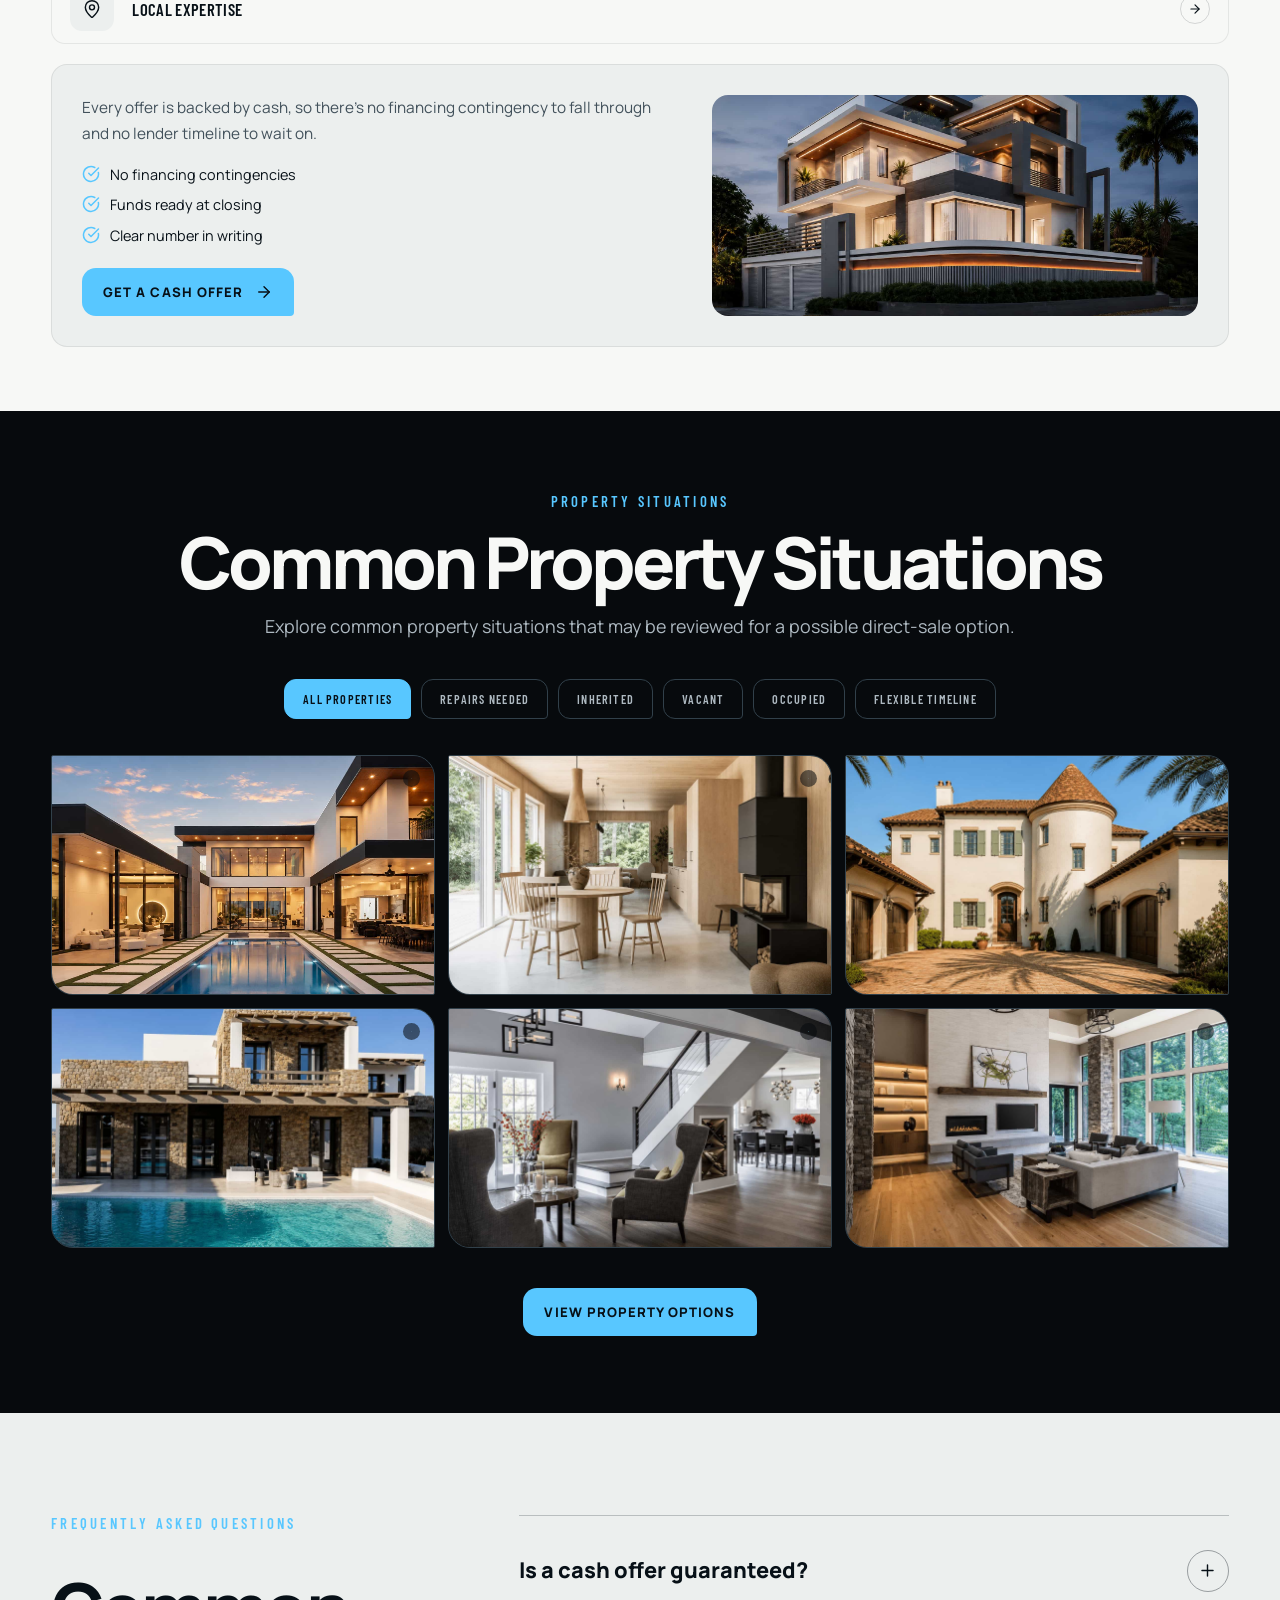
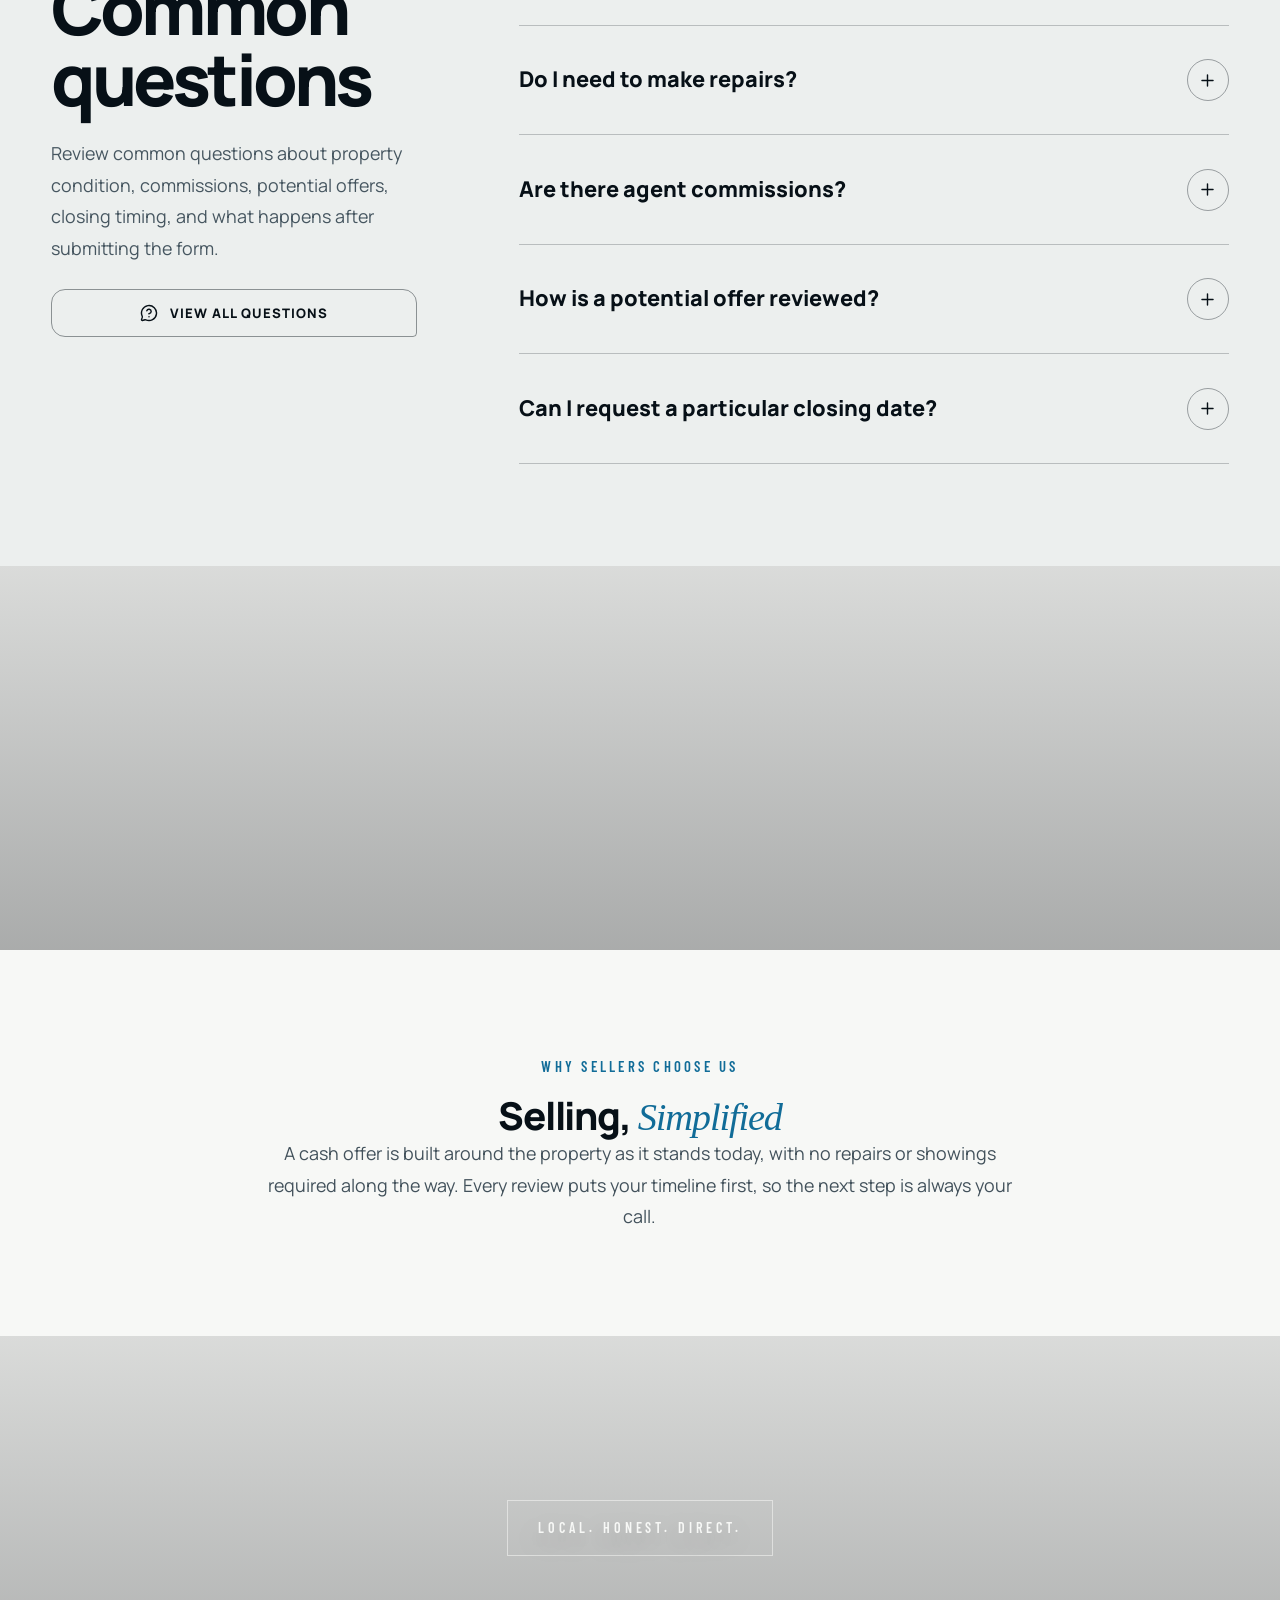
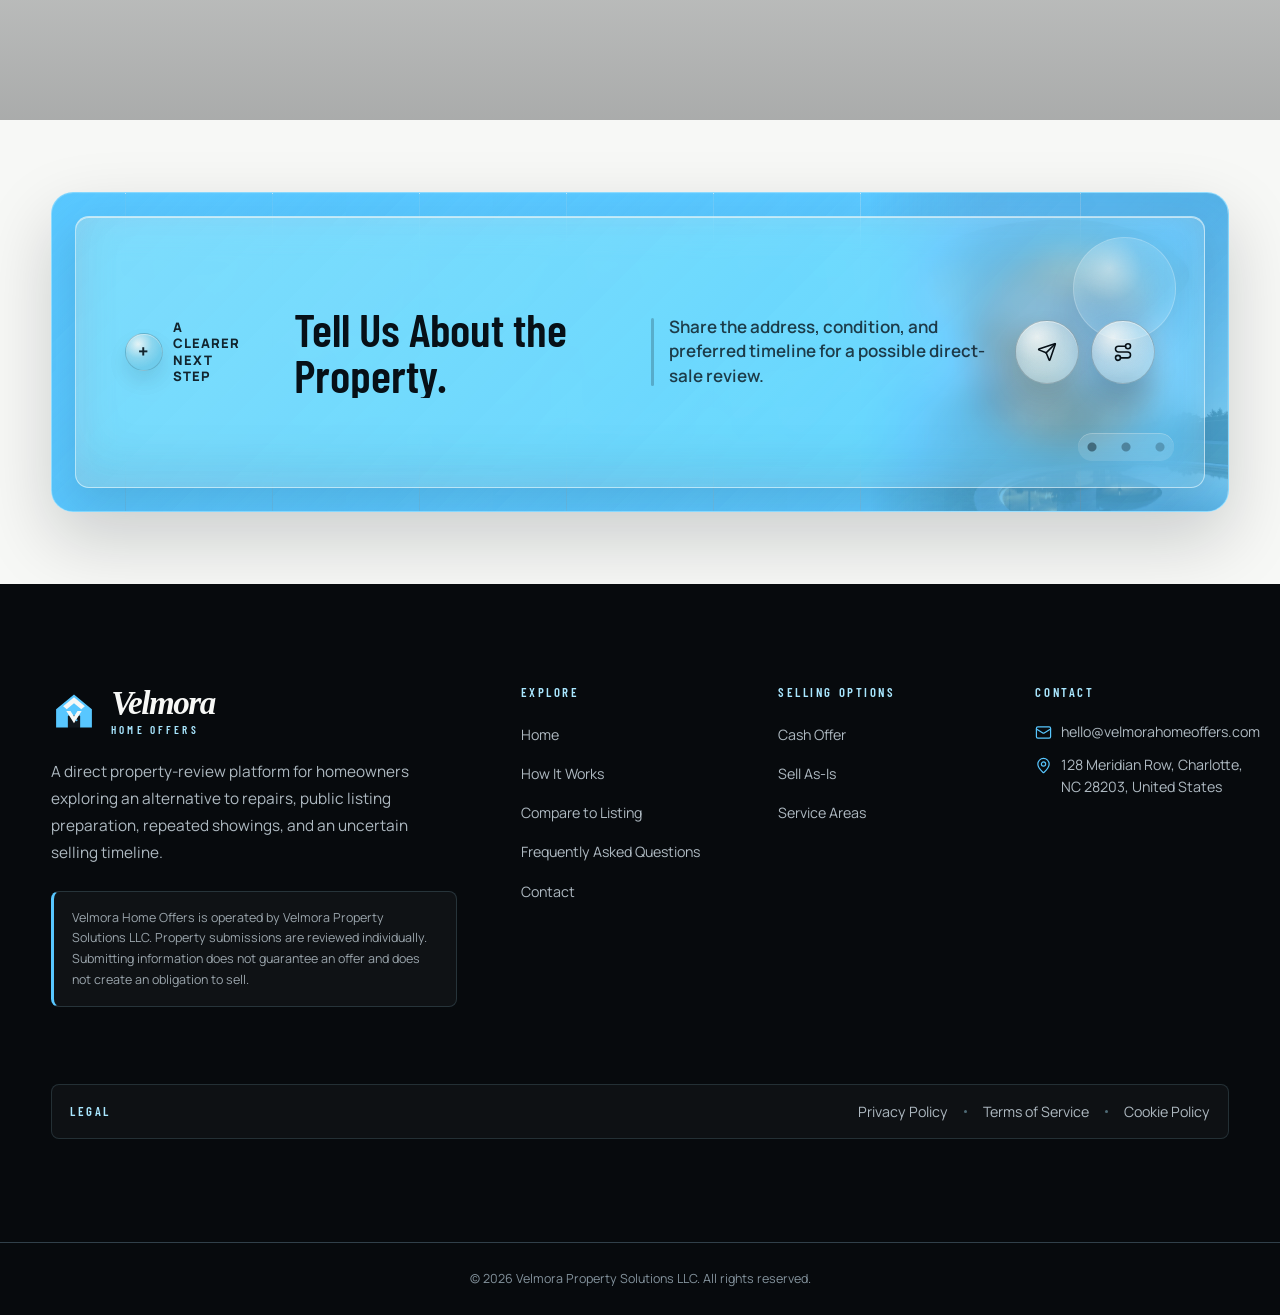
==== commit 82a91d73: "+" ====
--- a/index.html
+++ b/index.html
@@ -73,8 +73,8 @@
         <section class="trivision-hero" id="top" aria-labelledby="home-hero-title" data-trivision-hero
             data-trivision-hero-key="home">
             <div class="trivision-hero__stage" data-trivision-stage aria-hidden="true">
-                <img class="trivision-hero__fallback" data-trivision-fallback src="assets/images/home-hero-a.jpg"
-                    alt="" width="1920" height="1080" fetchpriority="high">
+                <img class="trivision-hero__fallback" data-trivision-fallback src="assets/images/home-hero-a.jpg" alt=""
+                    width="1920" height="1080" fetchpriority="high">
 
                 <div class="trivision-hero__slats" data-trivision-slats></div>
             </div>
@@ -127,6 +127,132 @@
                 <button class="trivision-hero__dot" type="button" data-trivision-dot="2"
                     aria-label="Show slide 3"></button>
             </div>
+        </section>
+
+        <section class="home-signature-marquee" aria-label="Velmora property selling options">
+            <div class="home-signature-marquee__main" aria-hidden="true">
+                <div class="home-signature-marquee__track">
+                    <div class="home-signature-marquee__group">
+                        <span class="home-signature-marquee__word home-signature-marquee__word--ink">
+                            Sell As-Is
+                        </span>
+
+                        <span class="home-signature-marquee__symbol">
+                            <i data-lucide="house"></i>
+                        </span>
+
+                        <span class="home-signature-marquee__word home-signature-marquee__word--sky">
+                            Direct Sale Option
+                        </span>
+
+                        <span class="home-signature-marquee__dot"></span>
+
+                        <span class="home-signature-marquee__word home-signature-marquee__word--outline">
+                            No Repairs Before Review
+                        </span>
+
+                        <span class="home-signature-marquee__symbol home-signature-marquee__symbol--dark">
+                            <i data-lucide="key-round"></i>
+                        </span>
+
+                        <span class="home-signature-marquee__word home-signature-marquee__word--ink">
+                            Your Timeline
+                        </span>
+
+                        <span class="home-signature-marquee__dot home-signature-marquee__dot--large"></span>
+
+                        <span class="home-signature-marquee__word home-signature-marquee__word--sky-light">
+                            Charlotte Homes
+                        </span>
+
+                        <span class="home-signature-marquee__symbol">
+                            <i data-lucide="map-pin"></i>
+                        </span>
+                    </div>
+
+                    <div class="home-signature-marquee__group" aria-hidden="true">
+                        <span class="home-signature-marquee__word home-signature-marquee__word--ink">
+                            Sell As-Is
+                        </span>
+
+                        <span class="home-signature-marquee__symbol">
+                            <i data-lucide="house"></i>
+                        </span>
+
+                        <span class="home-signature-marquee__word home-signature-marquee__word--sky">
+                            Direct Sale Option
+                        </span>
+
+                        <span class="home-signature-marquee__dot"></span>
+
+                        <span class="home-signature-marquee__word home-signature-marquee__word--outline">
+                            No Repairs Before Review
+                        </span>
+
+                        <span class="home-signature-marquee__symbol home-signature-marquee__symbol--dark">
+                            <i data-lucide="key-round"></i>
+                        </span>
+
+                        <span class="home-signature-marquee__word home-signature-marquee__word--ink">
+                            Your Timeline
+                        </span>
+
+                        <span class="home-signature-marquee__dot home-signature-marquee__dot--large"></span>
+
+                        <span class="home-signature-marquee__word home-signature-marquee__word--sky-light">
+                            Charlotte Homes
+                        </span>
+
+                        <span class="home-signature-marquee__symbol">
+                            <i data-lucide="map-pin"></i>
+                        </span>
+                    </div>
+                </div>
+            </div>
+
+            <div class="home-signature-marquee__secondary" aria-hidden="true">
+                <div class="home-signature-marquee__secondary-track">
+                    <div class="home-signature-marquee__secondary-group">
+                        <span>Property Review</span>
+                        <i data-lucide="circle-dot"></i>
+
+                        <span>Clear Communication</span>
+                        <i data-lucide="sparkles"></i>
+
+                        <span>Flexible Closing</span>
+                        <i data-lucide="circle-dot"></i>
+
+                        <span>Current Condition</span>
+                        <i data-lucide="sparkles"></i>
+
+                        <span>A Clearer Way to Sell</span>
+                        <i data-lucide="circle-dot"></i>
+                    </div>
+
+                    <div class="home-signature-marquee__secondary-group" aria-hidden="true">
+                        <span>Property Review</span>
+                        <i data-lucide="circle-dot"></i>
+
+                        <span>Clear Communication</span>
+                        <i data-lucide="sparkles"></i>
+
+                        <span>Flexible Closing</span>
+                        <i data-lucide="circle-dot"></i>
+
+                        <span>Current Condition</span>
+                        <i data-lucide="sparkles"></i>
+
+                        <span>A Clearer Way to Sell</span>
+                        <i data-lucide="circle-dot"></i>
+                    </div>
+                </div>
+            </div>
+
+            <p class="home-signature-marquee__accessible-text">
+                Velmora Home Offers provides information about selling a house as-is,
+                property reviews, direct-sale options, and flexible timelines in the
+                Charlotte area.
+            </p>
         </section>
 
         <section class="service-tabs" data-service-tabs aria-label="What sets us apart">
@@ -145,8 +271,7 @@
                     <ul class="service-tabs__list" role="tablist">
                         <li class="service-tabs__row is-active" data-service-tabs-row="home-tab-1">
                             <button class="service-tabs__row-btn" type="button" role="tab" id="home-tab-1-label"
-                                aria-controls="home-tab-1" aria-selected="true" tabindex="0"
-                                data-service-tabs-button>
+                                aria-controls="home-tab-1" aria-selected="true" tabindex="0" data-service-tabs-button>
                                 <span class="service-tabs__row-icon">
                                     <i data-lucide="hand-coins" aria-hidden="true"></i>
                                 </span>
@@ -163,8 +288,7 @@
 
                         <li class="service-tabs__row" data-service-tabs-row="home-tab-2">
                             <button class="service-tabs__row-btn" type="button" role="tab" id="home-tab-2-label"
-                                aria-controls="home-tab-2" aria-selected="false" tabindex="-1"
-                                data-service-tabs-button>
+                                aria-controls="home-tab-2" aria-selected="false" tabindex="-1" data-service-tabs-button>
                                 <span class="service-tabs__row-icon">
                                     <i data-lucide="hammer" aria-hidden="true"></i>
                                 </span>
@@ -181,8 +305,7 @@
 
                         <li class="service-tabs__row" data-service-tabs-row="home-tab-3">
                             <button class="service-tabs__row-btn" type="button" role="tab" id="home-tab-3-label"
-                                aria-controls="home-tab-3" aria-selected="false" tabindex="-1"
-                                data-service-tabs-button>
+                                aria-controls="home-tab-3" aria-selected="false" tabindex="-1" data-service-tabs-button>
                                 <span class="service-tabs__row-icon">
                                     <i data-lucide="calendar-check" aria-hidden="true"></i>
                                 </span>
@@ -199,8 +322,7 @@
 
                         <li class="service-tabs__row" data-service-tabs-row="home-tab-4">
                             <button class="service-tabs__row-btn" type="button" role="tab" id="home-tab-4-label"
-                                aria-controls="home-tab-4" aria-selected="false" tabindex="-1"
-                                data-service-tabs-button>
+                                aria-controls="home-tab-4" aria-selected="false" tabindex="-1" data-service-tabs-button>
                                 <span class="service-tabs__row-icon">
                                     <i data-lucide="map-pin" aria-hidden="true"></i>
                                 </span>
@@ -242,8 +364,7 @@
                                     </li>
                                 </ul>
 
-                                <a class="site-button site-button--sky service-tabs__btn"
-                                    href="get-a-cash-offer.html">
+                                <a class="site-button site-button--sky service-tabs__btn" href="get-a-cash-offer.html">
                                     Get a Cash Offer
                                     <i data-lucide="arrow-right" aria-hidden="true"></i>
                                 </a>
@@ -280,8 +401,7 @@
                                     </li>
                                 </ul>
 
-                                <a class="site-button site-button--sky service-tabs__btn"
-                                    href="sell-house-as-is.html">
+                                <a class="site-button site-button--sky service-tabs__btn" href="sell-house-as-is.html">
                                     See What As-Is Covers
                                     <i data-lucide="arrow-right" aria-hidden="true"></i>
                                 </a>
@@ -363,139 +483,356 @@
                             </div>
 
                             <div class="service-tabs__panel-photo"
-                                style="background-image: url('assets/images/how-it-works-editorial.jpg');"
-                                role="img" aria-label="Modern stone and wood home exterior in daylight"></div>
+                                style="background-image: url('assets/images/how-it-works-editorial.jpg');" role="img"
+                                aria-label="Modern stone and wood home exterior in daylight"></div>
                         </div>
                     </div>
                 </div>
             </div>
         </section>
 
-        <section class="home-signature-marquee" aria-label="Velmora property selling options">
-            <div class="home-signature-marquee__main" aria-hidden="true">
-                <div class="home-signature-marquee__track">
-                    <div class="home-signature-marquee__group">
-                        <span class="home-signature-marquee__word home-signature-marquee__word--ink">
-                            Sell As-Is
-                        </span>
-        
-                        <span class="home-signature-marquee__symbol">
-                            <i data-lucide="house"></i>
-                        </span>
-        
-                        <span class="home-signature-marquee__word home-signature-marquee__word--sky">
-                            Direct Sale Option
-                        </span>
-        
-                        <span class="home-signature-marquee__dot"></span>
-        
-                        <span class="home-signature-marquee__word home-signature-marquee__word--outline">
-                            No Repairs Before Review
-                        </span>
-        
-                        <span class="home-signature-marquee__symbol home-signature-marquee__symbol--dark">
-                            <i data-lucide="key-round"></i>
-                        </span>
-        
-                        <span class="home-signature-marquee__word home-signature-marquee__word--ink">
-                            Your Timeline
-                        </span>
-        
-                        <span class="home-signature-marquee__dot home-signature-marquee__dot--large"></span>
-        
-                        <span class="home-signature-marquee__word home-signature-marquee__word--sky-light">
-                            Charlotte Homes
-                        </span>
-        
-                        <span class="home-signature-marquee__symbol">
-                            <i data-lucide="map-pin"></i>
-                        </span>
-                    </div>
-        
-                    <div class="home-signature-marquee__group" aria-hidden="true">
-                        <span class="home-signature-marquee__word home-signature-marquee__word--ink">
-                            Sell As-Is
-                        </span>
-        
-                        <span class="home-signature-marquee__symbol">
-                            <i data-lucide="house"></i>
-                        </span>
-        
-                        <span class="home-signature-marquee__word home-signature-marquee__word--sky">
-                            Direct Sale Option
-                        </span>
-        
-                        <span class="home-signature-marquee__dot"></span>
-        
-                        <span class="home-signature-marquee__word home-signature-marquee__word--outline">
-                            No Repairs Before Review
-                        </span>
-        
-                        <span class="home-signature-marquee__symbol home-signature-marquee__symbol--dark">
-                            <i data-lucide="key-round"></i>
-                        </span>
-        
-                        <span class="home-signature-marquee__word home-signature-marquee__word--ink">
-                            Your Timeline
-                        </span>
-        
-                        <span class="home-signature-marquee__dot home-signature-marquee__dot--large"></span>
-        
-                        <span class="home-signature-marquee__word home-signature-marquee__word--sky-light">
-                            Charlotte Homes
-                        </span>
-        
-                        <span class="home-signature-marquee__symbol">
-                            <i data-lucide="map-pin"></i>
-                        </span>
-                    </div>
+        <section class="site-section home-property-gallery" id="property-situations"
+            aria-labelledby="home-property-gallery-title" data-property-gallery>
+            <div class="site-container-wide">
+                <div class="home-property-gallery__header" data-aos="fade-up">
+                    <span class="site-eyebrow">
+                        Property Situations
+                    </span>
+        
+                    <h2 class="site-heading home-property-gallery__heading" id="home-property-gallery-title">
+                        Common Property Situations
+                    </h2>
+        
+                    <p class="site-copy home-property-gallery__intro">
+                        Explore common property situations that may be reviewed for a possible
+                        direct-sale option.
+                    </p>
+                </div>
+        
+                <div class="home-property-gallery__filters" role="group" aria-label="Filter property situations">
+                    <button class="home-property-gallery__filter is-active" type="button" data-property-filter="all"
+                        aria-pressed="true">
+                        All Properties
+                    </button>
+        
+                    <button class="home-property-gallery__filter" type="button" data-property-filter="repairs"
+                        aria-pressed="false">
+                        Repairs Needed
+                    </button>
+        
+                    <button class="home-property-gallery__filter" type="button" data-property-filter="inherited"
+                        aria-pressed="false">
+                        Inherited
+                    </button>
+        
+                    <button class="home-property-gallery__filter" type="button" data-property-filter="vacant"
+                        aria-pressed="false">
+                        Vacant
+                    </button>
+        
+                    <button class="home-property-gallery__filter" type="button" data-property-filter="occupied"
+                        aria-pressed="false">
+                        Occupied
+                    </button>
+        
+                    <button class="home-property-gallery__filter" type="button" data-property-filter="timeline"
+                        aria-pressed="false">
+                        Flexible Timeline
+                    </button>
+                </div>
+        
+                <div class="home-property-gallery__grid">
+                    <article class="home-property-gallery__item" data-property-category="all repairs">
+                        <a class="home-property-gallery-card" href="sell-house-as-is.html">
+                            <img class="home-property-gallery-card__image" src="assets/images/situation-repairs.jpg"
+                                alt="Illustrated house with a ladder leaning against it, representing a property that needs repairs"
+                                width="900" height="1200" loading="lazy">
+        
+                            <i class="home-property-gallery-card__icon" data-lucide="hammer" aria-hidden="true"></i>
+        
+                            <span class="home-property-gallery-card__overlay" aria-hidden="true"></span>
+        
+                            <span class="home-property-gallery-card__content">
+                                <span class="home-property-gallery-card__category">
+                                    Repairs Needed
+                                </span>
+        
+                                <span class="home-property-gallery-card__title">
+                                    House Needing Major Repairs
+                                </span>
+        
+                                <span class="home-property-gallery-card__text">
+                                    Share the property in its current condition without completing
+                                    renovations before the initial review.
+                                </span>
+        
+                                <span class="home-property-gallery-card__link">
+                                    Explore This Situation
+                                </span>
+                            </span>
+                        </a>
+                    </article>
+        
+                    <article class="home-property-gallery__item" data-property-category="all inherited">
+                        <a class="home-property-gallery-card" href="contact.html#property-offer-form">
+                            <img class="home-property-gallery-card__image" src="assets/images/situation-inherited.jpg"
+                                alt="Illustrated house with a front picket fence, representing an inherited family property"
+                                width="900" height="1200" loading="lazy">
+        
+                            <i class="home-property-gallery-card__icon" data-lucide="key-round" aria-hidden="true"></i>
+        
+                            <span class="home-property-gallery-card__overlay" aria-hidden="true"></span>
+        
+                            <span class="home-property-gallery-card__content">
+                                <span class="home-property-gallery-card__category">
+                                    Inherited
+                                </span>
+        
+                                <span class="home-property-gallery-card__title">
+                                    Inherited Home
+                                </span>
+        
+                                <span class="home-property-gallery-card__text">
+                                    Consider next steps for a property received through inheritance,
+                                    including situations with multiple heirs.
+                                </span>
+        
+                                <span class="home-property-gallery-card__link">
+                                    Start a Property Review
+                                </span>
+                            </span>
+                        </a>
+                    </article>
+        
+                    <article class="home-property-gallery__item" data-property-category="all vacant">
+                        <a class="home-property-gallery-card" href="we-buy-houses-in-your-area.html">
+                            <img class="home-property-gallery-card__image" src="assets/images/situation-vacant.jpg"
+                                alt="Illustrated house with a boarded window, representing a vacant property" width="900"
+                                height="1200" loading="lazy">
+        
+                            <i class="home-property-gallery-card__icon" data-lucide="door-open" aria-hidden="true"></i>
+        
+                            <span class="home-property-gallery-card__overlay" aria-hidden="true"></span>
+        
+                            <span class="home-property-gallery-card__content">
+                                <span class="home-property-gallery-card__category">
+                                    Vacant
+                                </span>
+        
+                                <span class="home-property-gallery-card__title">
+                                    Vacant Property
+                                </span>
+        
+                                <span class="home-property-gallery-card__text">
+                                    Discuss an empty or lightly maintained house without needing to
+                                    occupy or stage it beforehand.
+                                </span>
+        
+                                <span class="home-property-gallery-card__link">
+                                    Check Your Area
+                                </span>
+                            </span>
+                        </a>
+                    </article>
+        
+                    <article class="home-property-gallery__item" data-property-category="all occupied">
+                        <a class="home-property-gallery-card" href="contact.html#property-offer-form">
+                            <img class="home-property-gallery-card__image" src="assets/images/situation-tenant.jpg"
+                                alt="Illustrated house with lit windows, representing a tenant-occupied property" width="900"
+                                height="1200" loading="lazy">
+        
+                            <i class="home-property-gallery-card__icon" data-lucide="user-round" aria-hidden="true"></i>
+        
+                            <span class="home-property-gallery-card__overlay" aria-hidden="true"></span>
+        
+                            <span class="home-property-gallery-card__content">
+                                <span class="home-property-gallery-card__category">
+                                    Occupied
+                                </span>
+        
+                                <span class="home-property-gallery-card__title">
+                                    Tenant-Occupied House
+                                </span>
+        
+                                <span class="home-property-gallery-card__text">
+                                    Share lease terms, access arrangements, and possession
+                                    expectations as part of the review.
+                                </span>
+        
+                                <span class="home-property-gallery-card__link">
+                                    Discuss Occupancy
+                                </span>
+                            </span>
+                        </a>
+                    </article>
+        
+                    <article class="home-property-gallery__item" data-property-category="all timeline">
+                        <a class="home-property-gallery-card" href="how-it-works.html">
+                            <img class="home-property-gallery-card__image" src="assets/images/situation-relocation.jpg"
+                                alt="Illustrated house with packed moving boxes out front, representing a relocation timeline"
+                                width="900" height="1200" loading="lazy">
+        
+                            <i class="home-property-gallery-card__icon" data-lucide="luggage" aria-hidden="true"></i>
+        
+                            <span class="home-property-gallery-card__overlay" aria-hidden="true"></span>
+        
+                            <span class="home-property-gallery-card__content">
+                                <span class="home-property-gallery-card__category">
+                                    Flexible Timeline
+                                </span>
+        
+                                <span class="home-property-gallery-card__title">
+                                    Relocation Timeline
+                                </span>
+        
+                                <span class="home-property-gallery-card__text">
+                                    Explain a moving schedule or employment change alongside a
+                                    preferred transaction timeline.
+                                </span>
+        
+                                <span class="home-property-gallery-card__link">
+                                    See How It Works
+                                </span>
+                            </span>
+                        </a>
+                    </article>
+        
+                    <article class="home-property-gallery__item" data-property-category="all repairs vacant">
+                        <a class="home-property-gallery-card" href="get-a-cash-offer.html">
+                            <img class="home-property-gallery-card__image" src="assets/images/situation-condition.jpg"
+                                alt="Illustrated house with overgrown vines on the front wall, representing a property in difficult condition"
+                                width="900" height="1200" loading="lazy">
+        
+                            <i class="home-property-gallery-card__icon" data-lucide="triangle-alert" aria-hidden="true"></i>
+        
+                            <span class="home-property-gallery-card__overlay" aria-hidden="true"></span>
+        
+                            <span class="home-property-gallery-card__content">
+                                <span class="home-property-gallery-card__category">
+                                    Repairs Needed
+                                </span>
+        
+                                <span class="home-property-gallery-card__title">
+                                    Difficult Property Condition
+                                </span>
+        
+                                <span class="home-property-gallery-card__text">
+                                    Describe damage, neglect, or cleanup needs without preparing the
+                                    property for public showings.
+                                </span>
+        
+                                <span class="home-property-gallery-card__link">
+                                    Request a Review
+                                </span>
+                            </span>
+                        </a>
+                    </article>
+        
+                    <article class="home-property-gallery__item" data-property-category="repairs">
+                        <a class="home-property-gallery-card" href="sell-house-as-is.html">
+                            <img class="home-property-gallery-card__image" src="assets/images/situation-renovation.jpg"
+                                alt="Illustrated house with scaffolding on one side, representing an unfinished renovation"
+                                width="900" height="1200" loading="lazy">
+        
+                            <i class="home-property-gallery-card__icon" data-lucide="brick-wall" aria-hidden="true"></i>
+        
+                            <span class="home-property-gallery-card__overlay" aria-hidden="true"></span>
+        
+                            <span class="home-property-gallery-card__content">
+                                <span class="home-property-gallery-card__category">
+                                    Repairs Needed
+                                </span>
+        
+                                <span class="home-property-gallery-card__title">
+                                    Unfinished Renovation
+                                </span>
+        
+                                <span class="home-property-gallery-card__text">
+                                    Show what work was started and what remains instead of
+                                    completing the renovation first.
+                                </span>
+        
+                                <span class="home-property-gallery-card__link">
+                                    Sell As-Is
+                                </span>
+                            </span>
+                        </a>
+                    </article>
+        
+                    <article class="home-property-gallery__item" data-property-category="timeline">
+                        <a class="home-property-gallery-card" href="get-a-cash-offer.html">
+                            <img class="home-property-gallery-card__image" src="assets/images/situation-closing.jpg"
+                                alt="Illustrated house beside a calendar, representing a flexible closing timeline" width="900"
+                                height="1200" loading="lazy">
+        
+                            <i class="home-property-gallery-card__icon" data-lucide="calendar-clock" aria-hidden="true"></i>
+        
+                            <span class="home-property-gallery-card__overlay" aria-hidden="true"></span>
+        
+                            <span class="home-property-gallery-card__content">
+                                <span class="home-property-gallery-card__category">
+                                    Flexible Timeline
+                                </span>
+        
+                                <span class="home-property-gallery-card__title">
+                                    Flexible Closing Request
+                                </span>
+        
+                                <span class="home-property-gallery-card__text">
+                                    Share a preferred closing date range before deciding whether a
+                                    direct sale fits your plans.
+                                </span>
+        
+                                <span class="home-property-gallery-card__link">
+                                    Get a Cash Offer
+                                </span>
+                            </span>
+                        </a>
+                    </article>
+        
+                    <article class="home-property-gallery__item" data-property-category="timeline">
+                        <a class="home-property-gallery-card" href="compare-to-listing.html">
+                            <img class="home-property-gallery-card__image" src="assets/images/situation-no-listing.jpg"
+                                alt="Illustrated house with a blank yard sign, representing a sale without a public listing"
+                                width="900" height="1200" loading="lazy">
+        
+                            <i class="home-property-gallery-card__icon" data-lucide="columns-2" aria-hidden="true"></i>
+        
+                            <span class="home-property-gallery-card__overlay" aria-hidden="true"></span>
+        
+                            <span class="home-property-gallery-card__content">
+                                <span class="home-property-gallery-card__category">
+                                    Flexible Timeline
+                                </span>
+        
+                                <span class="home-property-gallery-card__title">
+                                    Selling Without a Listing First
+                                </span>
+        
+                                <span class="home-property-gallery-card__text">
+                                    Compare a direct-sale review with the time and steps involved in
+                                    a traditional public listing.
+                                </span>
+        
+                                <span class="home-property-gallery-card__link">
+                                    Compare Routes
+                                </span>
+                            </span>
+                        </a>
+                    </article>
+                </div>
+        
+                <p class="home-property-gallery__status" data-property-gallery-status role="status" aria-live="polite">
+                </p>
+        
+                <div class="home-property-gallery__footer">
+                    <a class="site-button site-button--sky" href="get-a-cash-offer.html">
+                        View Property Options
+                    </a>
                 </div>
             </div>
-        
-            <div class="home-signature-marquee__secondary" aria-hidden="true">
-                <div class="home-signature-marquee__secondary-track">
-                    <div class="home-signature-marquee__secondary-group">
-                        <span>Property Review</span>
-                        <i data-lucide="circle-dot"></i>
-        
-                        <span>Clear Communication</span>
-                        <i data-lucide="sparkles"></i>
-        
-                        <span>Flexible Closing</span>
-                        <i data-lucide="circle-dot"></i>
-        
-                        <span>Current Condition</span>
-                        <i data-lucide="sparkles"></i>
-        
-                        <span>A Clearer Way to Sell</span>
-                        <i data-lucide="circle-dot"></i>
-                    </div>
-        
-                    <div class="home-signature-marquee__secondary-group" aria-hidden="true">
-                        <span>Property Review</span>
-                        <i data-lucide="circle-dot"></i>
-        
-                        <span>Clear Communication</span>
-                        <i data-lucide="sparkles"></i>
-        
-                        <span>Flexible Closing</span>
-                        <i data-lucide="circle-dot"></i>
-        
-                        <span>Current Condition</span>
-                        <i data-lucide="sparkles"></i>
-        
-                        <span>A Clearer Way to Sell</span>
-                        <i data-lucide="circle-dot"></i>
-                    </div>
-                </div>
-            </div>
-        
-            <p class="home-signature-marquee__accessible-text">
-                Velmora Home Offers provides information about selling a house as-is,
-                property reviews, direct-sale options, and flexible timelines in the
-                Charlotte area.
-            </p>
         </section>
+
 
 
         <!-- <section class="site-section home-options" id="selling-options" aria-labelledby="home-options-title">
@@ -843,367 +1180,9 @@
             </div>
         </section>
 
-        <section class="site-section home-property-gallery" id="property-situations"
-            aria-labelledby="home-property-gallery-title" data-property-gallery>
-            <div class="site-container-wide">
-                <div class="home-property-gallery__header" data-aos="fade-up">
-                    <span class="site-eyebrow">
-                        Property Situations
-                    </span>
-
-                    <h2 class="site-heading home-property-gallery__heading" id="home-property-gallery-title">
-                        Common Property Situations
-                    </h2>
-
-                    <p class="site-copy home-property-gallery__intro">
-                        Explore common property situations that may be reviewed for a possible
-                        direct-sale option.
-                    </p>
-                </div>
-
-                <div class="home-property-gallery__filters" role="group" aria-label="Filter property situations">
-                    <button class="home-property-gallery__filter is-active" type="button" data-property-filter="all"
-                        aria-pressed="true">
-                        All Properties
-                    </button>
-
-                    <button class="home-property-gallery__filter" type="button" data-property-filter="repairs"
-                        aria-pressed="false">
-                        Repairs Needed
-                    </button>
-
-                    <button class="home-property-gallery__filter" type="button" data-property-filter="inherited"
-                        aria-pressed="false">
-                        Inherited
-                    </button>
-
-                    <button class="home-property-gallery__filter" type="button" data-property-filter="vacant"
-                        aria-pressed="false">
-                        Vacant
-                    </button>
-
-                    <button class="home-property-gallery__filter" type="button" data-property-filter="occupied"
-                        aria-pressed="false">
-                        Occupied
-                    </button>
-
-                    <button class="home-property-gallery__filter" type="button" data-property-filter="timeline"
-                        aria-pressed="false">
-                        Flexible Timeline
-                    </button>
-                </div>
-
-                <div class="home-property-gallery__grid">
-                    <article class="home-property-gallery__item" data-property-category="all repairs">
-                        <a class="home-property-gallery-card" href="sell-house-as-is.html">
-                            <img class="home-property-gallery-card__image"
-                                src="assets/images/situation-repairs.jpg"
-                                alt="Illustrated house with a ladder leaning against it, representing a property that needs repairs"
-                                width="900" height="1200" loading="lazy">
-
-                            <i class="home-property-gallery-card__icon" data-lucide="hammer" aria-hidden="true"></i>
-
-                            <span class="home-property-gallery-card__overlay" aria-hidden="true"></span>
-
-                            <span class="home-property-gallery-card__content">
-                                <span class="home-property-gallery-card__category">
-                                    Repairs Needed
-                                </span>
-
-                                <span class="home-property-gallery-card__title">
-                                    House Needing Major Repairs
-                                </span>
-
-                                <span class="home-property-gallery-card__text">
-                                    Share the property in its current condition without completing
-                                    renovations before the initial review.
-                                </span>
-
-                                <span class="home-property-gallery-card__link">
-                                    Explore This Situation
-                                </span>
-                            </span>
-                        </a>
-                    </article>
-
-                    <article class="home-property-gallery__item" data-property-category="all inherited">
-                        <a class="home-property-gallery-card" href="contact.html#property-offer-form">
-                            <img class="home-property-gallery-card__image"
-                                src="assets/images/situation-inherited.jpg"
-                                alt="Illustrated house with a front picket fence, representing an inherited family property"
-                                width="900" height="1200" loading="lazy">
-
-                            <i class="home-property-gallery-card__icon" data-lucide="key-round"
-                                aria-hidden="true"></i>
-
-                            <span class="home-property-gallery-card__overlay" aria-hidden="true"></span>
-
-                            <span class="home-property-gallery-card__content">
-                                <span class="home-property-gallery-card__category">
-                                    Inherited
-                                </span>
-
-                                <span class="home-property-gallery-card__title">
-                                    Inherited Home
-                                </span>
-
-                                <span class="home-property-gallery-card__text">
-                                    Consider next steps for a property received through inheritance,
-                                    including situations with multiple heirs.
-                                </span>
-
-                                <span class="home-property-gallery-card__link">
-                                    Start a Property Review
-                                </span>
-                            </span>
-                        </a>
-                    </article>
-
-                    <article class="home-property-gallery__item" data-property-category="all vacant">
-                        <a class="home-property-gallery-card" href="we-buy-houses-in-your-area.html">
-                            <img class="home-property-gallery-card__image"
-                                src="assets/images/situation-vacant.jpg"
-                                alt="Illustrated house with a boarded window, representing a vacant property"
-                                width="900" height="1200" loading="lazy">
-
-                            <i class="home-property-gallery-card__icon" data-lucide="door-open"
-                                aria-hidden="true"></i>
-
-                            <span class="home-property-gallery-card__overlay" aria-hidden="true"></span>
-
-                            <span class="home-property-gallery-card__content">
-                                <span class="home-property-gallery-card__category">
-                                    Vacant
-                                </span>
-
-                                <span class="home-property-gallery-card__title">
-                                    Vacant Property
-                                </span>
-
-                                <span class="home-property-gallery-card__text">
-                                    Discuss an empty or lightly maintained house without needing to
-                                    occupy or stage it beforehand.
-                                </span>
-
-                                <span class="home-property-gallery-card__link">
-                                    Check Your Area
-                                </span>
-                            </span>
-                        </a>
-                    </article>
-
-                    <article class="home-property-gallery__item" data-property-category="all occupied">
-                        <a class="home-property-gallery-card" href="contact.html#property-offer-form">
-                            <img class="home-property-gallery-card__image"
-                                src="assets/images/situation-tenant.jpg"
-                                alt="Illustrated house with lit windows, representing a tenant-occupied property"
-                                width="900" height="1200" loading="lazy">
-
-                            <i class="home-property-gallery-card__icon" data-lucide="user-round"
-                                aria-hidden="true"></i>
-
-                            <span class="home-property-gallery-card__overlay" aria-hidden="true"></span>
-
-                            <span class="home-property-gallery-card__content">
-                                <span class="home-property-gallery-card__category">
-                                    Occupied
-                                </span>
-
-                                <span class="home-property-gallery-card__title">
-                                    Tenant-Occupied House
-                                </span>
-
-                                <span class="home-property-gallery-card__text">
-                                    Share lease terms, access arrangements, and possession
-                                    expectations as part of the review.
-                                </span>
-
-                                <span class="home-property-gallery-card__link">
-                                    Discuss Occupancy
-                                </span>
-                            </span>
-                        </a>
-                    </article>
-
-                    <article class="home-property-gallery__item" data-property-category="all timeline">
-                        <a class="home-property-gallery-card" href="how-it-works.html">
-                            <img class="home-property-gallery-card__image"
-                                src="assets/images/situation-relocation.jpg"
-                                alt="Illustrated house with packed moving boxes out front, representing a relocation timeline"
-                                width="900" height="1200" loading="lazy">
-
-                            <i class="home-property-gallery-card__icon" data-lucide="luggage" aria-hidden="true"></i>
-
-                            <span class="home-property-gallery-card__overlay" aria-hidden="true"></span>
-
-                            <span class="home-property-gallery-card__content">
-                                <span class="home-property-gallery-card__category">
-                                    Flexible Timeline
-                                </span>
-
-                                <span class="home-property-gallery-card__title">
-                                    Relocation Timeline
-                                </span>
-
-                                <span class="home-property-gallery-card__text">
-                                    Explain a moving schedule or employment change alongside a
-                                    preferred transaction timeline.
-                                </span>
-
-                                <span class="home-property-gallery-card__link">
-                                    See How It Works
-                                </span>
-                            </span>
-                        </a>
-                    </article>
-
-                    <article class="home-property-gallery__item" data-property-category="all repairs vacant">
-                        <a class="home-property-gallery-card" href="get-a-cash-offer.html">
-                            <img class="home-property-gallery-card__image"
-                                src="assets/images/situation-condition.jpg"
-                                alt="Illustrated house with overgrown vines on the front wall, representing a property in difficult condition"
-                                width="900" height="1200" loading="lazy">
-
-                            <i class="home-property-gallery-card__icon" data-lucide="triangle-alert"
-                                aria-hidden="true"></i>
-
-                            <span class="home-property-gallery-card__overlay" aria-hidden="true"></span>
-
-                            <span class="home-property-gallery-card__content">
-                                <span class="home-property-gallery-card__category">
-                                    Repairs Needed
-                                </span>
-
-                                <span class="home-property-gallery-card__title">
-                                    Difficult Property Condition
-                                </span>
-
-                                <span class="home-property-gallery-card__text">
-                                    Describe damage, neglect, or cleanup needs without preparing the
-                                    property for public showings.
-                                </span>
-
-                                <span class="home-property-gallery-card__link">
-                                    Request a Review
-                                </span>
-                            </span>
-                        </a>
-                    </article>
-
-                    <article class="home-property-gallery__item" data-property-category="repairs">
-                        <a class="home-property-gallery-card" href="sell-house-as-is.html">
-                            <img class="home-property-gallery-card__image"
-                                src="assets/images/situation-renovation.jpg"
-                                alt="Illustrated house with scaffolding on one side, representing an unfinished renovation"
-                                width="900" height="1200" loading="lazy">
-
-                            <i class="home-property-gallery-card__icon" data-lucide="brick-wall"
-                                aria-hidden="true"></i>
-
-                            <span class="home-property-gallery-card__overlay" aria-hidden="true"></span>
-
-                            <span class="home-property-gallery-card__content">
-                                <span class="home-property-gallery-card__category">
-                                    Repairs Needed
-                                </span>
-
-                                <span class="home-property-gallery-card__title">
-                                    Unfinished Renovation
-                                </span>
-
-                                <span class="home-property-gallery-card__text">
-                                    Show what work was started and what remains instead of
-                                    completing the renovation first.
-                                </span>
-
-                                <span class="home-property-gallery-card__link">
-                                    Sell As-Is
-                                </span>
-                            </span>
-                        </a>
-                    </article>
-
-                    <article class="home-property-gallery__item" data-property-category="timeline">
-                        <a class="home-property-gallery-card" href="get-a-cash-offer.html">
-                            <img class="home-property-gallery-card__image"
-                                src="assets/images/situation-closing.jpg"
-                                alt="Illustrated house beside a calendar, representing a flexible closing timeline"
-                                width="900" height="1200" loading="lazy">
-
-                            <i class="home-property-gallery-card__icon" data-lucide="calendar-clock"
-                                aria-hidden="true"></i>
-
-                            <span class="home-property-gallery-card__overlay" aria-hidden="true"></span>
-
-                            <span class="home-property-gallery-card__content">
-                                <span class="home-property-gallery-card__category">
-                                    Flexible Timeline
-                                </span>
-
-                                <span class="home-property-gallery-card__title">
-                                    Flexible Closing Request
-                                </span>
-
-                                <span class="home-property-gallery-card__text">
-                                    Share a preferred closing date range before deciding whether a
-                                    direct sale fits your plans.
-                                </span>
-
-                                <span class="home-property-gallery-card__link">
-                                    Get a Cash Offer
-                                </span>
-                            </span>
-                        </a>
-                    </article>
-
-                    <article class="home-property-gallery__item" data-property-category="timeline">
-                        <a class="home-property-gallery-card" href="compare-to-listing.html">
-                            <img class="home-property-gallery-card__image"
-                                src="assets/images/situation-no-listing.jpg"
-                                alt="Illustrated house with a blank yard sign, representing a sale without a public listing"
-                                width="900" height="1200" loading="lazy">
-
-                            <i class="home-property-gallery-card__icon" data-lucide="columns-2"
-                                aria-hidden="true"></i>
-
-                            <span class="home-property-gallery-card__overlay" aria-hidden="true"></span>
-
-                            <span class="home-property-gallery-card__content">
-                                <span class="home-property-gallery-card__category">
-                                    Flexible Timeline
-                                </span>
-
-                                <span class="home-property-gallery-card__title">
-                                    Selling Without a Listing First
-                                </span>
-
-                                <span class="home-property-gallery-card__text">
-                                    Compare a direct-sale review with the time and steps involved in
-                                    a traditional public listing.
-                                </span>
-
-                                <span class="home-property-gallery-card__link">
-                                    Compare Routes
-                                </span>
-                            </span>
-                        </a>
-                    </article>
-                </div>
-
-                <p class="home-property-gallery__status" data-property-gallery-status role="status"
-                    aria-live="polite"></p>
-
-                <div class="home-property-gallery__footer">
-                    <a class="site-button site-button--sky" href="get-a-cash-offer.html">
-                        View Property Options
-                    </a>
-                </div>
-            </div>
-        </section>
 
         <section class="parallax-strip site-text-center" aria-labelledby="home-parallax-title">
-            <div class="parallax-strip__frame" role="img"
-                aria-label="Modern glass home overlooking the water at dusk"
+            <div class="parallax-strip__frame" role="img" aria-label="Modern glass home overlooking the water at dusk"
                 style="background-image: url('assets/images/home-hero-b.jpg');"></div>
 
             <div class="parallax-strip__body">
@@ -1276,4 +1255,4 @@
     <div data-cookie-consent></div>
 </body>
 
-</html>
+</html>
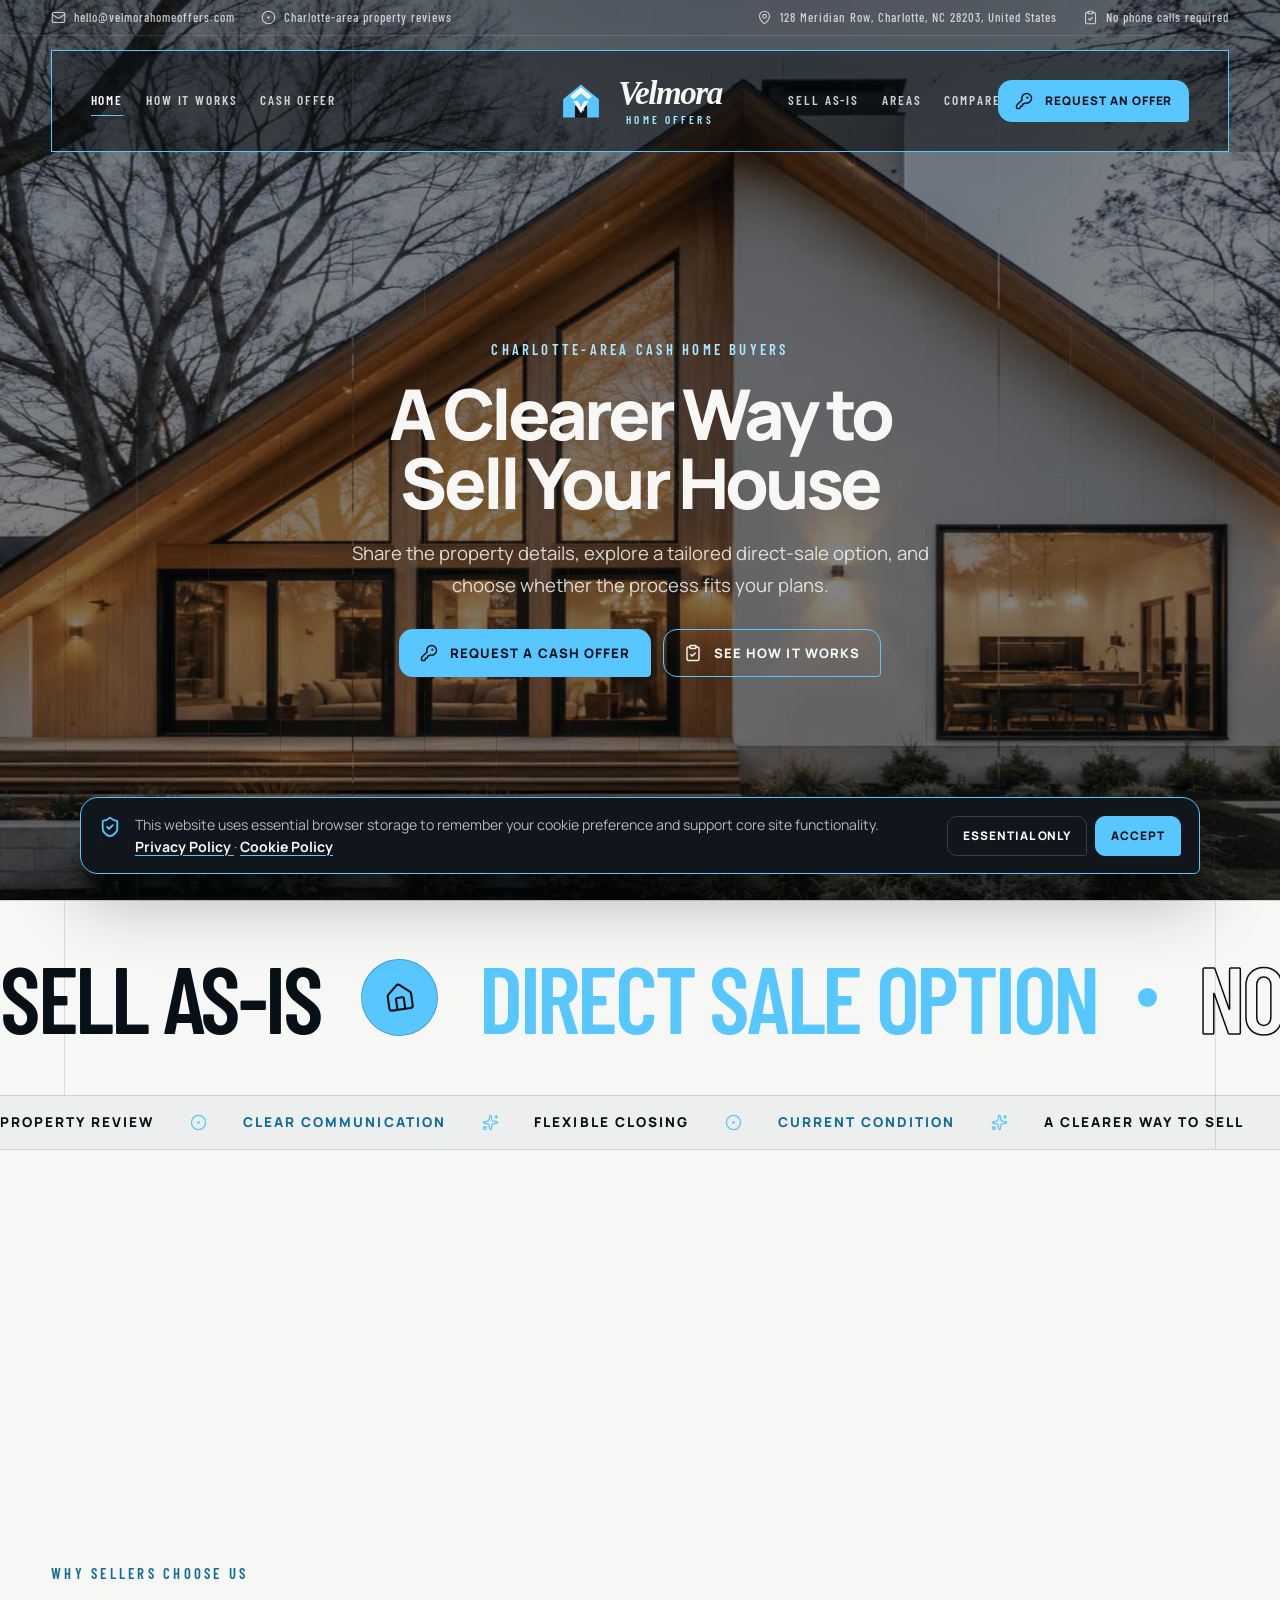
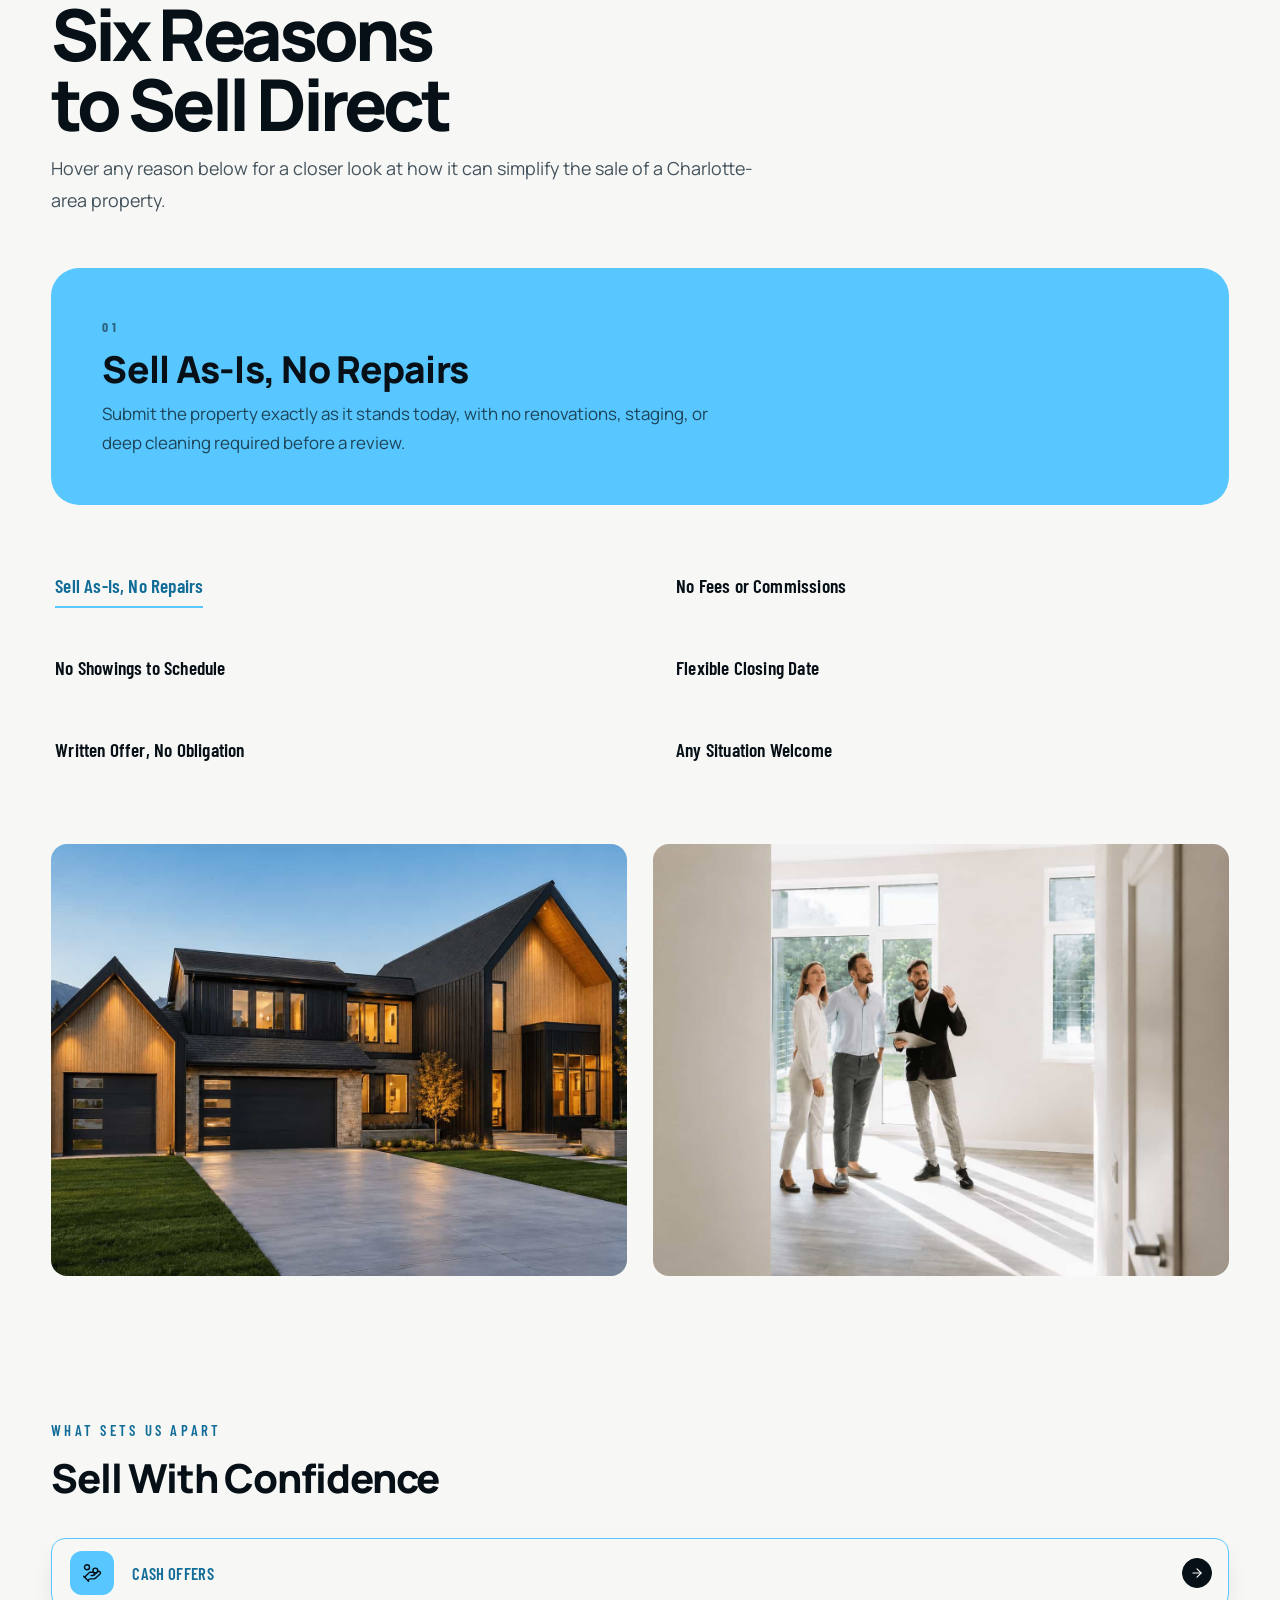
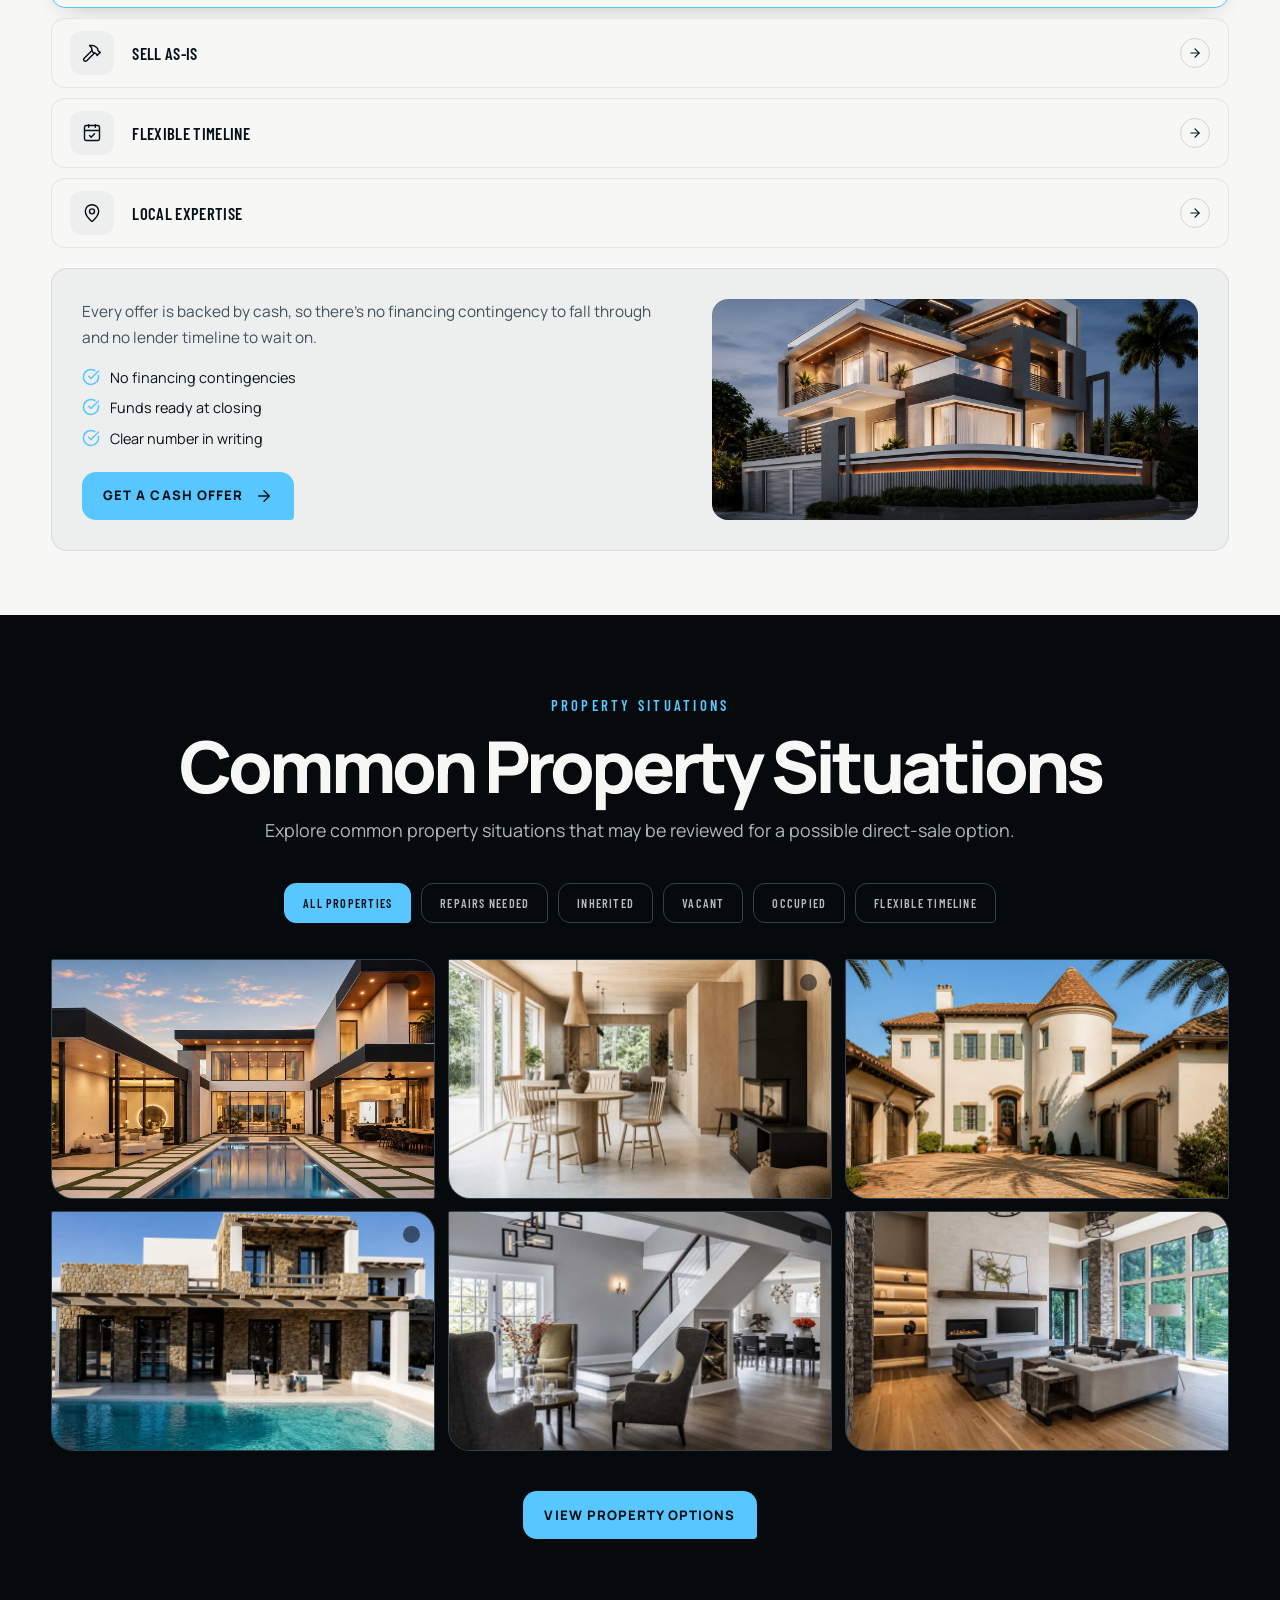
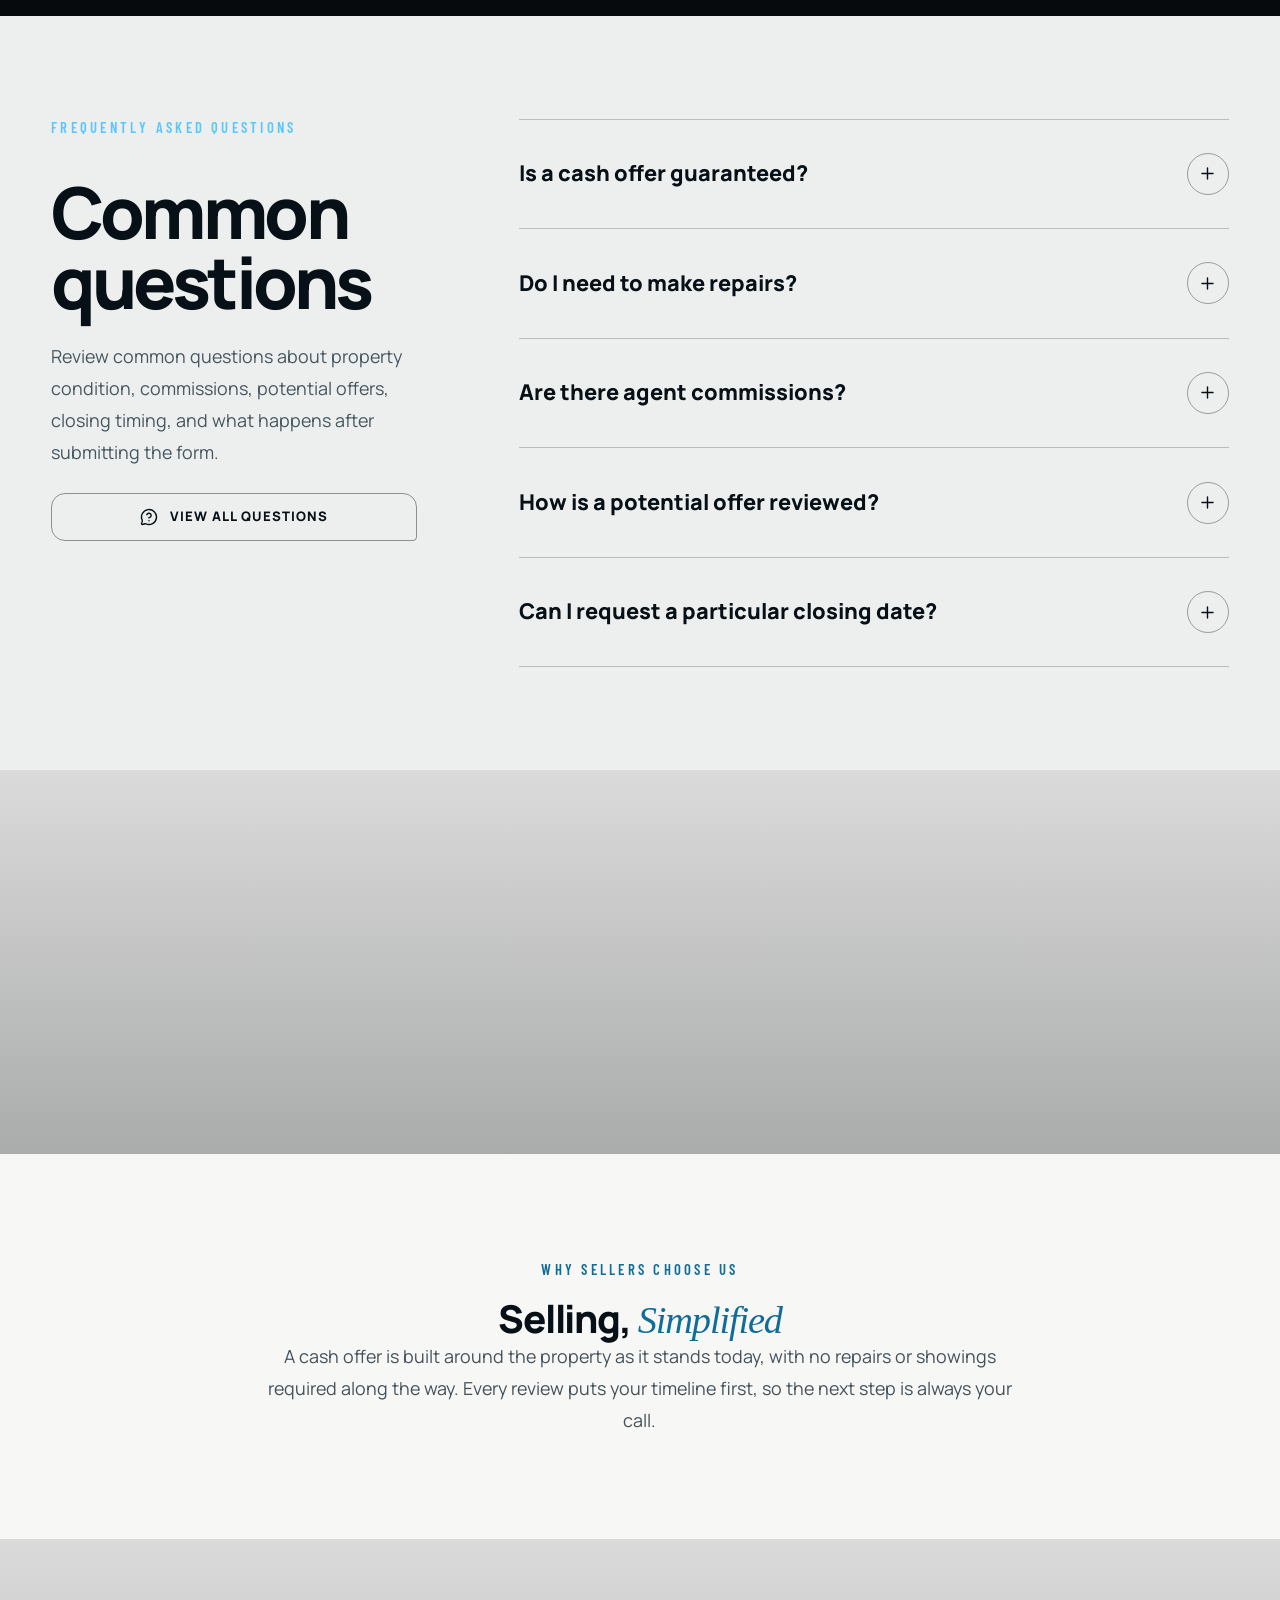
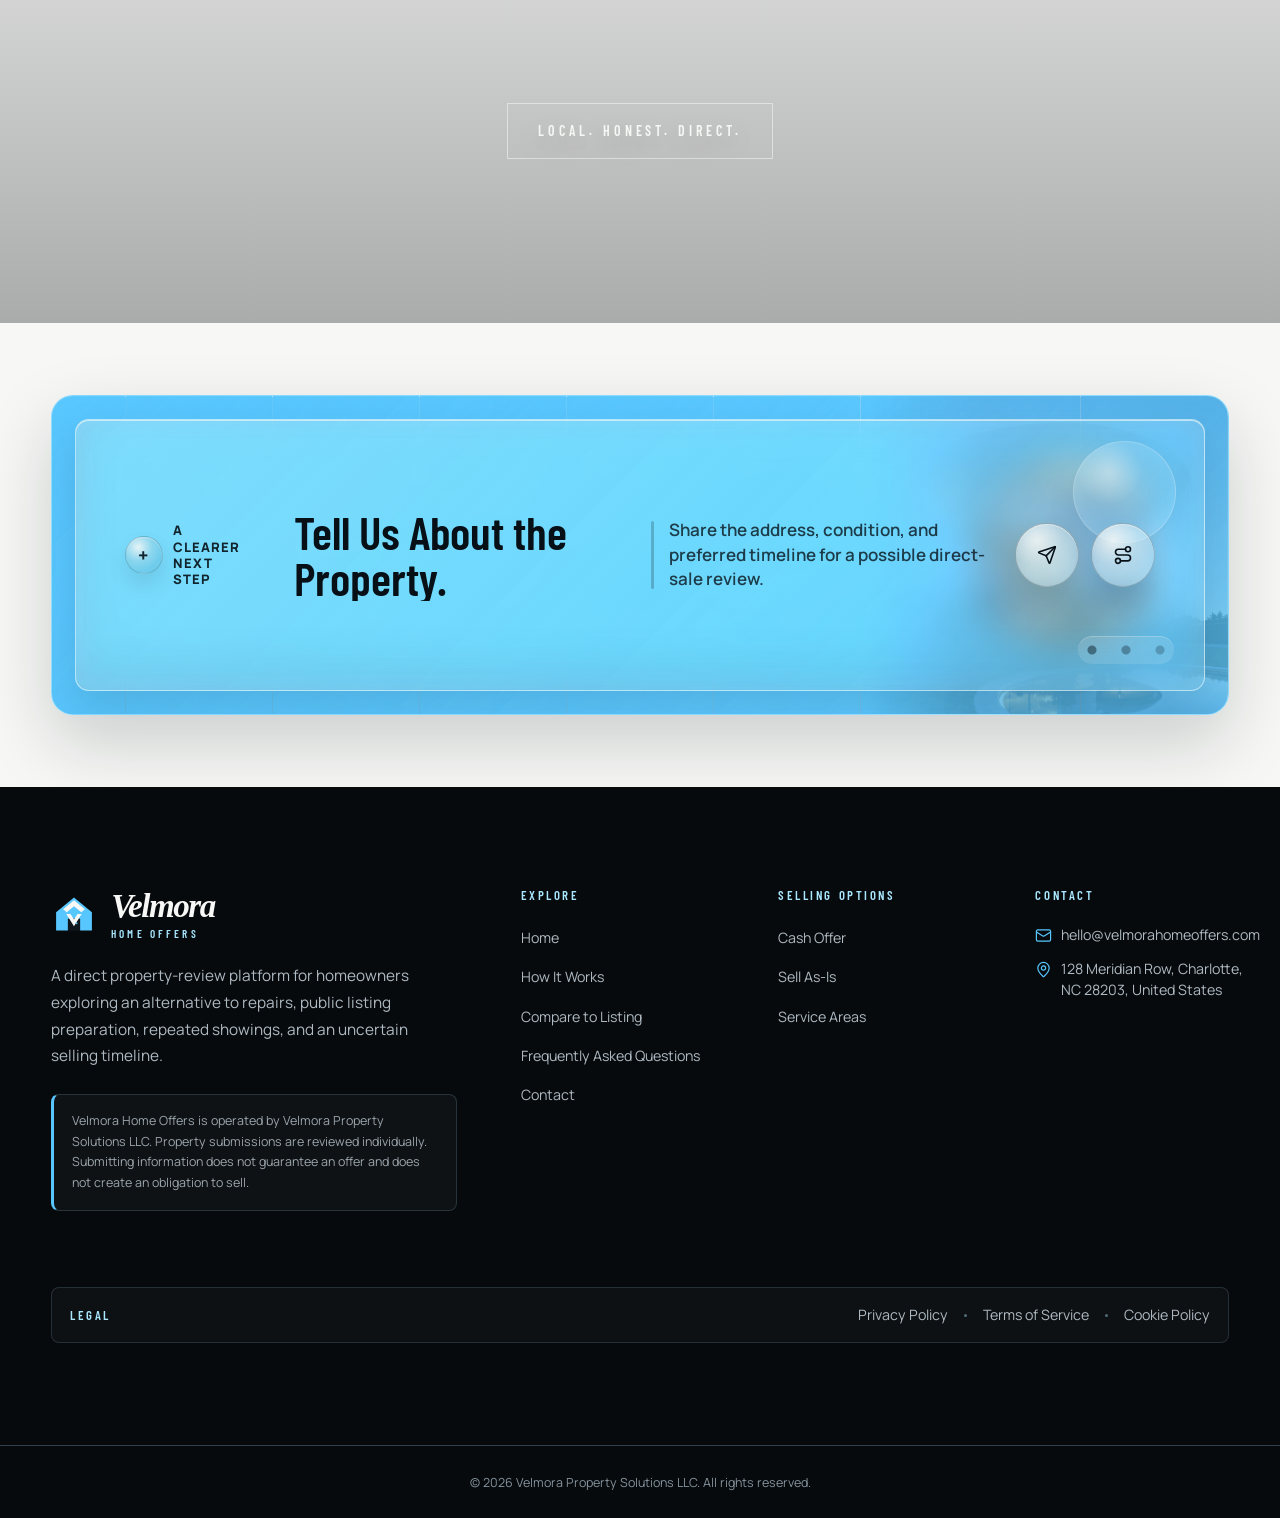
==== commit b6070bfe: "+" ====
--- a/index.html
+++ b/index.html
@@ -255,6 +255,116 @@
             </p>
         </section>
 
+        <section class="home-highlights" aria-labelledby="home-highlights-title">
+            <div class="site-container-wide">
+                <div class="home-highlights__parallax" role="img"
+                    aria-label="Modern glass home glowing at dusk in the Charlotte area"
+                    style="background-image: url('assets/images/how-it-works-hero-b.jpg');"></div>
+
+                <div class="home-highlights__header" data-aos="fade-up">
+                    <span class="site-eyebrow">
+                        Why Sellers Choose Us
+                    </span>
+
+                    <h2 class="site-heading home-highlights__heading" id="home-highlights-title">
+                        Six Reasons to Sell Direct
+                    </h2>
+
+                    <p class="site-copy home-highlights__intro">
+                        Hover any reason below for a closer look at how it can simplify
+                        the sale of a Charlotte-area property.
+                    </p>
+                </div>
+
+                <div class="home-highlights__panel" data-highlights-panel>
+                    <div class="home-highlights__panel-inner" data-highlights-panel-inner>
+                        <span class="home-highlights__panel-index" data-highlights-index>
+                            01
+                        </span>
+
+                        <h3 class="home-highlights__panel-title" data-highlights-title>
+                            Sell As-Is, No Repairs
+                        </h3>
+
+                        <p class="home-highlights__panel-copy" data-highlights-copy>
+                            Submit the property exactly as it stands today, with no
+                            renovations, staging, or deep cleaning required before a review.
+                        </p>
+                    </div>
+                </div>
+
+                <div class="home-highlights__grid" data-highlights-list>
+                    <ul class="home-highlights__column">
+                        <li>
+                            <button class="home-highlights__item is-active" type="button" data-highlights-item
+                                data-index="01"
+                                data-copy="Submit the property exactly as it stands today, with no renovations, staging, or deep cleaning required before a review.">
+                                <span class="home-highlights__item-label">
+                                    Sell As-Is, No Repairs
+                                </span>
+                            </button>
+                        </li>
+
+                        <li>
+                            <button class="home-highlights__item" type="button" data-highlights-item data-index="02"
+                                data-copy="Skip the back-and-forth of public open houses and private showings altogether.">
+                                <span class="home-highlights__item-label">
+                                    No Showings to Schedule
+                                </span>
+                            </button>
+                        </li>
+
+                        <li>
+                            <button class="home-highlights__item" type="button" data-highlights-item data-index="03"
+                                data-copy="Every offer arrives in writing, with no pressure or obligation to move forward.">
+                                <span class="home-highlights__item-label">
+                                    Written Offer, No Obligation
+                                </span>
+                            </button>
+                        </li>
+                    </ul>
+
+                    <ul class="home-highlights__column">
+                        <li>
+                            <button class="home-highlights__item" type="button" data-highlights-item data-index="04"
+                                data-copy="A direct sale means no traditional real estate agent commission comes out of the total.">
+                                <span class="home-highlights__item-label">
+                                    No Fees or Commissions
+                                </span>
+                            </button>
+                        </li>
+
+                        <li>
+                            <button class="home-highlights__item" type="button" data-highlights-item data-index="05"
+                                data-copy="Choose a closing timeline built around your schedule, not a lender's.">
+                                <span class="home-highlights__item-label">
+                                    Flexible Closing Date
+                                </span>
+                            </button>
+                        </li>
+
+                        <li>
+                            <button class="home-highlights__item" type="button" data-highlights-item data-index="06"
+                                data-copy="Vacant, inherited, tenant-occupied, or mid-renovation properties are each reviewed individually.">
+                                <span class="home-highlights__item-label">
+                                    Any Situation Welcome
+                                </span>
+                            </button>
+                        </li>
+                    </ul>
+                </div>
+
+                <div class="home-highlights__photos">
+                    <img class="home-highlights__photo" src="assets/images/contact-collab-portrait.jpg"
+                        alt="Modern black and timber home exterior at dusk" width="1536" height="1024" loading="lazy">
+
+                    <img class="home-highlights__photo" src="assets/images/contact-property-review.jpg"
+                        alt="Prospective buyers touring a bright, empty home during a property review" width="1536"
+                        height="1024" loading="lazy">
+                </div>
+            </div>
+        </section>
+
         <section class="service-tabs" data-service-tabs aria-label="What sets us apart">
             <div class="site-container-wide">
                 <div class="service-tabs__head">
--- a/assets/css/home.css
+++ b/assets/css/home.css
@@ -2497,4 +2497,223 @@
     .home-signature-marquee {
         display: none;
     }
+}
+
+.home-highlights {
+    padding-block: clamp(56px, 6vw, 96px);
+    background: var(--color-white);
+    color: var(--color-ink);
+}
+
+.home-highlights__parallax {
+    min-height: clamp(180px, 20vw, 320px);
+    margin-bottom: clamp(48px, 6vw, 88px);
+    border-radius: var(--radius-large);
+    background-position: center;
+    background-repeat: no-repeat;
+    background-size: cover;
+    background-attachment: fixed;
+}
+
+.home-highlights__header {
+    max-width: 720px;
+}
+
+.home-highlights__header .site-eyebrow {
+    color: #116c98;
+}
+
+.home-highlights__heading {
+    margin-top: 12px;
+}
+
+.home-highlights__intro {
+    margin-top: 14px;
+    color: #42515b;
+}
+
+.home-highlights__panel {
+    margin-top: clamp(32px, 4vw, 52px);
+    padding: clamp(28px, 3.4vw, 44px) clamp(28px, 4vw, 56px);
+    border-radius: var(--radius-large);
+    background: var(--color-sky);
+}
+
+.home-highlights__panel-inner {
+    display: flex;
+    max-width: 760px;
+    min-height: clamp(120px, 12vw, 150px);
+    flex-direction: column;
+    justify-content: center;
+    gap: 10px;
+}
+
+.home-highlights__panel-inner.is-animating {
+    animation: home-highlights-panel-fade 420ms ease;
+}
+
+.home-highlights__panel-index {
+    color: rgba(7, 16, 23, 0.55);
+    font-family: var(--font-display);
+    font-size: 0.85rem;
+    font-weight: 700;
+    letter-spacing: 0.28em;
+    text-transform: uppercase;
+}
+
+.home-highlights__panel-title {
+    color: var(--color-ink);
+    font-family: var(--font-body);
+    font-size: clamp(1.5rem, 1.2rem + 1.4vw, 2.35rem);
+    font-weight: 800;
+    letter-spacing: -0.02em;
+    line-height: 1.12;
+}
+
+.home-highlights__panel-copy {
+    max-width: 620px;
+    color: rgba(7, 16, 23, 0.72);
+    font-size: clamp(0.96rem, 0.9rem + 0.2vw, 1.08rem);
+    line-height: 1.7;
+}
+
+.home-highlights__grid {
+    display: grid;
+    grid-template-columns: repeat(2, minmax(0, 1fr));
+    gap: 0 clamp(32px, 5vw, 72px);
+    margin-top: clamp(28px, 3.4vw, 46px);
+}
+
+.home-highlights__column {
+    display: flex;
+    flex-direction: column;
+}
+
+.home-highlights__item {
+    display: flex;
+    width: 100%;
+    align-items: center;
+    padding: clamp(16px, 1.8vw, 22px) 4px;
+    border: 0;
+    border-bottom: 1px solid rgba(7, 16, 23, 0.12);
+    background: transparent;
+    color: var(--color-ink);
+    text-align: left;
+}
+
+.home-highlights__column .home-highlights__item:last-child {
+    border-bottom: 0;
+}
+
+.home-highlights__item-label {
+    position: relative;
+    padding-bottom: 5px;
+    font-family: var(--font-display);
+    font-size: clamp(1rem, 0.92rem + 0.4vw, 1.2rem);
+    font-weight: 600;
+    letter-spacing: 0.01em;
+    transition: color var(--transition-fast);
+}
+
+.home-highlights__item-label::after {
+    position: absolute;
+    right: 0;
+    bottom: 0;
+    left: 0;
+    height: 2px;
+    background: var(--color-sky);
+    content: "";
+    transform: scaleX(0);
+    transform-origin: left;
+    transition: transform var(--transition-medium);
+}
+
+.home-highlights__item:hover .home-highlights__item-label,
+.home-highlights__item:focus-visible .home-highlights__item-label,
+.home-highlights__item.is-active .home-highlights__item-label {
+    color: #116c98;
+}
+
+.home-highlights__item:hover .home-highlights__item-label::after,
+.home-highlights__item:focus-visible .home-highlights__item-label::after,
+.home-highlights__item.is-active .home-highlights__item-label::after {
+    transform: scaleX(1);
+}
+
+.home-highlights__item:focus-visible {
+    outline: 2px solid var(--color-sky);
+    outline-offset: 4px;
+}
+
+.home-highlights__photos {
+    display: grid;
+    grid-template-columns: repeat(2, minmax(0, 1fr));
+    gap: clamp(16px, 2vw, 28px);
+    margin-top: clamp(32px, 4vw, 56px);
+}
+
+.home-highlights__photo {
+    width: 100%;
+    aspect-ratio: 4 / 3;
+    border-radius: var(--radius-medium);
+    object-fit: cover;
+}
+
+@keyframes home-highlights-panel-fade {
+    from {
+        opacity: 0;
+        transform: translateY(6px);
+    }
+
+    to {
+        opacity: 1;
+        transform: none;
+    }
+}
+
+@media (max-width: 1024px) {
+    .home-highlights__parallax {
+        background-attachment: scroll;
+    }
+}
+
+@media (max-width: 860px) {
+    .home-highlights__panel-title {
+        font-size: clamp(1.3rem, 1.1rem + 1.4vw, 1.9rem);
+    }
+}
+
+@media (max-width: 768px) {
+    .home-highlights__grid {
+        grid-template-columns: 1fr;
+        gap: 0;
+    }
+
+    .home-highlights__photos {
+        grid-template-columns: 1fr;
+    }
+}
+
+@media (max-width: 560px) {
+    .home-highlights__panel {
+        padding: 24px 22px;
+    }
+
+    .home-highlights__panel-inner {
+        min-height: 0;
+    }
+}
+
+@media (prefers-reduced-motion: reduce) {
+    .home-highlights__parallax {
+        background-attachment: scroll;
+    }
+
+    .home-highlights__panel-inner.is-animating {
+        animation: none;
+    }
+
+    .home-highlights__item-label::after {
+        transition: none;
+    }
 }
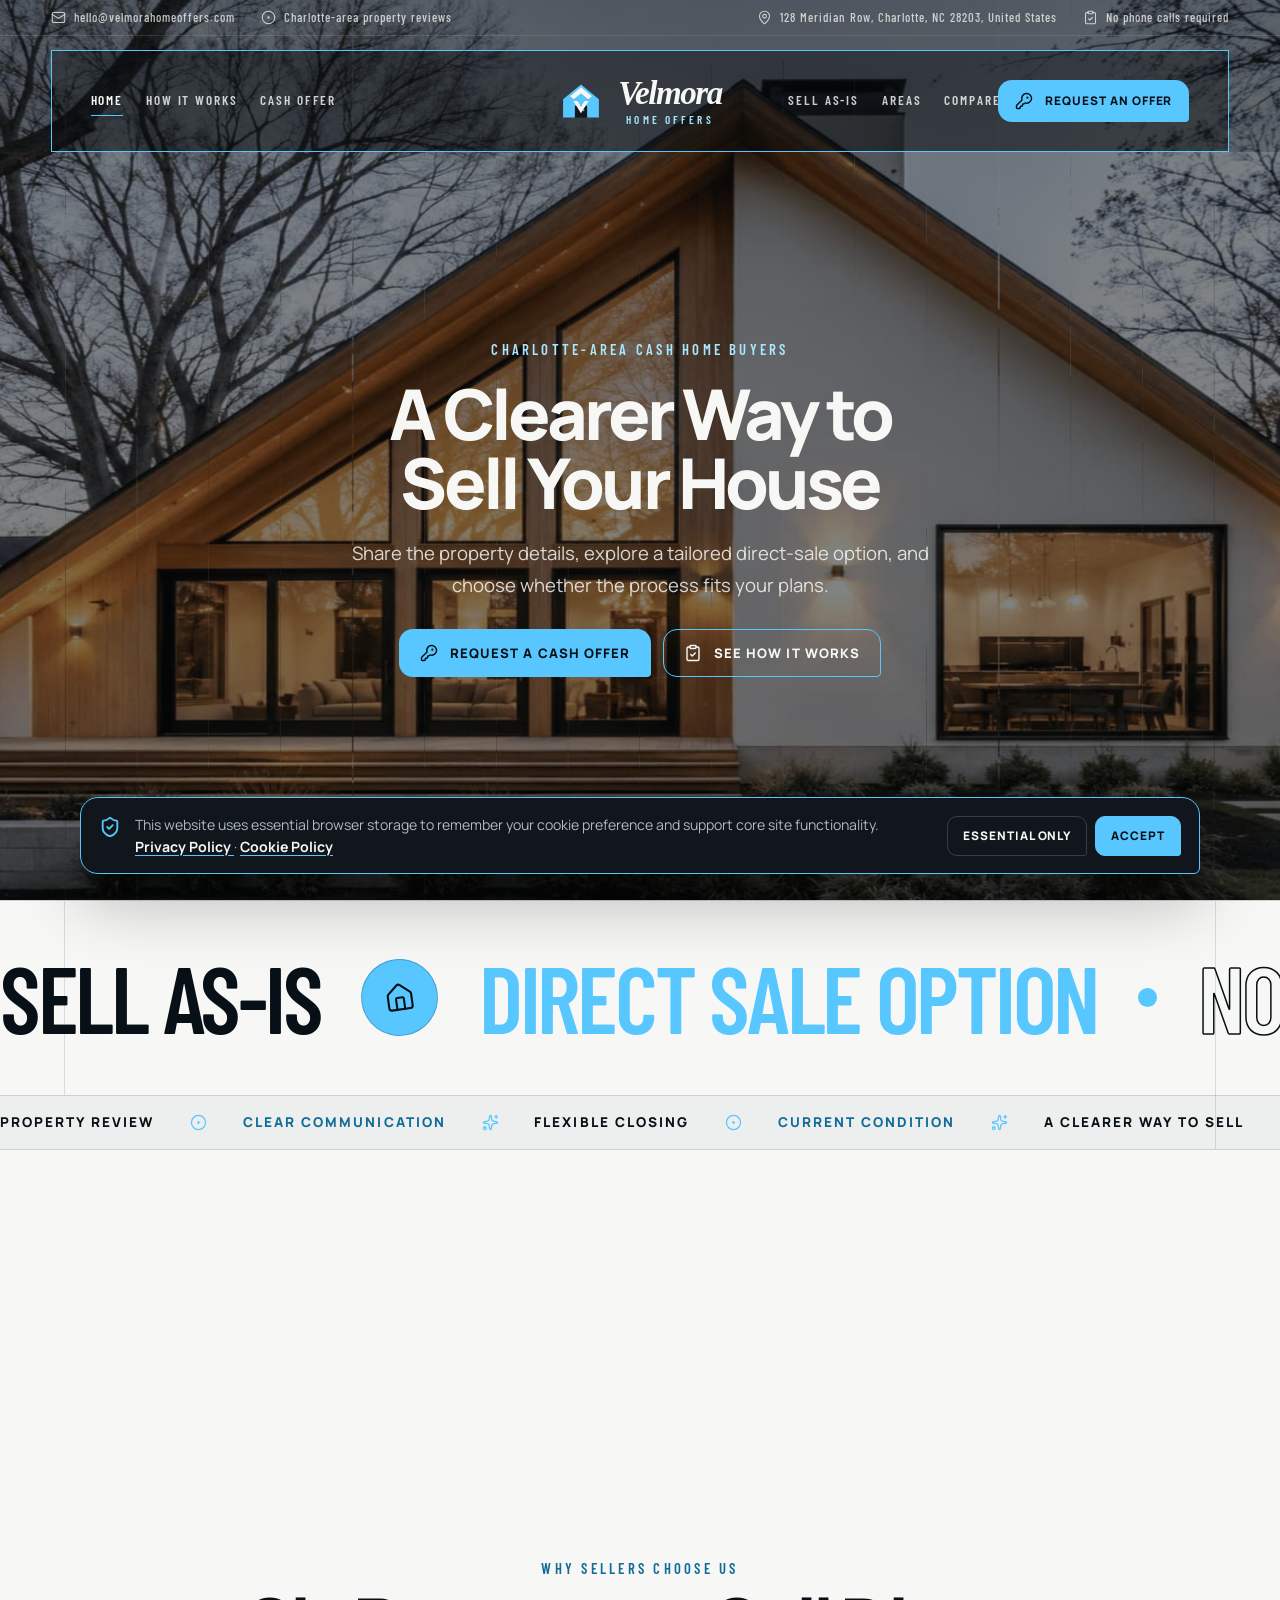
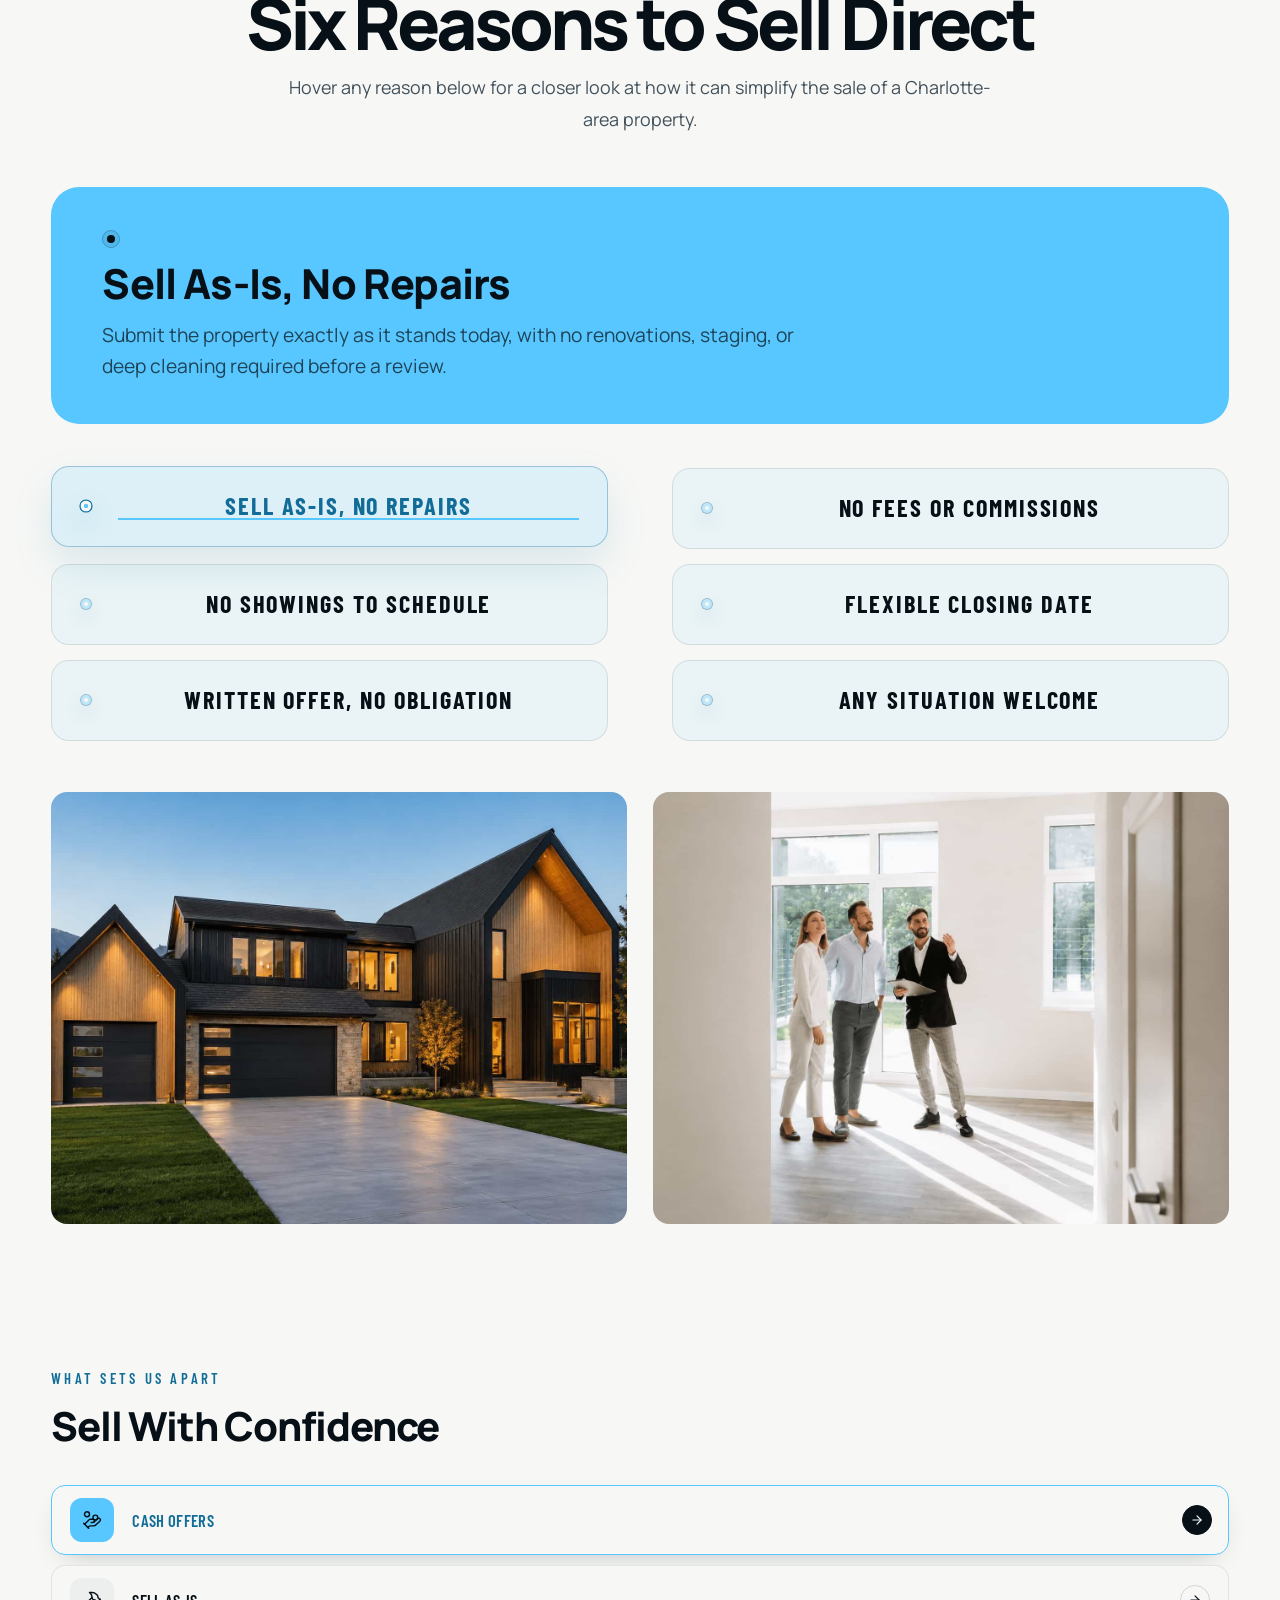
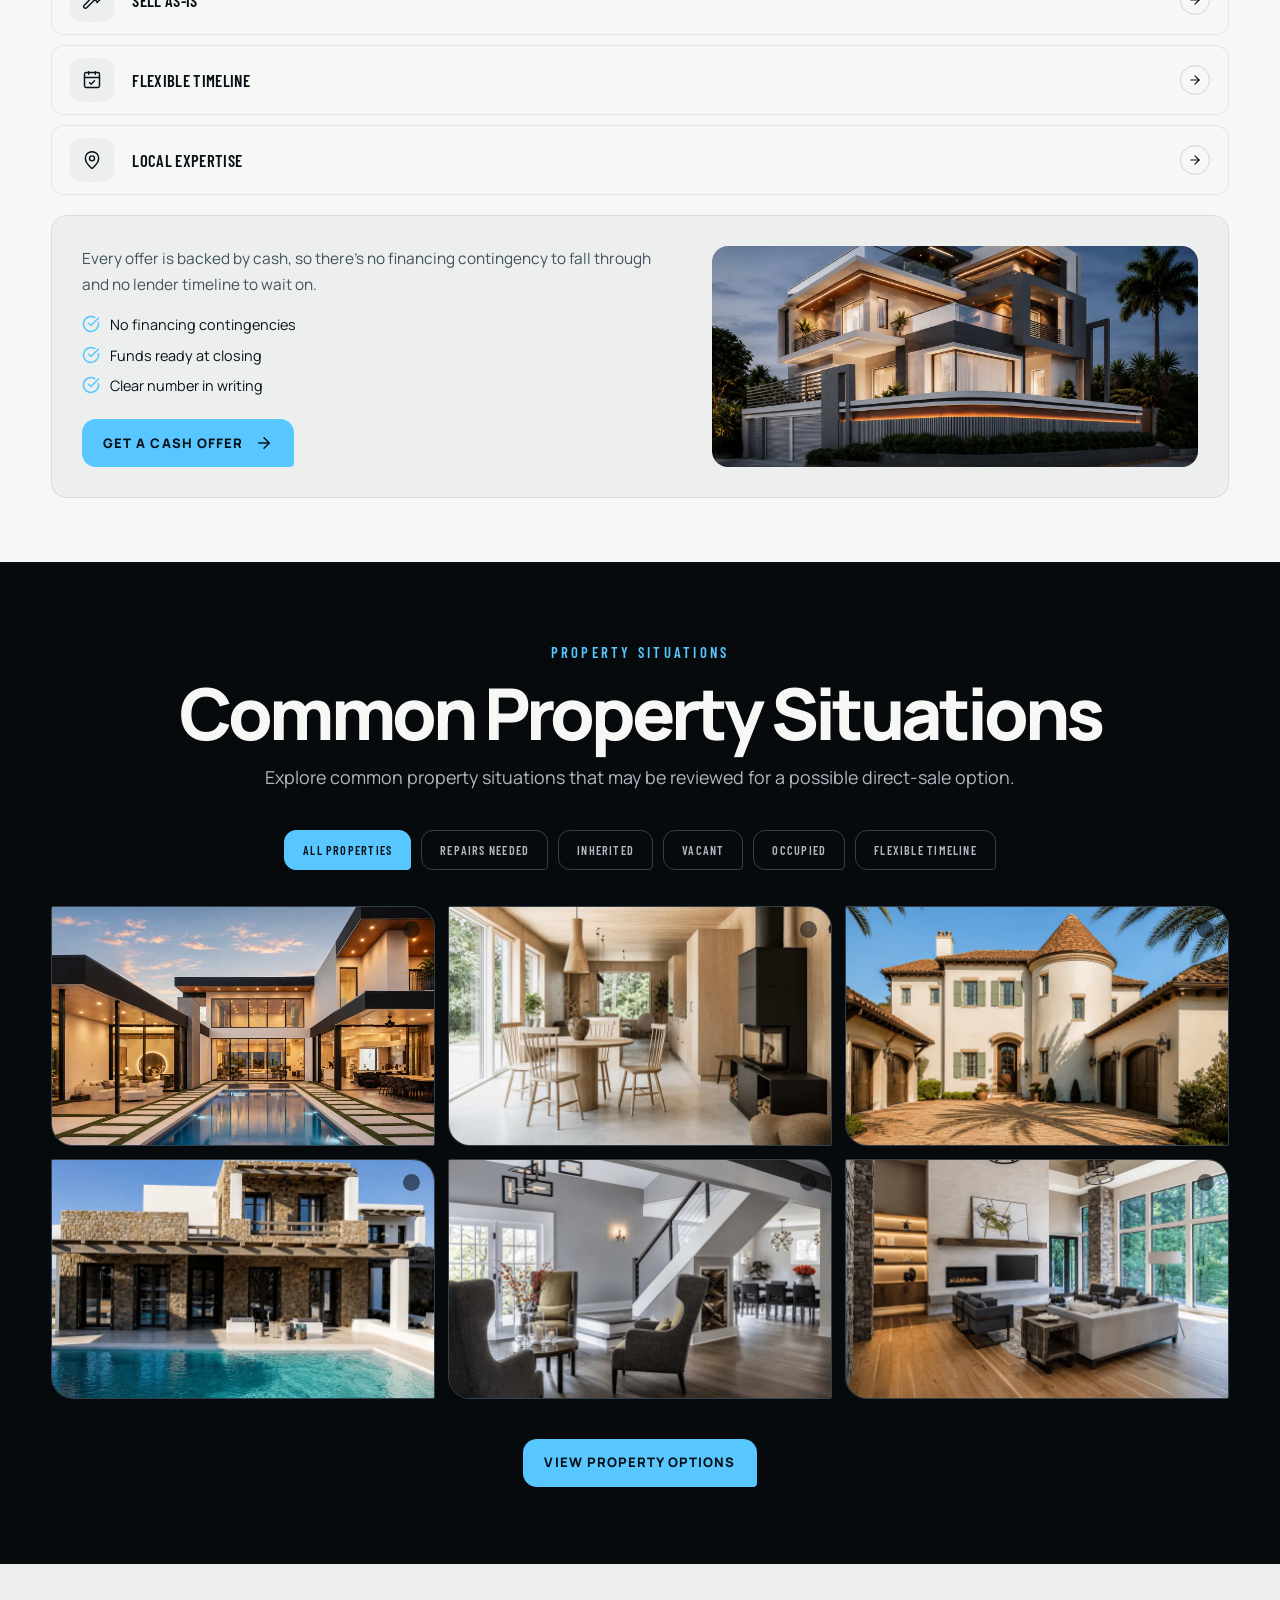
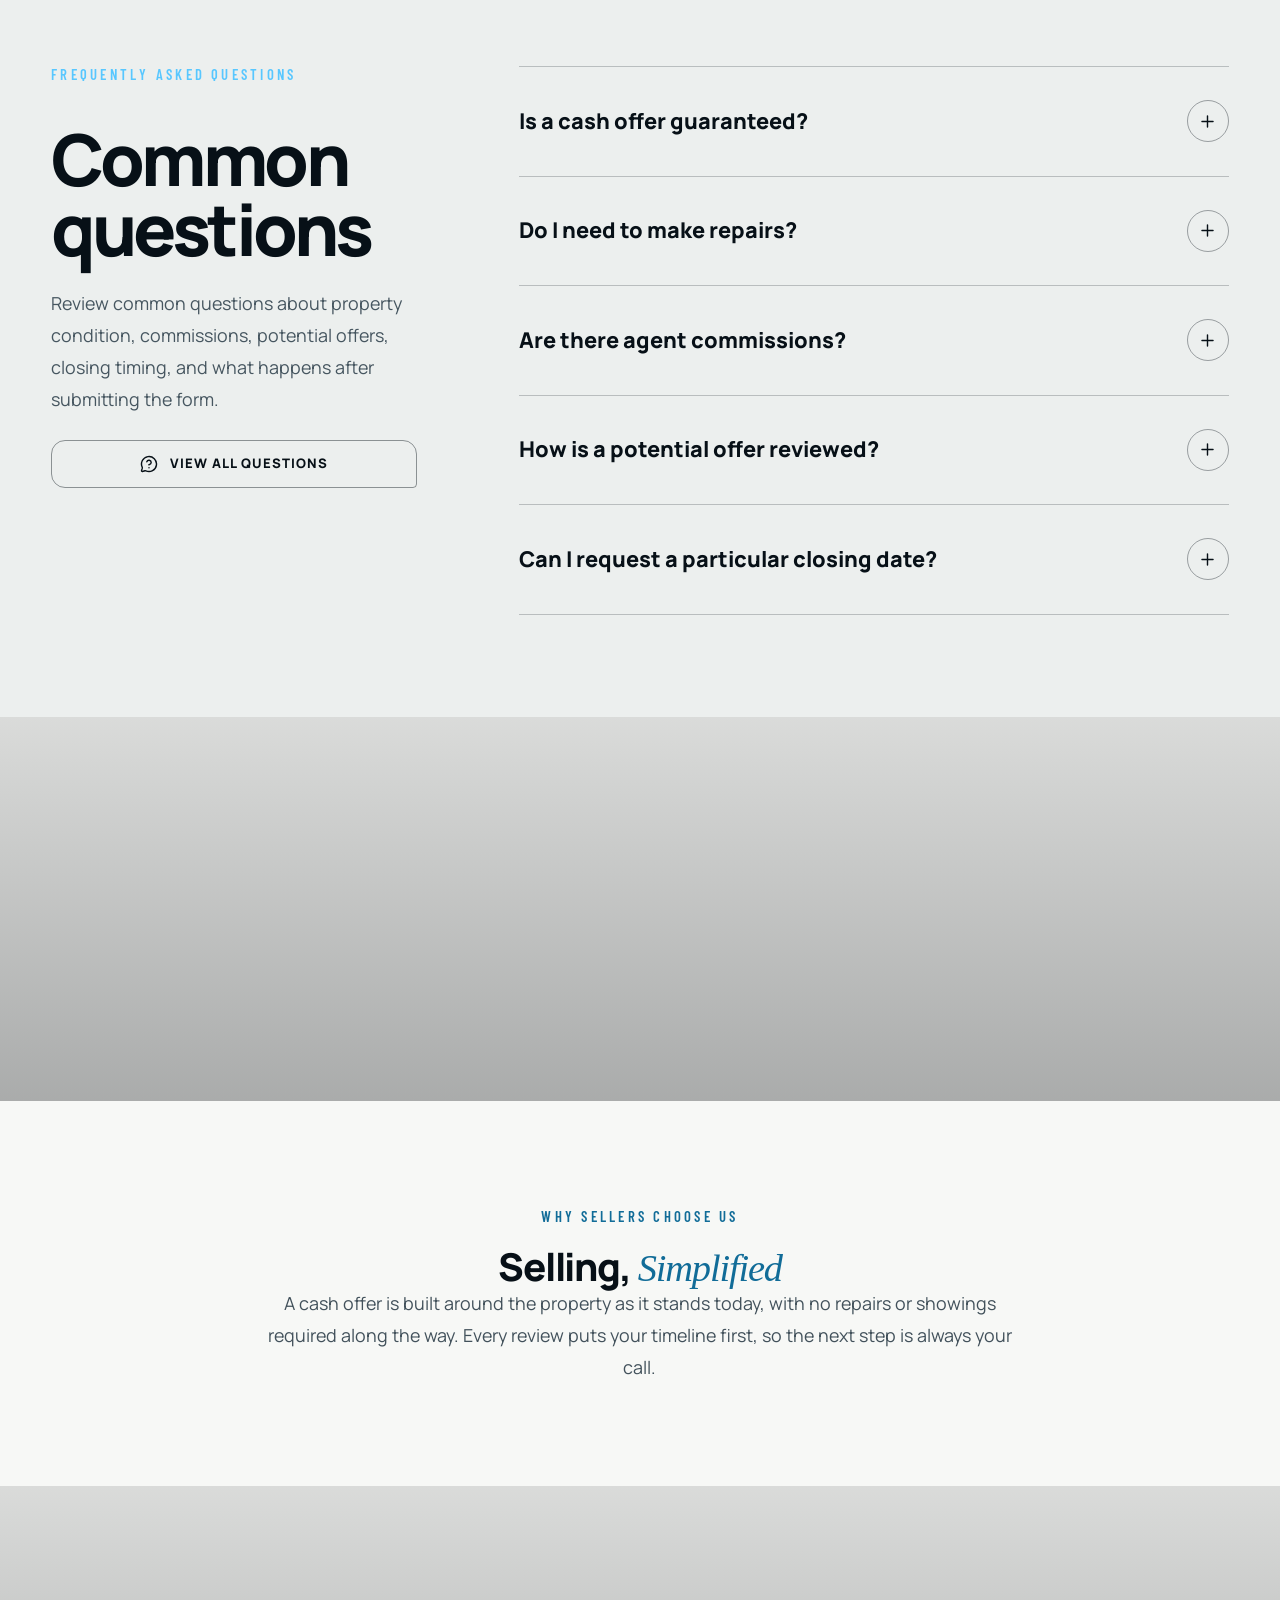
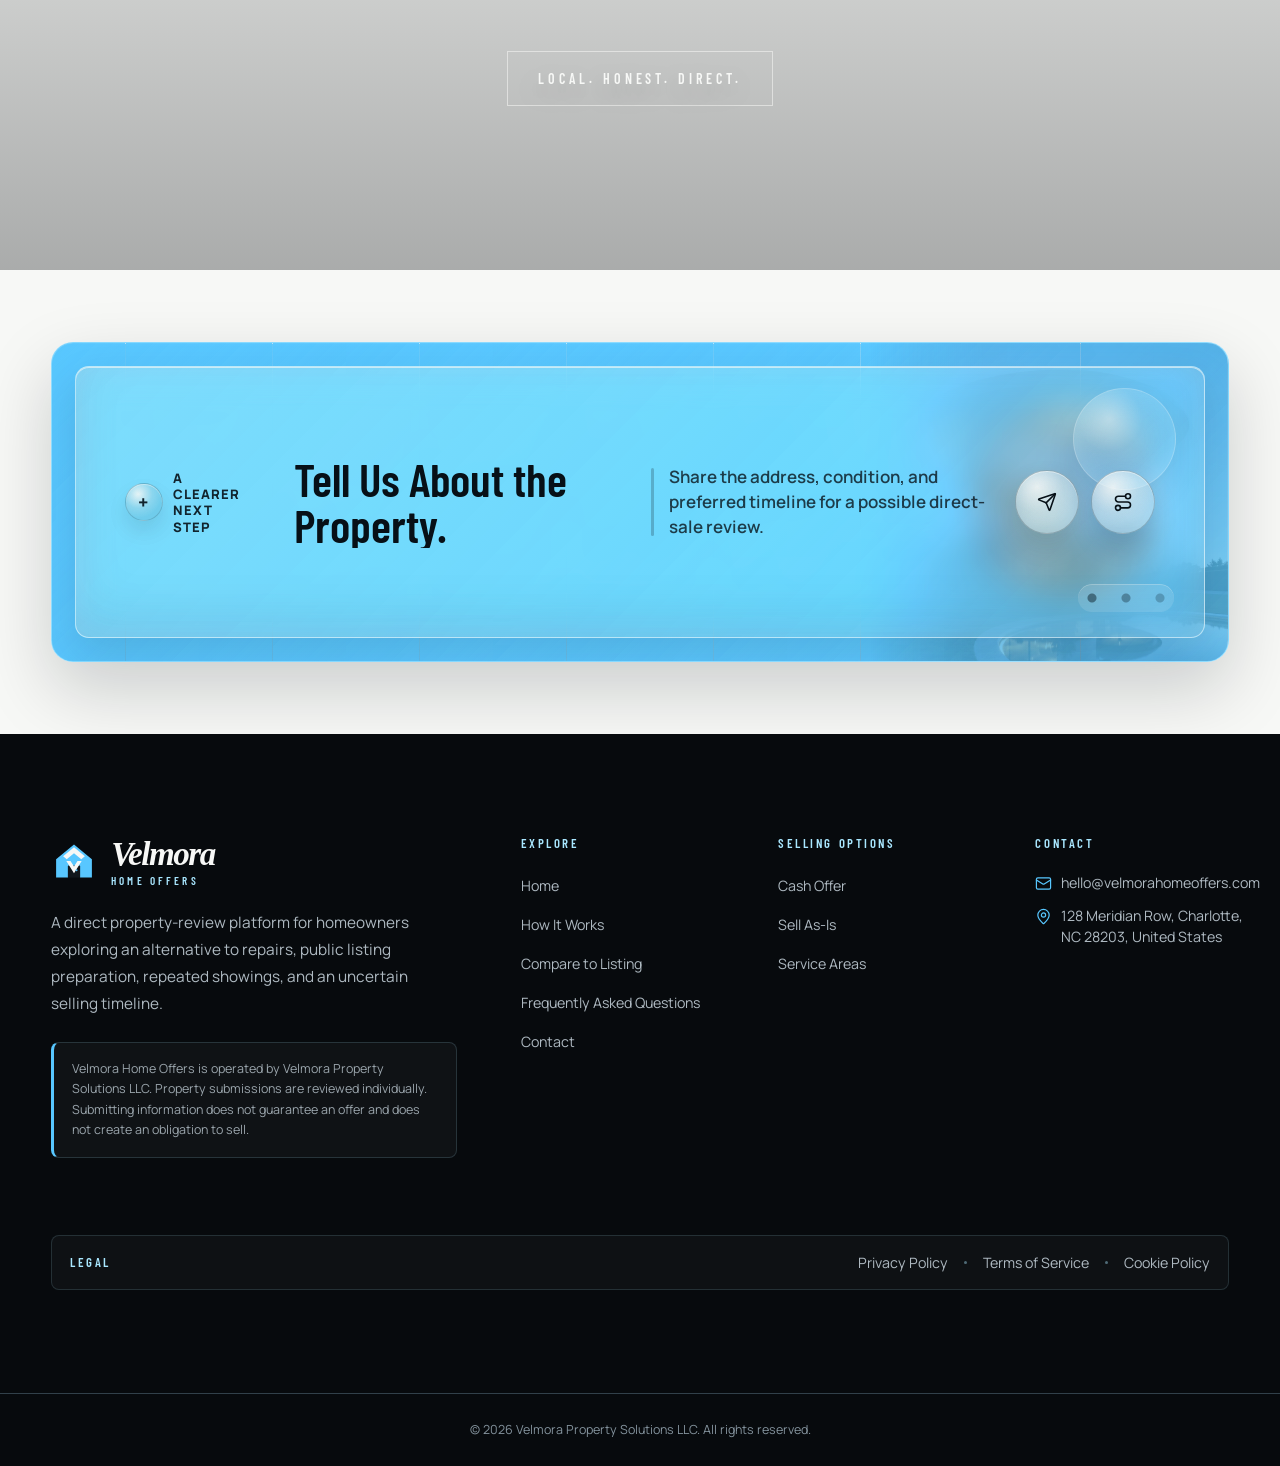
==== commit 62132c13: "+" ====
--- a/index.html
+++ b/index.html
@@ -278,7 +278,7 @@
 
                 <div class="home-highlights__panel" data-highlights-panel>
                     <div class="home-highlights__panel-inner" data-highlights-panel-inner>
-                        <span class="home-highlights__panel-index" data-highlights-index>
+                        <span class="home-highlights__panel-index" data-highlights-index aria-hidden="true">
                             01
                         </span>
 
@@ -1365,4 +1365,4 @@
     <div data-cookie-consent></div>
 </body>
 
-</html>+</html>
--- a/assets/css/home.css
+++ b/assets/css/home.css
@@ -2516,10 +2516,17 @@
 }
 
 .home-highlights__header {
-    max-width: 720px;
+    display: flex;
+    width: 100%;
+    max-width: 1040px;
+    margin-inline: auto;
+    flex-direction: column;
+    align-items: center;
+    text-align: center;
 }
 
 .home-highlights__header .site-eyebrow {
+    justify-content: center;
     color: #116c98;
 }
 
@@ -2528,6 +2535,7 @@
 }
 
 .home-highlights__intro {
+    max-width: 720px;
     margin-top: 14px;
     color: #42515b;
 }
@@ -2541,11 +2549,11 @@
 
 .home-highlights__panel-inner {
     display: flex;
-    max-width: 760px;
+    max-width: 900px;
     min-height: clamp(120px, 12vw, 150px);
     flex-direction: column;
     justify-content: center;
-    gap: 10px;
+    gap: 12px;
 }
 
 .home-highlights__panel-inner.is-animating {
@@ -2553,65 +2561,92 @@
 }
 
 .home-highlights__panel-index {
-    color: rgba(7, 16, 23, 0.55);
-    font-family: var(--font-display);
-    font-size: 0.85rem;
-    font-weight: 700;
-    letter-spacing: 0.28em;
-    text-transform: uppercase;
+    display: inline-flex;
+    width: 18px;
+    height: 18px;
+    align-items: center;
+    justify-content: center;
+    overflow: hidden;
+    border: 1px solid rgba(7, 16, 23, 0.28);
+    border-radius: 50%;
+    color: transparent;
+    font-size: 0;
+}
+
+.home-highlights__panel-index::before {
+    width: 8px;
+    height: 8px;
+    border-radius: 50%;
+    background: var(--color-ink);
+    box-shadow: 0 0 0 6px rgba(7, 16, 23, 0.08);
+    content: "";
 }
 
 .home-highlights__panel-title {
     color: var(--color-ink);
     font-family: var(--font-body);
-    font-size: clamp(1.5rem, 1.2rem + 1.4vw, 2.35rem);
+    font-size: clamp(1.72rem, 1.34rem + 1.55vw, 2.65rem);
     font-weight: 800;
     letter-spacing: -0.02em;
     line-height: 1.12;
 }
 
 .home-highlights__panel-copy {
-    max-width: 620px;
+    max-width: 720px;
     color: rgba(7, 16, 23, 0.72);
-    font-size: clamp(0.96rem, 0.9rem + 0.2vw, 1.08rem);
-    line-height: 1.7;
+    font-size: clamp(1.06rem, 0.98rem + 0.28vw, 1.22rem);
+    line-height: 1.62;
 }
 
 .home-highlights__grid {
     display: grid;
     grid-template-columns: repeat(2, minmax(0, 1fr));
-    gap: 0 clamp(32px, 5vw, 72px);
+    gap: clamp(14px, 2vw, 24px) clamp(28px, 5vw, 72px);
     margin-top: clamp(28px, 3.4vw, 46px);
 }
 
 .home-highlights__column {
     display: flex;
     flex-direction: column;
+    gap: clamp(10px, 1.2vw, 16px);
 }
 
 .home-highlights__item {
-    display: flex;
+    display: grid;
+    grid-template-columns: 18px minmax(0, 1fr);
     width: 100%;
     align-items: center;
-    padding: clamp(16px, 1.8vw, 22px) 4px;
-    border: 0;
-    border-bottom: 1px solid rgba(7, 16, 23, 0.12);
-    background: transparent;
+    gap: clamp(12px, 1.8vw, 20px);
+    padding: clamp(18px, 2.1vw, 26px) clamp(16px, 2.2vw, 28px);
+    border: 1px solid rgba(7, 16, 23, 0.1);
+    border-radius: 18px;
+    background: rgba(88, 199, 255, 0.08);
     color: var(--color-ink);
-    text-align: left;
-}
-
-.home-highlights__column .home-highlights__item:last-child {
-    border-bottom: 0;
+    text-align: center;
+    transition: border-color var(--transition-fast), background var(--transition-fast), transform var(--transition-fast), box-shadow var(--transition-fast);
+}
+
+.home-highlights__item::before {
+    width: 12px;
+    height: 12px;
+    border: 1px solid rgba(17, 108, 152, 0.42);
+    border-radius: 50%;
+    background: var(--color-white);
+    box-shadow: inset 0 0 0 3px rgba(88, 199, 255, 0.35), 0 8px 18px rgba(17, 108, 152, 0.14);
+    content: "";
+    transition: background var(--transition-fast), border-color var(--transition-fast), box-shadow var(--transition-fast), transform var(--transition-fast);
 }
 
 .home-highlights__item-label {
     position: relative;
-    padding-bottom: 5px;
+    display: block;
+    padding-bottom: 0;
     font-family: var(--font-display);
-    font-size: clamp(1rem, 0.92rem + 0.4vw, 1.2rem);
-    font-weight: 600;
-    letter-spacing: 0.01em;
+    font-size: clamp(1.18rem, 1.02rem + 0.62vw, 1.55rem);
+    font-weight: 700;
+    letter-spacing: 0.08em;
+    line-height: 1.1;
+    text-transform: uppercase;
     transition: color var(--transition-fast);
 }
 
@@ -2634,6 +2669,24 @@
     color: #116c98;
 }
 
+.home-highlights__item:hover,
+.home-highlights__item:focus-visible,
+.home-highlights__item.is-active {
+    border-color: rgba(17, 108, 152, 0.34);
+    background: rgba(88, 199, 255, 0.16);
+    box-shadow: 0 18px 42px rgba(17, 108, 152, 0.12);
+    transform: translateY(-2px);
+}
+
+.home-highlights__item:hover::before,
+.home-highlights__item:focus-visible::before,
+.home-highlights__item.is-active::before {
+    border-color: #116c98;
+    background: var(--color-sky);
+    box-shadow: inset 0 0 0 3px var(--color-white), 0 10px 24px rgba(17, 108, 152, 0.22);
+    transform: scale(1.1);
+}
+
 .home-highlights__item:hover .home-highlights__item-label::after,
 .home-highlights__item:focus-visible .home-highlights__item-label::after,
 .home-highlights__item.is-active .home-highlights__item-label::after {
@@ -2686,7 +2739,7 @@
 @media (max-width: 768px) {
     .home-highlights__grid {
         grid-template-columns: 1fr;
-        gap: 0;
+        gap: 12px;
     }
 
     .home-highlights__photos {
@@ -2716,4 +2769,4 @@
     .home-highlights__item-label::after {
         transition: none;
     }
-}+}
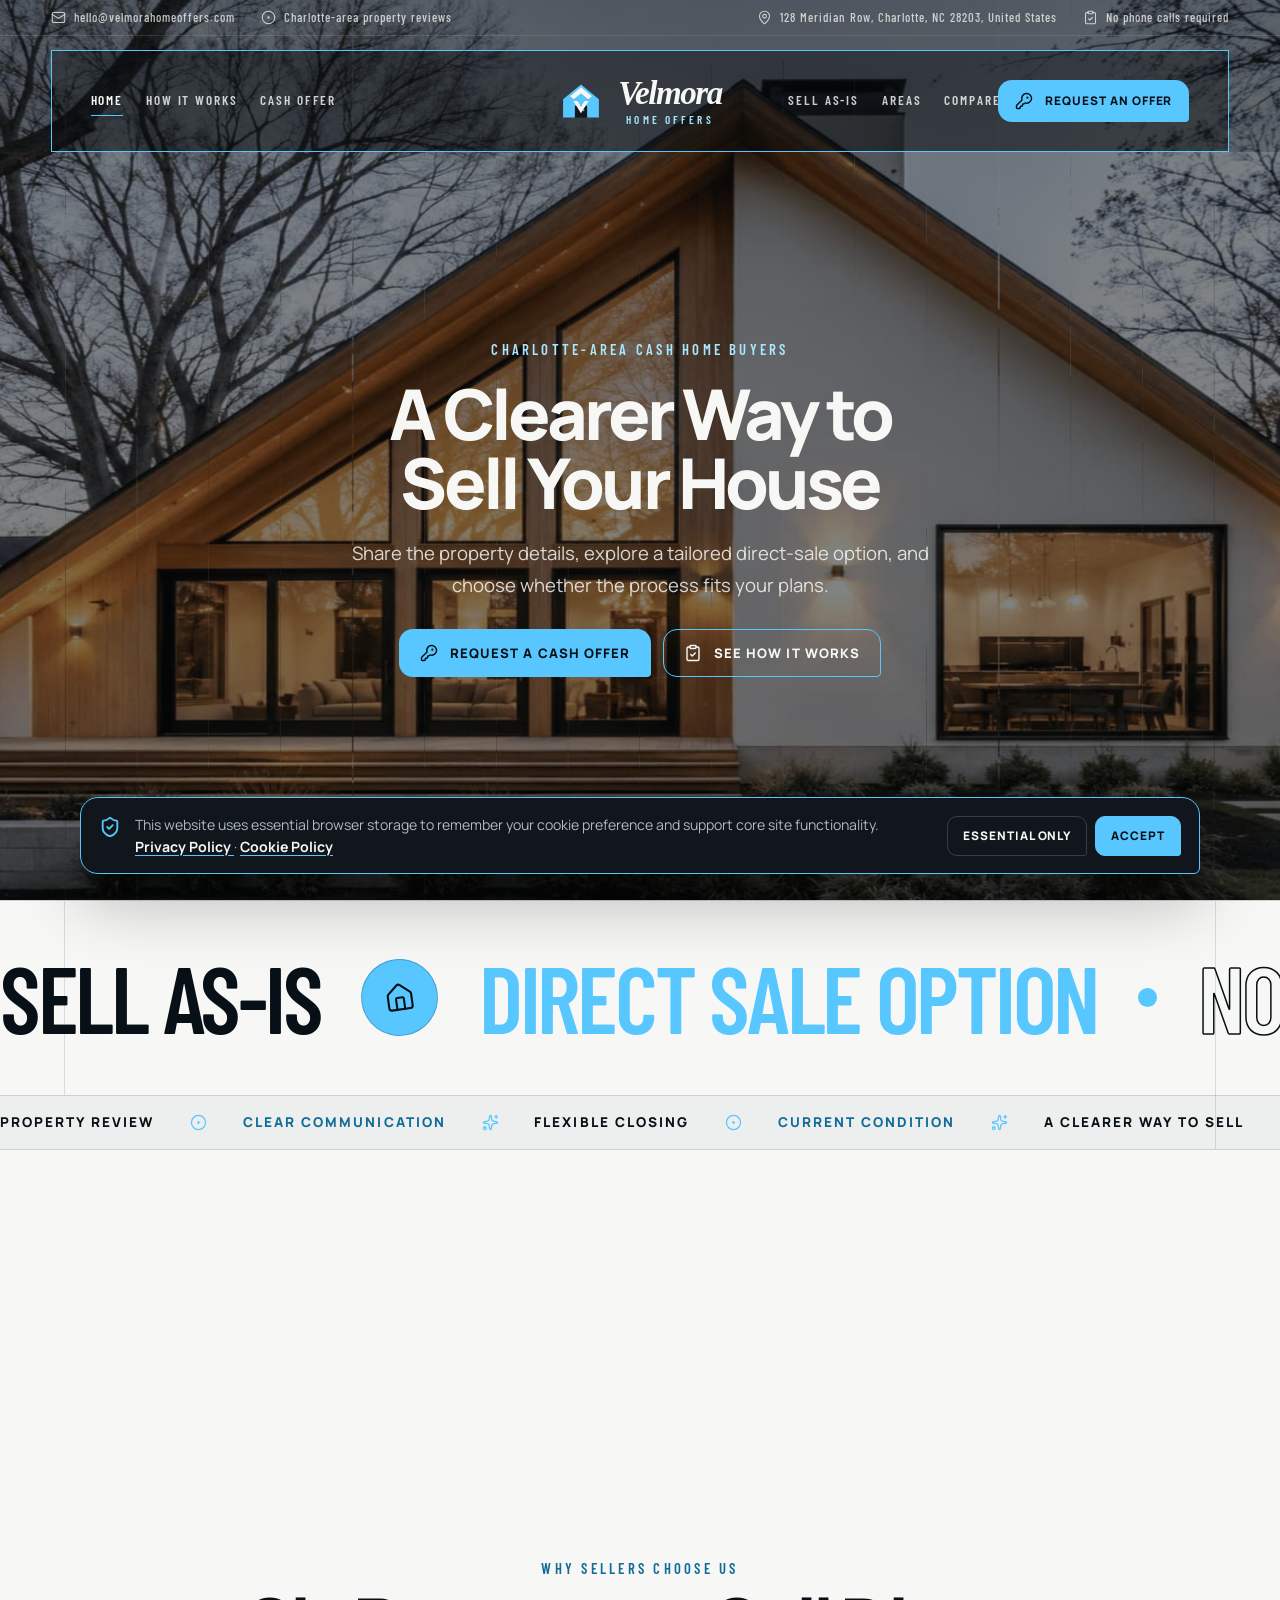
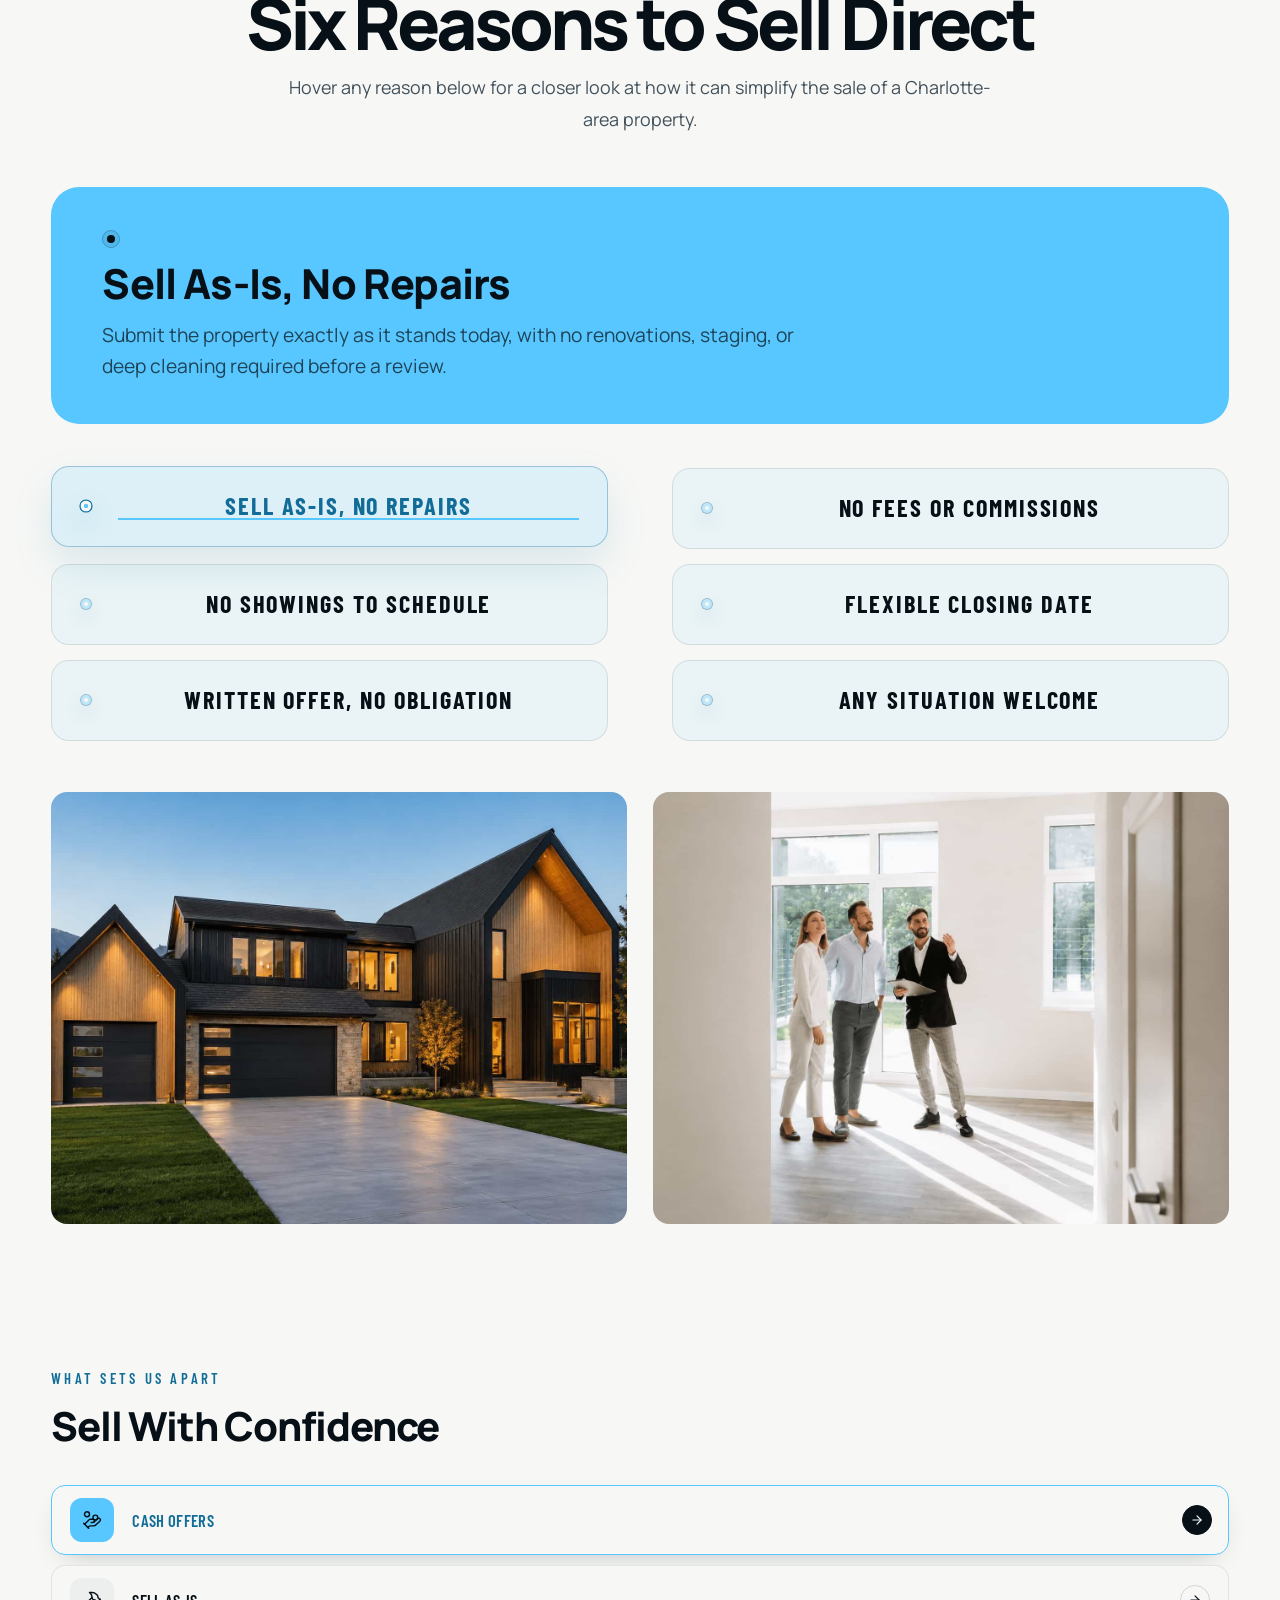
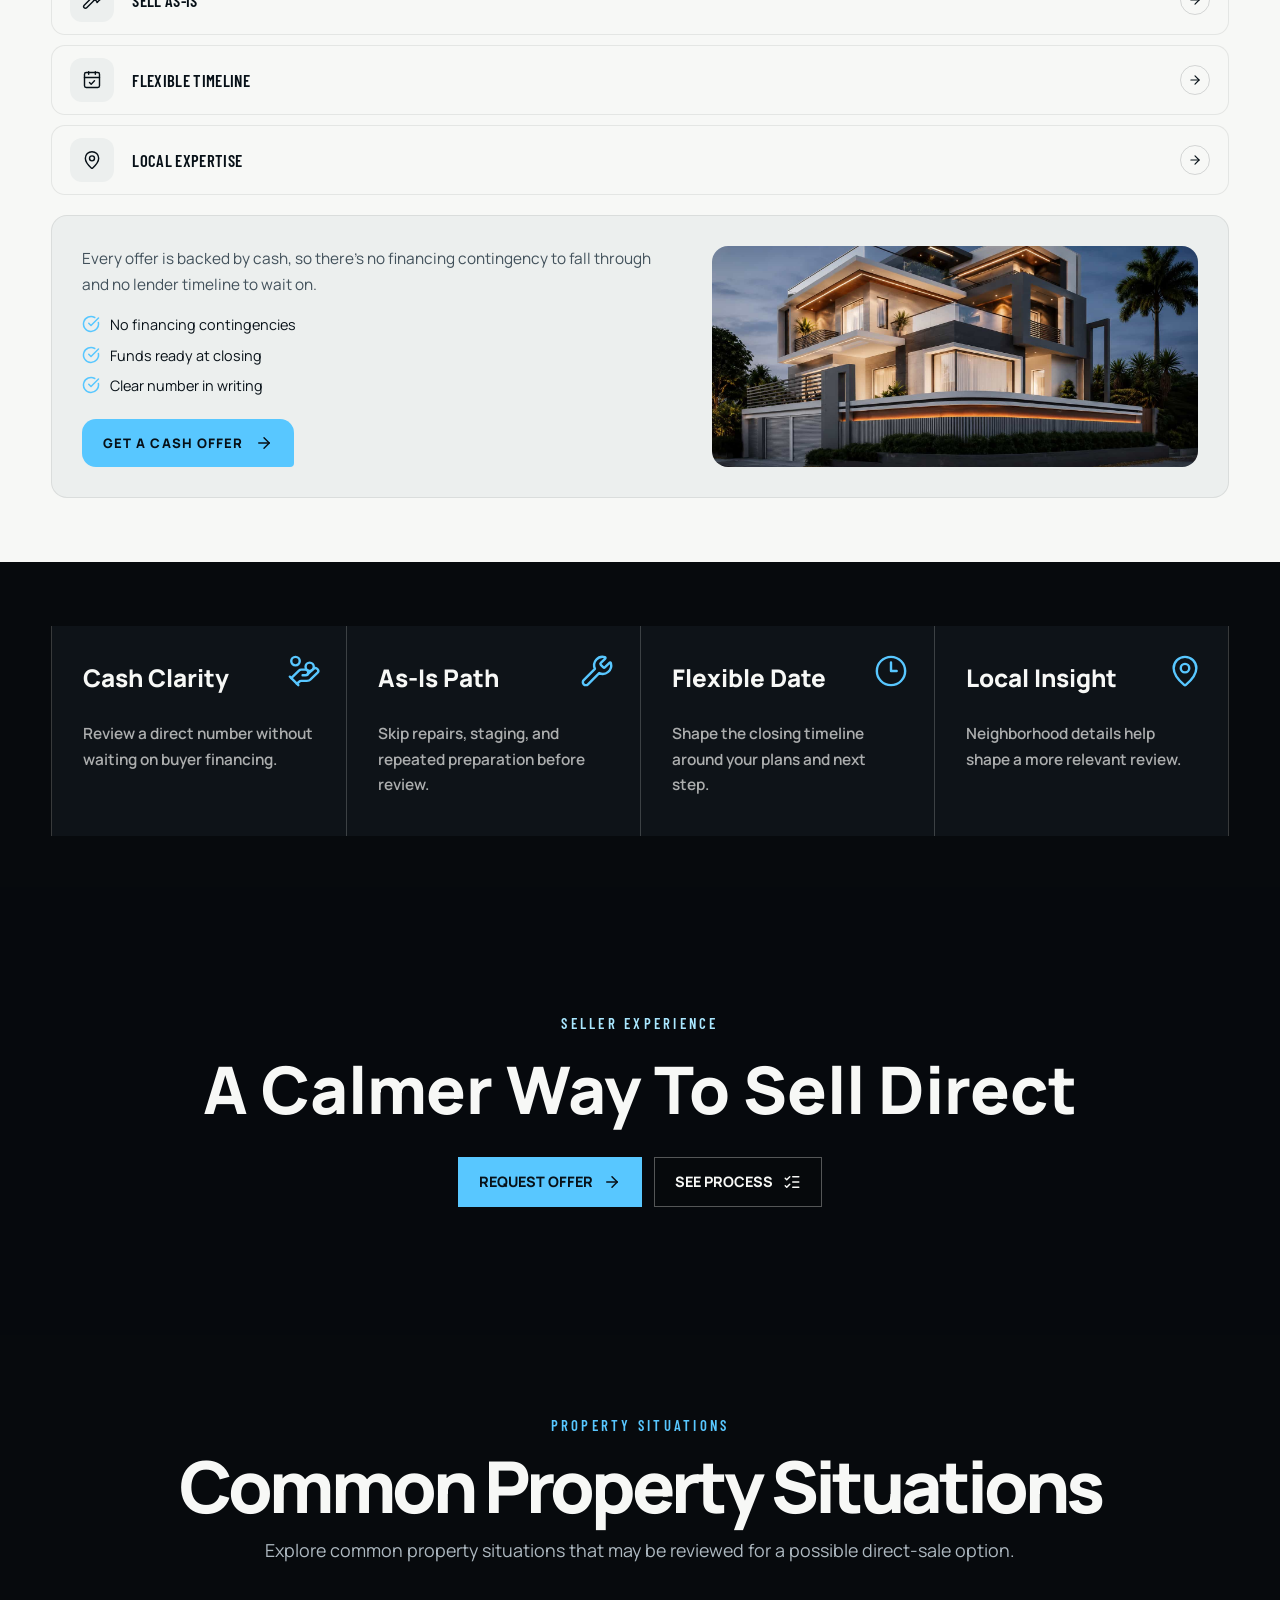
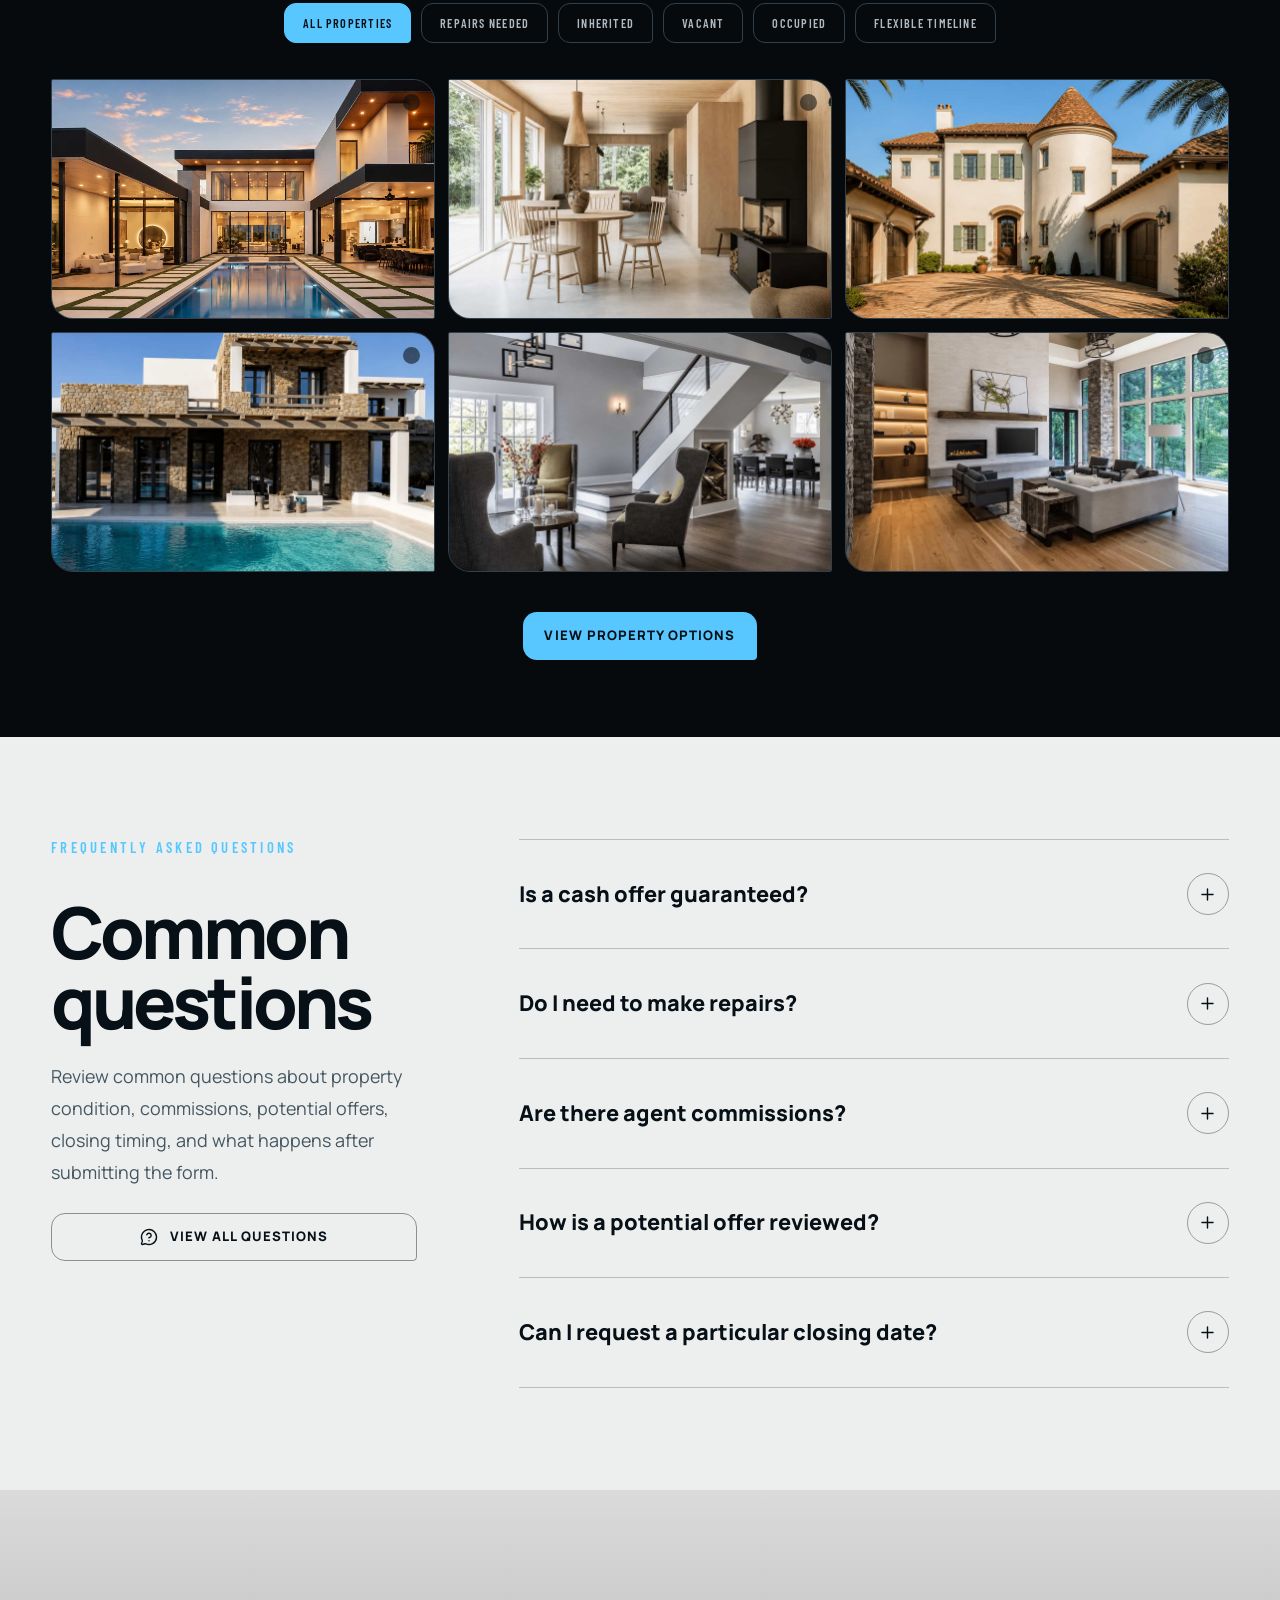
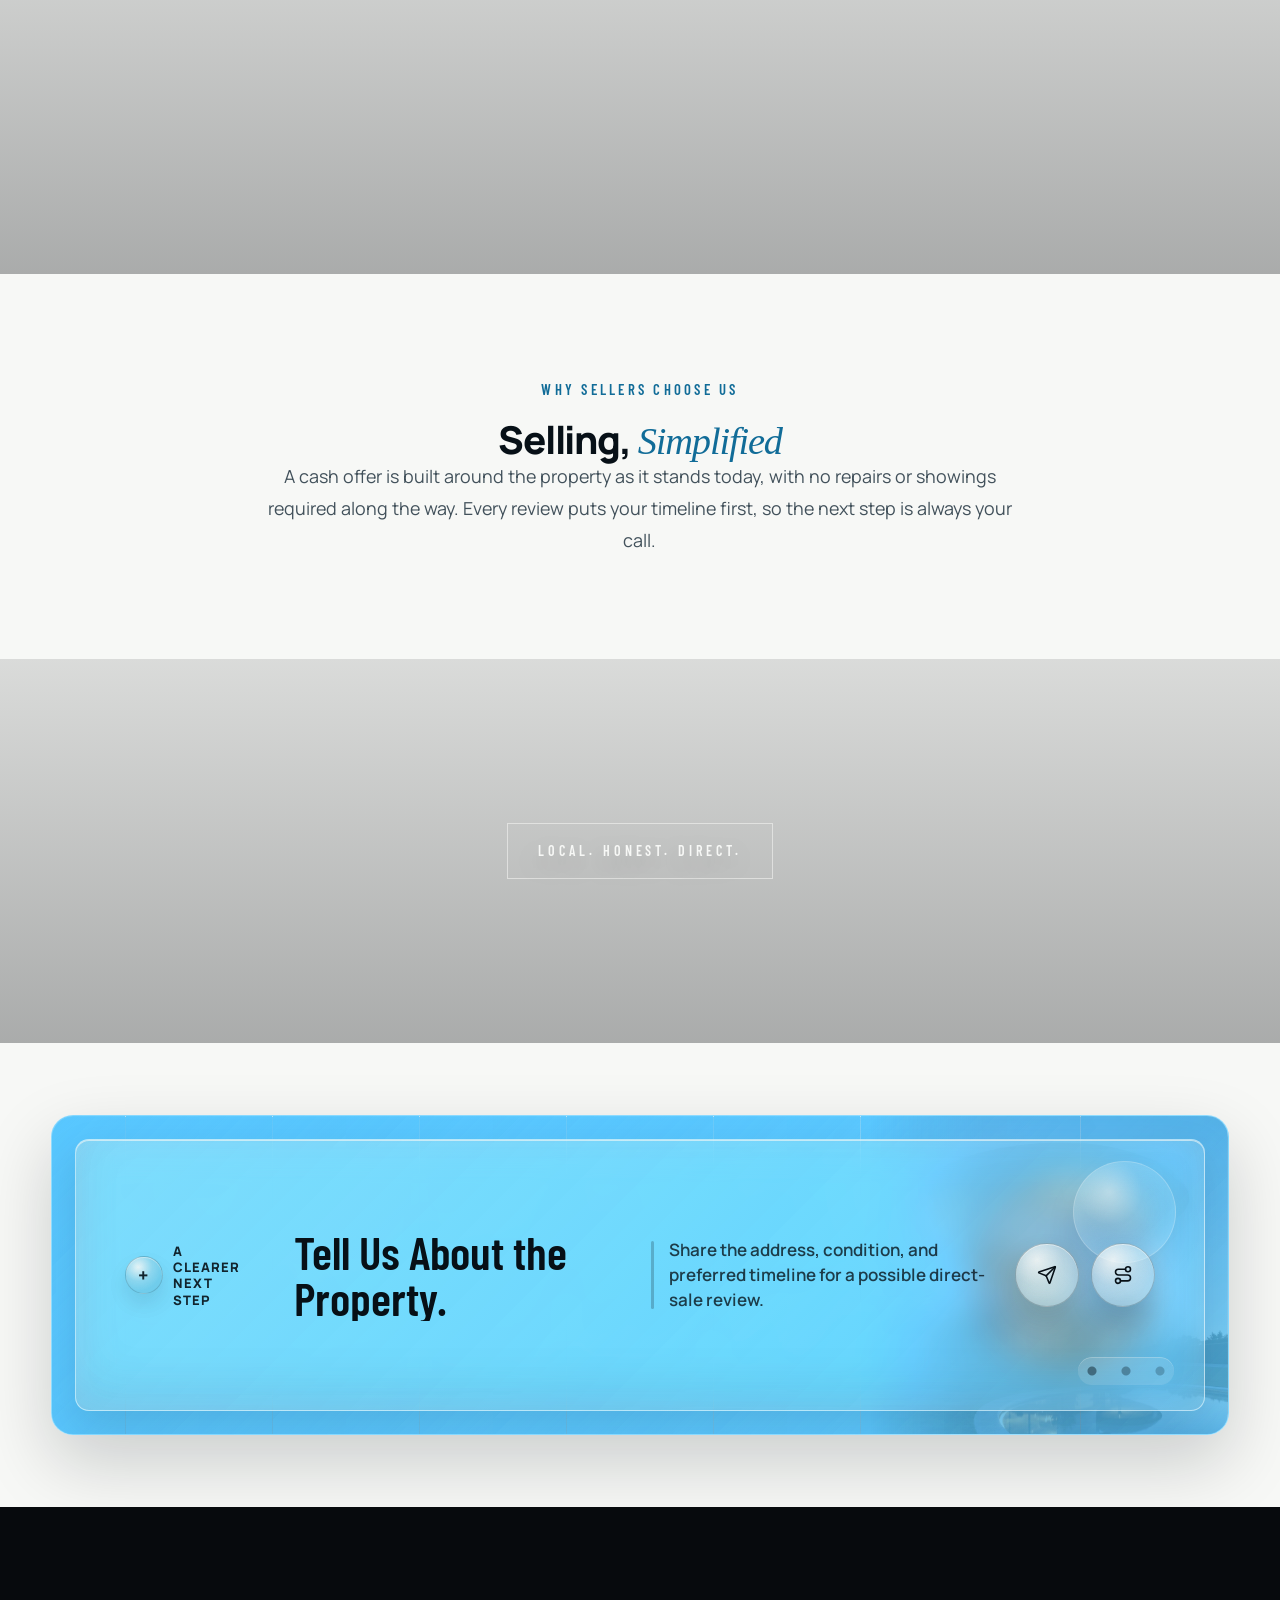
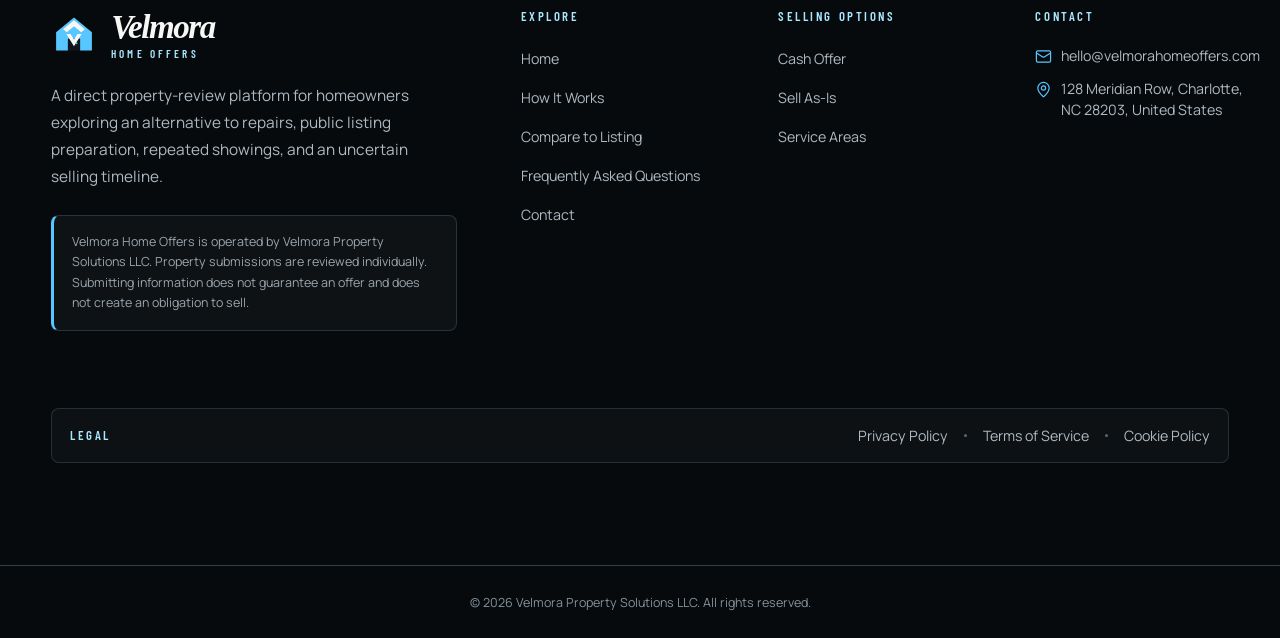
==== commit 88b874e2: "+" ====
--- a/index.html
+++ b/index.html
@@ -22,7 +22,7 @@
 
     <meta property="og:url" content="https://www.velmorahomeoffers.com">
 
-    <meta property="og:image" content="https://www.velmorahomeoffers.com/assets/images/velmora-home-offers-og.jpg">
+    <meta property="og:image" content="https://www.velmorahomeoffers.com/assets/images/home-hero-a.jpg">
 
     <meta property="og:image:alt" content="Velmora Home Offers property review in Charlotte, North Carolina">
 
@@ -35,7 +35,7 @@
     <meta name="twitter:description"
         content="Explore a direct property-sale route without first preparing a traditional public listing.">
 
-    <meta name="twitter:image" content="https://www.velmorahomeoffers.com/assets/images/velmora-home-offers-og.jpg">
+    <meta name="twitter:image" content="https://www.velmorahomeoffers.com/assets/images/home-hero-a.jpg">
 
     <link rel="canonical" href="https://www.velmorahomeoffers.com">
 
@@ -601,6 +601,81 @@
             </div>
         </section>
 
+        <section class="selling-experience selling-experience--home selling-experience--cards-first"
+            aria-labelledby="home-experience-title">
+            <div class="selling-experience__cards-band">
+                <div class="site-container-wide">
+                    <div class="selling-experience__cards">
+                        <article class="selling-experience-card">
+                            <i class="selling-experience-card__icon" data-lucide="hand-coins" aria-hidden="true"></i>
+                            <h3 class="selling-experience-card__title">
+                                Cash Clarity
+                            </h3>
+                            <p class="selling-experience-card__text">
+                                Review a direct number without waiting on buyer financing.
+                            </p>
+                        </article>
+
+                        <article class="selling-experience-card">
+                            <i class="selling-experience-card__icon" data-lucide="wrench" aria-hidden="true"></i>
+                            <h3 class="selling-experience-card__title">
+                                As-Is Path
+                            </h3>
+                            <p class="selling-experience-card__text">
+                                Skip repairs, staging, and repeated preparation before review.
+                            </p>
+                        </article>
+
+                        <article class="selling-experience-card">
+                            <i class="selling-experience-card__icon" data-lucide="clock-3" aria-hidden="true"></i>
+                            <h3 class="selling-experience-card__title">
+                                Flexible Date
+                            </h3>
+                            <p class="selling-experience-card__text">
+                                Shape the closing timeline around your plans and next step.
+                            </p>
+                        </article>
+
+                        <article class="selling-experience-card">
+                            <i class="selling-experience-card__icon" data-lucide="map-pin" aria-hidden="true"></i>
+                            <h3 class="selling-experience-card__title">
+                                Local Insight
+                            </h3>
+                            <p class="selling-experience-card__text">
+                                Neighborhood details help shape a more relevant review.
+                            </p>
+                        </article>
+                    </div>
+                </div>
+            </div>
+
+            <div class="selling-experience__visual" style="background-image: url('assets/images/home-hero-b.jpg');">
+                <div class="site-container-wide selling-experience__visual-inner">
+                    <span class="site-eyebrow">
+                        Seller Experience
+                    </span>
+
+                    <h2 class="selling-experience__heading" id="home-experience-title">
+                        A Calmer Way To Sell Direct
+                    </h2>
+
+                    <div class="selling-experience__actions">
+                        <a class="selling-experience__button selling-experience__button--primary"
+                            href="contact.html#property-offer-form">
+                            Request Offer
+                            <i data-lucide="arrow-right" aria-hidden="true"></i>
+                        </a>
+
+                        <a class="selling-experience__button selling-experience__button--ghost"
+                            href="how-it-works.html">
+                            See Process
+                            <i data-lucide="list-checks" aria-hidden="true"></i>
+                        </a>
+                    </div>
+                </div>
+            </div>
+        </section>
+
         <section class="site-section home-property-gallery" id="property-situations"
             aria-labelledby="home-property-gallery-title" data-property-gallery>
             <div class="site-container-wide">
@@ -966,7 +1041,7 @@
 
                 <div class="home-options__list" data-home-options aria-label="Home selling information">
                     <article class="home-option is-active" data-option-card>
-                        <img class="home-option__image" src="assets/images/cash-offer-hero-a.jpg" alt=""
+                        <img class="home-option__image" src="assets/images/contact-hero-a.jpg" alt=""
                             width="960" height="1280" loading="lazy">
 
                         <div class="home-option__content">
@@ -994,7 +1069,7 @@
                     </article>
 
                     <article class="home-option" data-option-card>
-                        <img class="home-option__image" src="assets/images/sell-as-is-hero-a.jpg" alt=""
+                        <img class="home-option__image" src="assets/images/situation-repairs.jpg" alt=""
                             width="960" height="1280" loading="lazy">
 
                         <div class="home-option__content">
@@ -1022,7 +1097,7 @@
                     </article>
 
                     <article class="home-option" data-option-card>
-                        <img class="home-option__image" src="assets/images/areas-hero-a.jpg" alt=""
+                        <img class="home-option__image" src="assets/images/how-it-works-hero-a.jpg" alt=""
                             width="960" height="1280" loading="lazy">
 
                         <div class="home-option__content">
@@ -1056,7 +1131,7 @@
 
         <!-- <section class="site-section home-testimonials" id="seller-experiences"
             aria-labelledby="home-testimonials-title" data-home-testimonials>
-            <img class="home-testimonials__background" src="assets/images/testimonials-background.jpg" alt=""
+            <img class="home-testimonials__background" src="assets/images/contact-property-review.jpg" alt=""
                 width="1920" height="1080" loading="lazy">
 
             <div class="site-container-wide">
--- a/assets/css/global.css
+++ b/assets/css/global.css
@@ -679,6 +679,260 @@
     }
 }
 
+/* ==========================================================================
+   Selling Experience (parallax + compact service cards)
+   ========================================================================== */
+
+.selling-experience {
+    background: var(--color-black);
+    color: var(--color-white);
+    overflow: hidden;
+}
+
+.selling-experience__visual {
+    position: relative;
+    min-height: clamp(300px, 35vw, 490px);
+    background-position: center;
+    background-repeat: no-repeat;
+    background-size: cover;
+    background-attachment: fixed;
+    isolation: isolate;
+}
+
+.selling-experience__visual::before {
+    position: absolute;
+    inset: 0;
+    z-index: -1;
+    background: rgba(7, 10, 13, 0.56);
+    content: "";
+}
+
+.selling-experience__visual-inner {
+    display: flex;
+    min-height: inherit;
+    flex-direction: column;
+    align-items: center;
+    justify-content: center;
+    padding-block: clamp(44px, 7vw, 92px);
+    text-align: center;
+}
+
+.selling-experience__visual .site-eyebrow {
+    justify-content: center;
+    color: var(--color-sky-light);
+}
+
+.selling-experience__heading {
+    max-width: 920px;
+    margin: clamp(16px, 2vw, 24px) auto 0;
+    color: var(--color-white);
+    font-family: var(--font-body);
+    font-size: clamp(2.45rem, 1.7rem + 3vw, 5.3rem);
+    font-weight: 800;
+    letter-spacing: 0;
+    line-height: 1.04;
+}
+
+.selling-experience__actions {
+    display: flex;
+    flex-wrap: wrap;
+    justify-content: center;
+    gap: 12px;
+    margin-top: clamp(22px, 3vw, 34px);
+}
+
+.selling-experience__button {
+    display: inline-flex;
+    min-height: 50px;
+    align-items: center;
+    justify-content: center;
+    gap: 10px;
+    padding: 13px 20px;
+    border: 1px solid rgba(247, 248, 246, 0.32);
+    color: var(--color-white);
+    font-size: 0.9rem;
+    font-weight: 760;
+    line-height: 1.1;
+    text-transform: uppercase;
+    transition:
+        background var(--transition-fast),
+        border-color var(--transition-fast),
+        color var(--transition-fast),
+        transform var(--transition-fast);
+}
+
+.selling-experience__button svg {
+    width: 18px;
+    height: 18px;
+    stroke-width: 2;
+}
+
+.selling-experience__button--primary {
+    border-color: var(--color-sky);
+    background: var(--color-sky);
+    color: var(--color-ink);
+}
+
+.selling-experience__button--ghost {
+    background: rgba(7, 10, 13, 0.2);
+}
+
+.selling-experience__button:hover,
+.selling-experience__button:focus-visible {
+    transform: translateY(-2px);
+}
+
+.selling-experience__button--ghost:hover,
+.selling-experience__button--ghost:focus-visible {
+    border-color: var(--color-sky-light);
+    background: var(--color-white);
+    color: var(--color-ink);
+}
+
+.selling-experience__cards-band {
+    padding: clamp(34px, 4vw, 58px) 0;
+    background: var(--color-black);
+}
+
+.selling-experience__cards {
+    display: grid;
+    grid-template-columns: repeat(4, minmax(0, 1fr));
+    border-inline: 1px solid rgba(247, 248, 246, 0.2);
+}
+
+.selling-experience-card {
+    position: relative;
+    min-height: clamp(190px, 16vw, 245px);
+    padding: clamp(26px, 3vw, 42px) clamp(20px, 2.4vw, 34px);
+    border-left: 1px solid rgba(247, 248, 246, 0.2);
+    background: rgba(16, 22, 27, 0.78);
+}
+
+.selling-experience-card:first-child {
+    border-left: 0;
+}
+
+.selling-experience-card__icon {
+    position: absolute;
+    top: clamp(20px, 2.2vw, 28px);
+    right: clamp(18px, 2vw, 28px);
+    width: 34px;
+    height: 34px;
+    color: var(--color-sky);
+    stroke-width: 1.7;
+}
+
+.selling-experience-card__title {
+    max-width: calc(100% - 48px);
+    margin: 0;
+    color: var(--color-white);
+    font-family: var(--font-body);
+    font-size: clamp(1.18rem, 1rem + 0.65vw, 1.7rem);
+    font-weight: 800;
+    letter-spacing: 0;
+    line-height: 1.12;
+    white-space: nowrap;
+}
+
+.selling-experience-card__text {
+    max-width: 28ch;
+    margin: clamp(20px, 2.3vw, 30px) 0 0;
+    color: rgba(247, 248, 246, 0.68);
+    font-size: clamp(0.88rem, 0.82rem + 0.18vw, 1rem);
+    font-weight: 600;
+    line-height: 1.65;
+}
+
+.selling-experience--cards-first .selling-experience__cards-band {
+    padding-top: clamp(42px, 5vw, 72px);
+}
+
+@media (max-width: 1024px) {
+    .selling-experience__visual {
+        background-attachment: scroll;
+    }
+
+    .selling-experience__cards {
+        grid-template-columns: repeat(2, minmax(0, 1fr));
+        border: 1px solid rgba(247, 248, 246, 0.2);
+    }
+
+    .selling-experience-card:nth-child(odd) {
+        border-left: 0;
+    }
+
+    .selling-experience-card:nth-child(n + 3) {
+        border-top: 1px solid rgba(247, 248, 246, 0.2);
+    }
+}
+
+@media (max-width: 620px) {
+    .selling-experience__visual {
+        min-height: 360px;
+    }
+
+    .selling-experience__heading {
+        max-width: 11ch;
+        font-size: clamp(2rem, 8.5vw, 2.65rem);
+        line-height: 1.08;
+    }
+
+    .selling-experience__actions {
+        align-items: stretch;
+        flex-direction: column;
+    }
+
+    .selling-experience__button {
+        width: 100%;
+    }
+
+    .selling-experience__cards {
+        grid-template-columns: 1fr;
+    }
+
+    .selling-experience-card,
+    .selling-experience-card:nth-child(odd) {
+        display: grid;
+        grid-template-columns: minmax(0, 1fr) auto;
+        column-gap: 16px;
+        min-height: 0;
+        padding: 24px 22px 26px;
+        border-left: 0;
+        border-top: 1px solid rgba(247, 248, 246, 0.2);
+    }
+
+    .selling-experience-card__icon {
+        position: static;
+        grid-column: 2;
+        grid-row: 1;
+        width: 30px;
+        height: 30px;
+        justify-self: end;
+    }
+
+    .selling-experience-card:first-child {
+        border-top: 0;
+    }
+
+    .selling-experience-card__title {
+        grid-column: 1;
+        grid-row: 1;
+        max-width: 100%;
+        white-space: normal;
+    }
+
+    .selling-experience-card__text {
+        grid-column: 1 / -1;
+        max-width: 30ch;
+    }
+}
+
+@media (prefers-reduced-motion: reduce) {
+    .selling-experience__visual {
+        background-attachment: scroll;
+    }
+}
+
 .site-button-row {
     display: flex;
     flex-wrap: wrap;
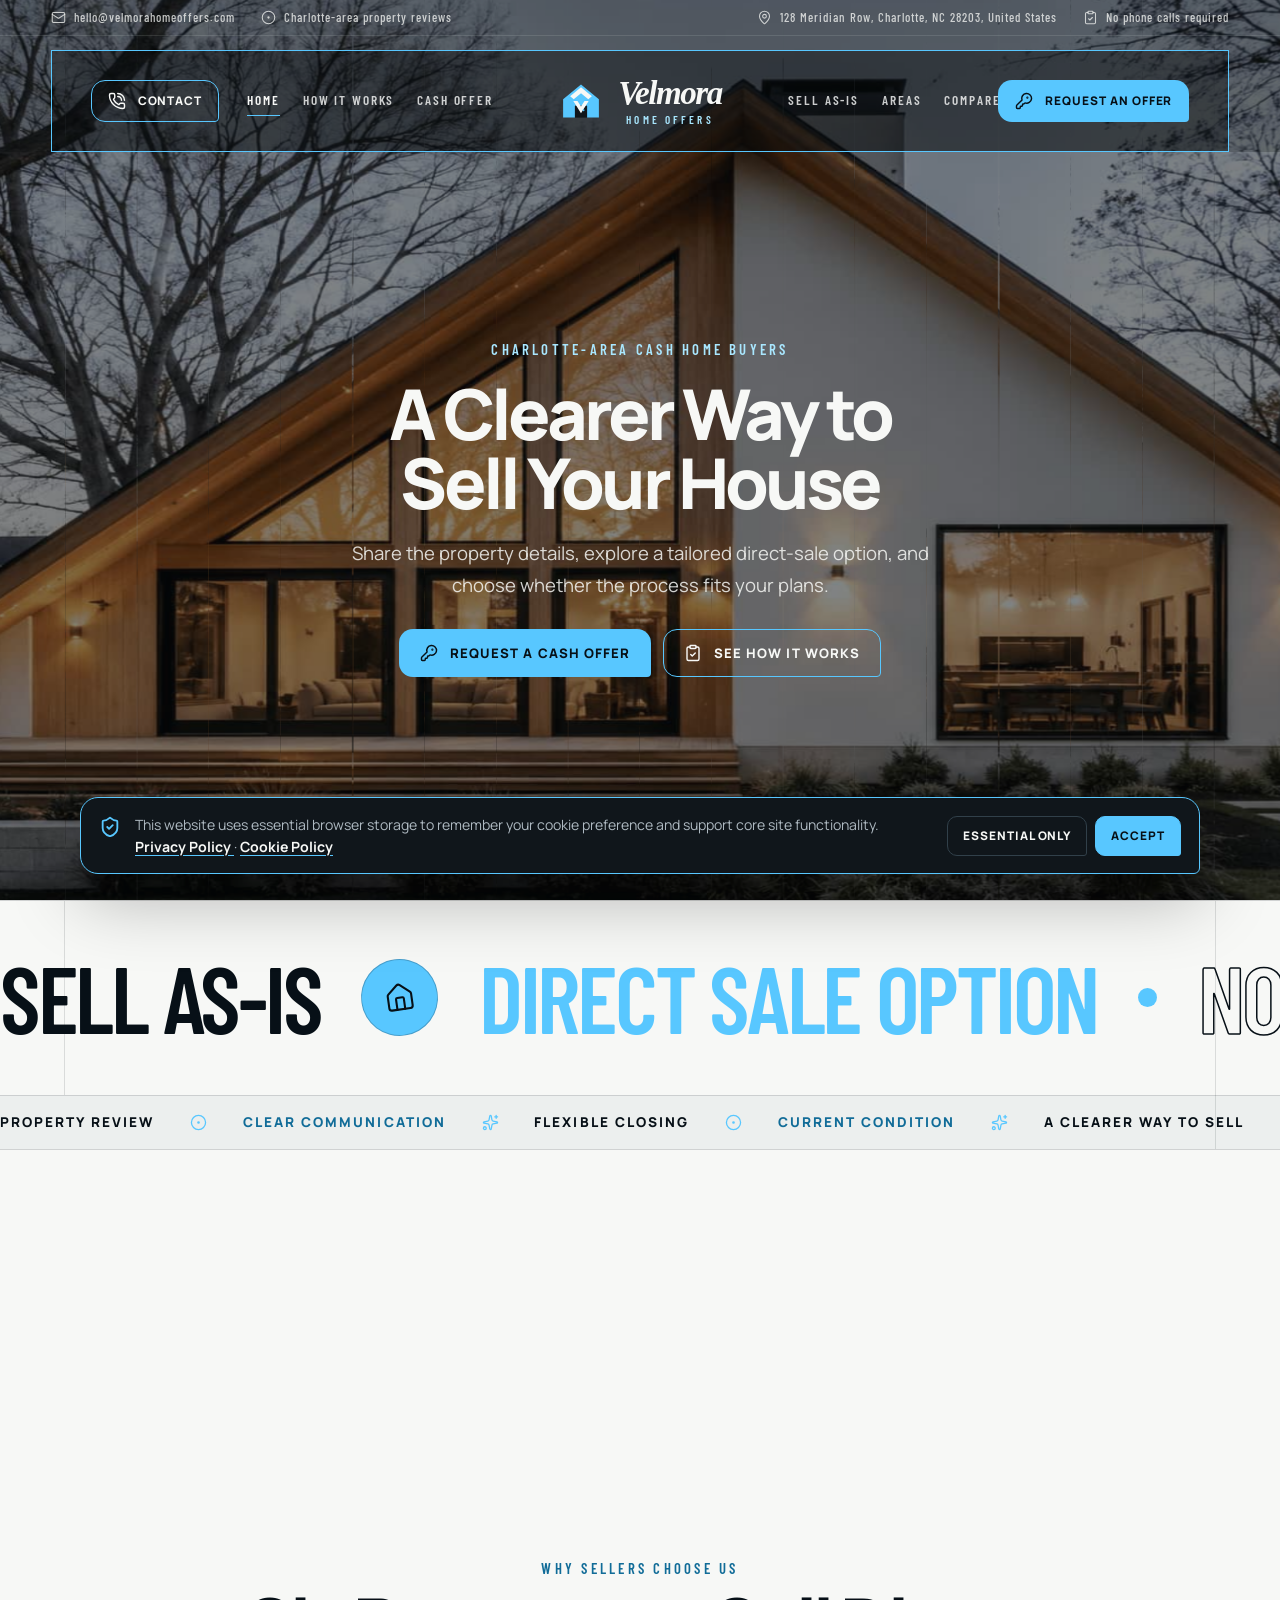
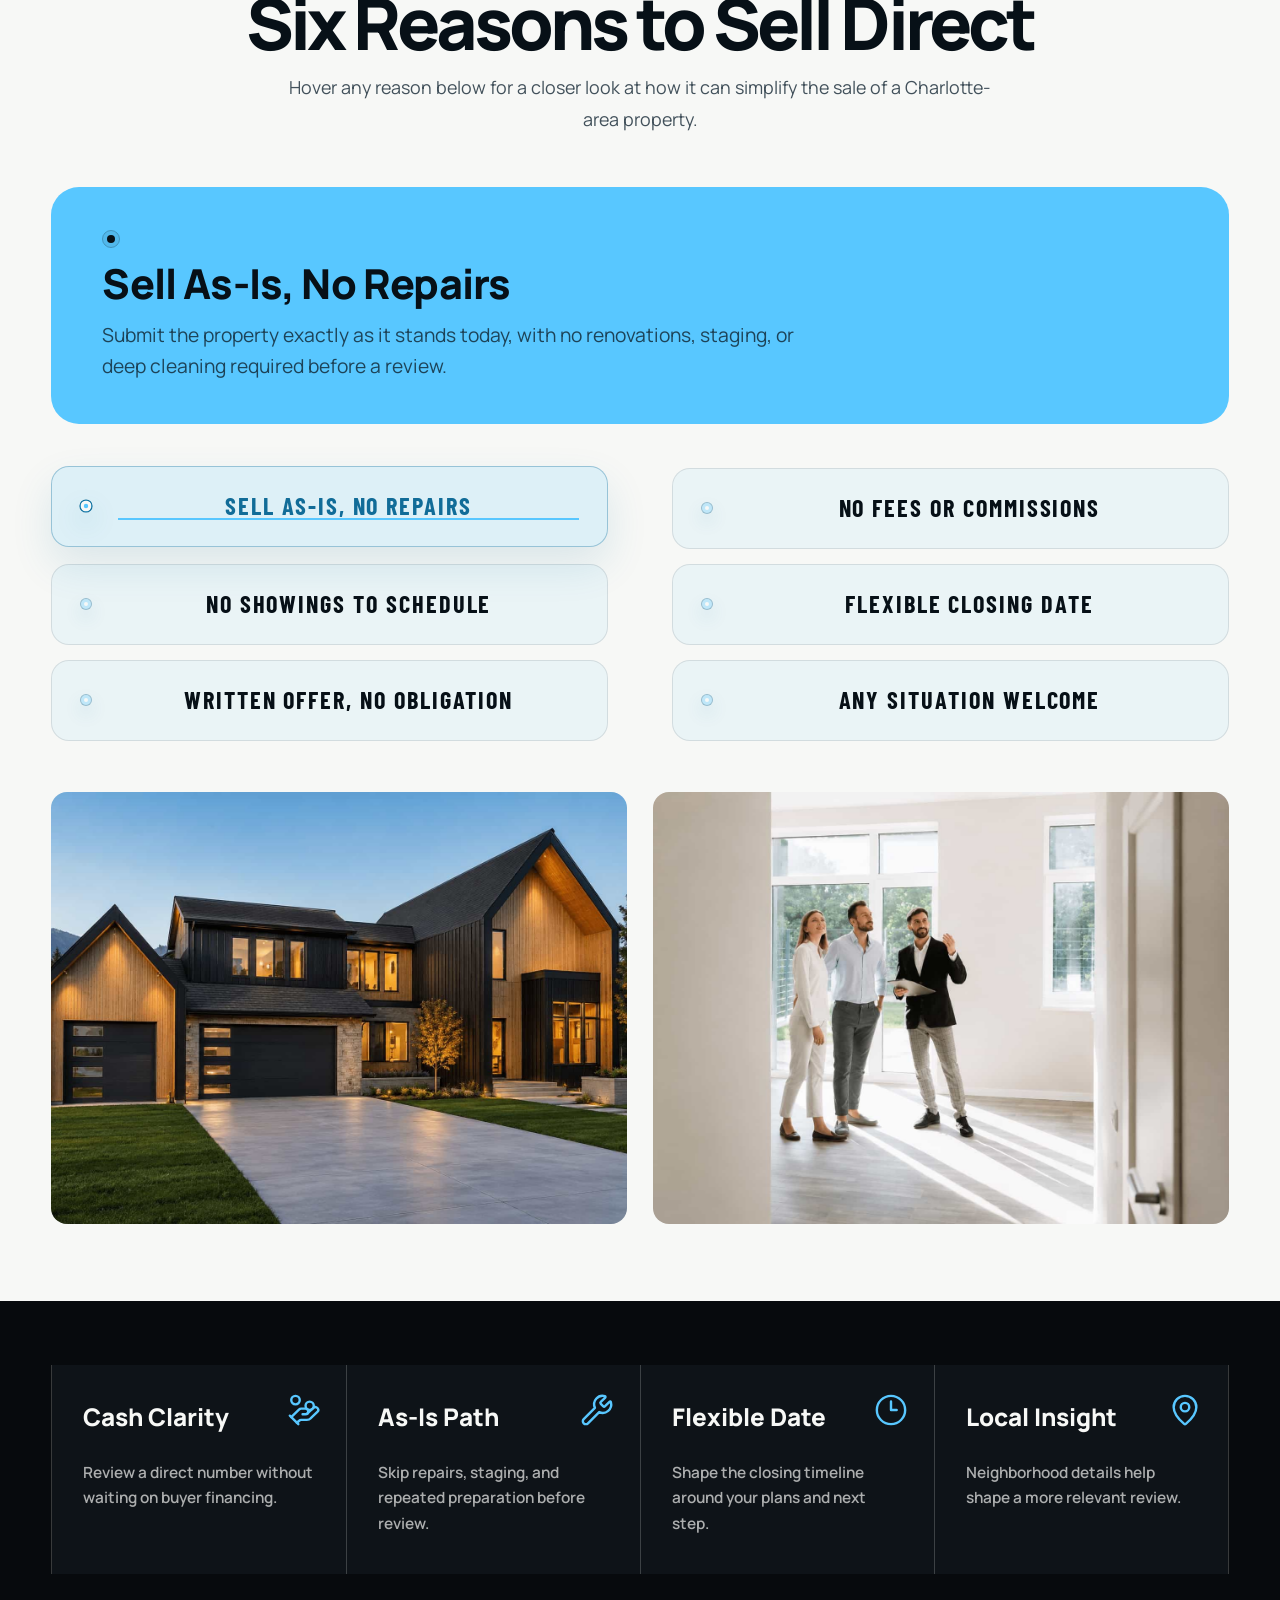
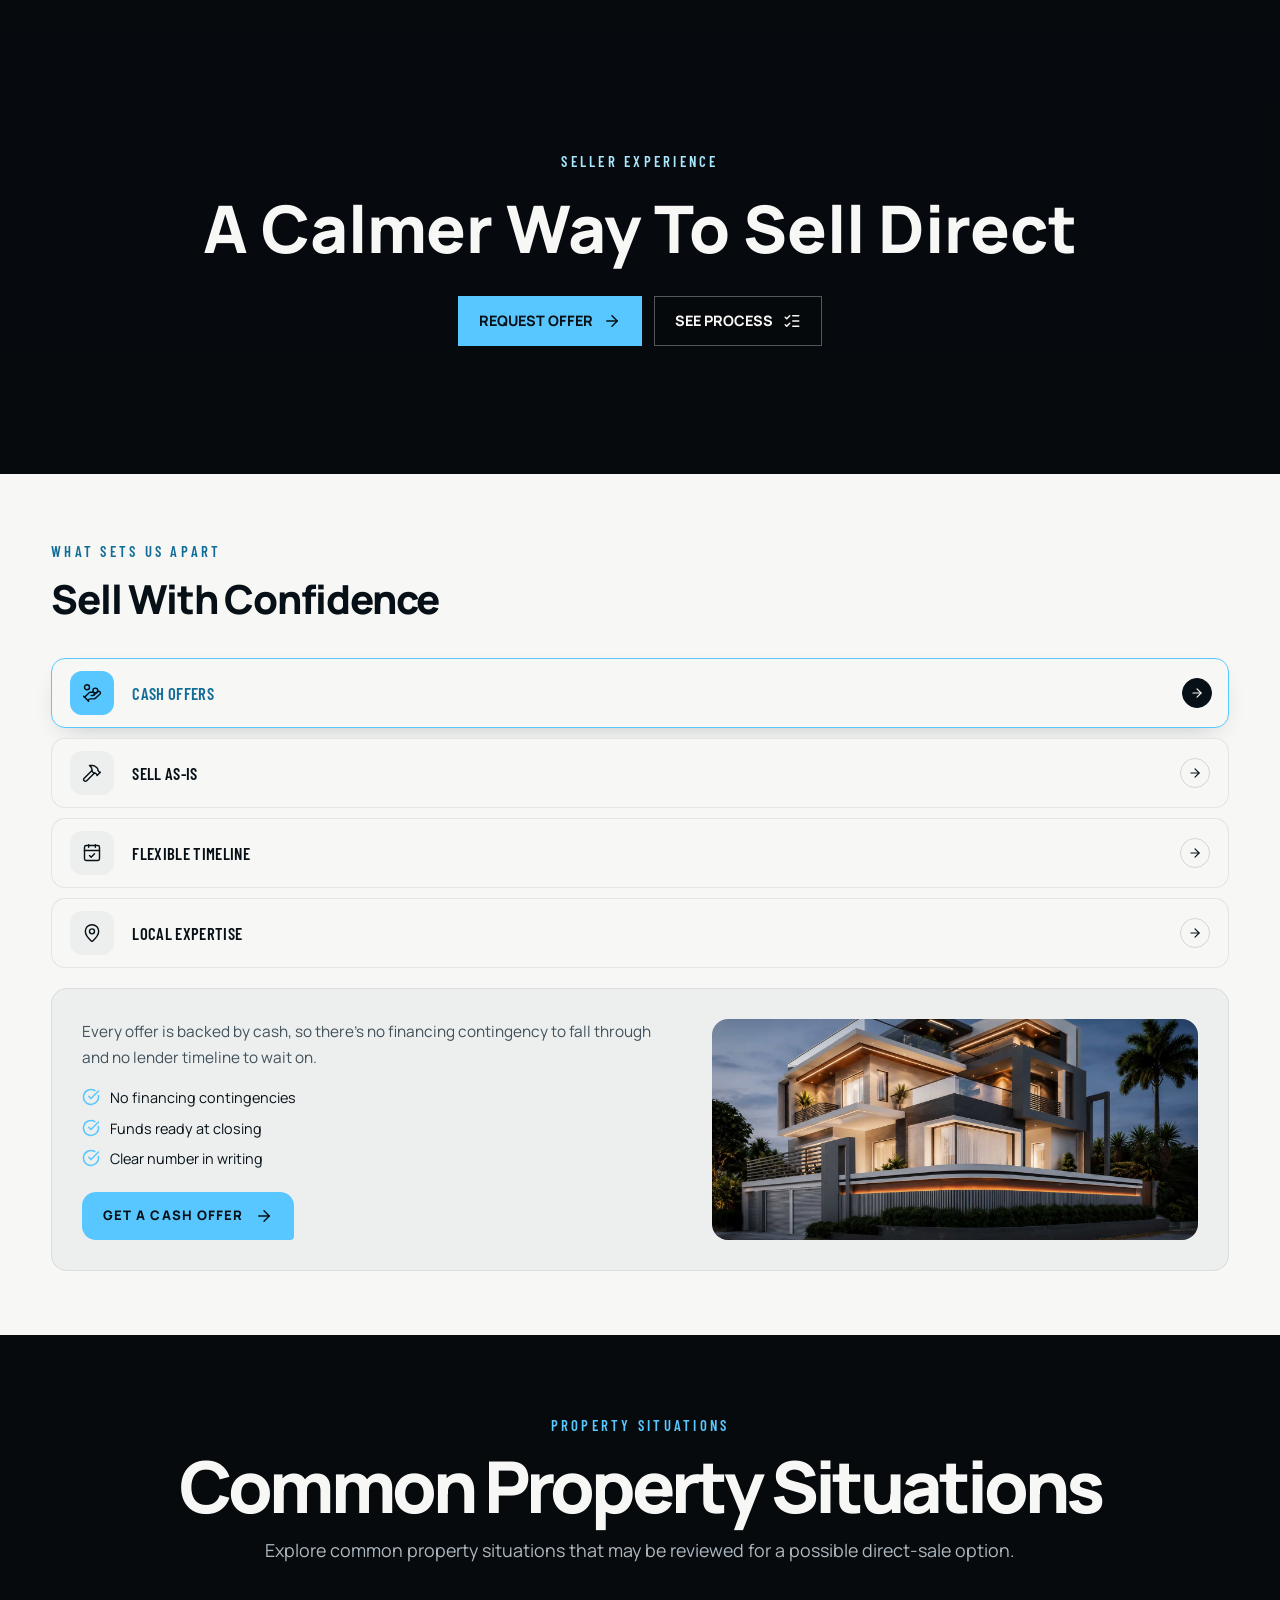
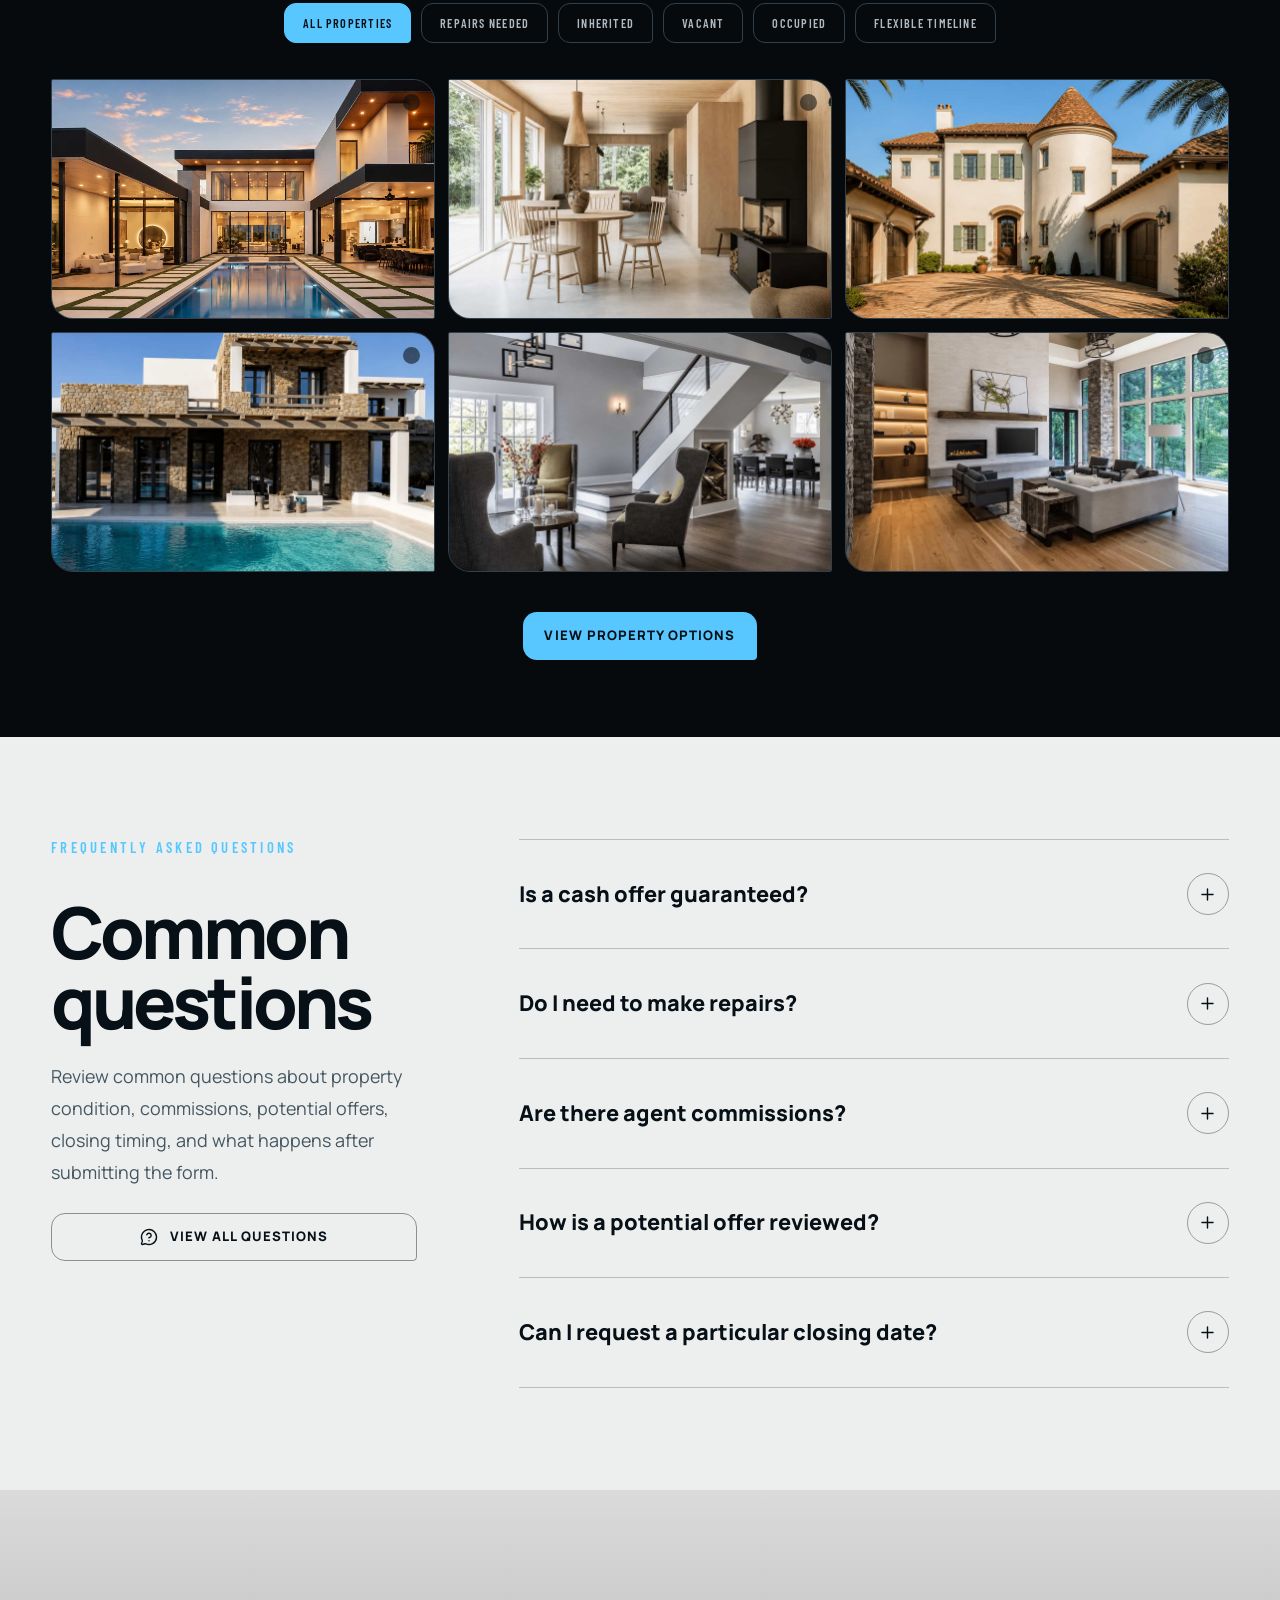
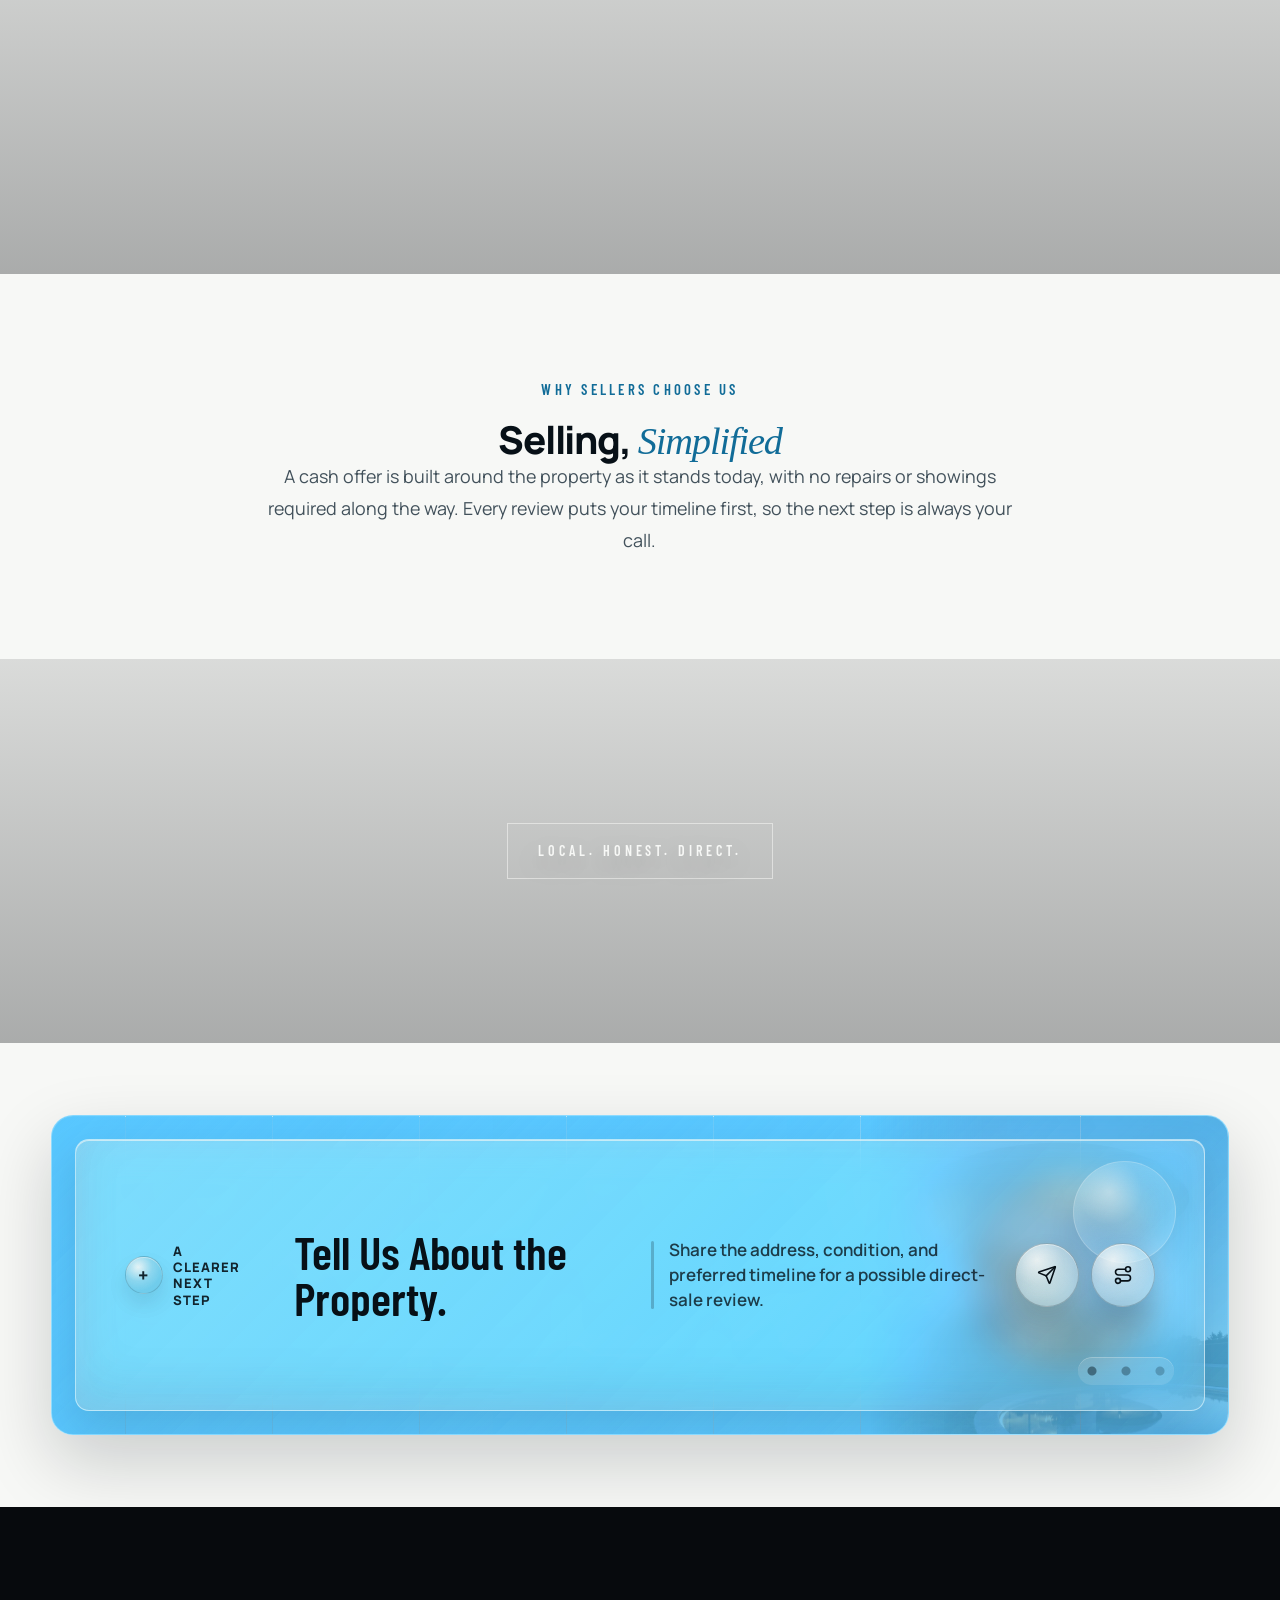
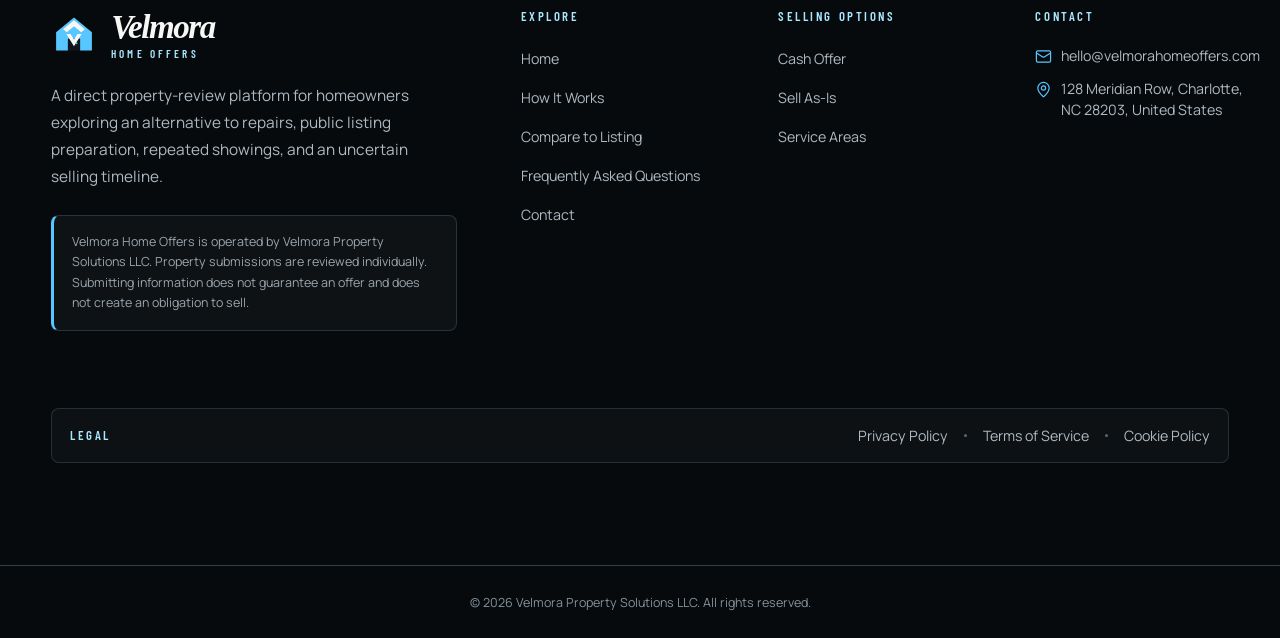
==== commit 7ffc83b2: "+" ====
--- a/index.html
+++ b/index.html
@@ -365,6 +365,80 @@
             </div>
         </section>
 
+                <section class="selling-experience selling-experience--home selling-experience--cards-first"
+                    aria-labelledby="home-experience-title">
+                    <div class="selling-experience__cards-band">
+                        <div class="site-container-wide">
+                            <div class="selling-experience__cards">
+                                <article class="selling-experience-card">
+                                    <i class="selling-experience-card__icon" data-lucide="hand-coins" aria-hidden="true"></i>
+                                    <h3 class="selling-experience-card__title">
+                                        Cash Clarity
+                                    </h3>
+                                    <p class="selling-experience-card__text">
+                                        Review a direct number without waiting on buyer financing.
+                                    </p>
+                                </article>
+                
+                                <article class="selling-experience-card">
+                                    <i class="selling-experience-card__icon" data-lucide="wrench" aria-hidden="true"></i>
+                                    <h3 class="selling-experience-card__title">
+                                        As-Is Path
+                                    </h3>
+                                    <p class="selling-experience-card__text">
+                                        Skip repairs, staging, and repeated preparation before review.
+                                    </p>
+                                </article>
+                
+                                <article class="selling-experience-card">
+                                    <i class="selling-experience-card__icon" data-lucide="clock-3" aria-hidden="true"></i>
+                                    <h3 class="selling-experience-card__title">
+                                        Flexible Date
+                                    </h3>
+                                    <p class="selling-experience-card__text">
+                                        Shape the closing timeline around your plans and next step.
+                                    </p>
+                                </article>
+                
+                                <article class="selling-experience-card">
+                                    <i class="selling-experience-card__icon" data-lucide="map-pin" aria-hidden="true"></i>
+                                    <h3 class="selling-experience-card__title">
+                                        Local Insight
+                                    </h3>
+                                    <p class="selling-experience-card__text">
+                                        Neighborhood details help shape a more relevant review.
+                                    </p>
+                                </article>
+                            </div>
+                        </div>
+                    </div>
+                
+                    <div class="selling-experience__visual" style="background-image: url('assets/images/home-hero-b.jpg');">
+                        <div class="site-container-wide selling-experience__visual-inner">
+                            <span class="site-eyebrow">
+                                Seller Experience
+                            </span>
+                
+                            <h2 class="selling-experience__heading" id="home-experience-title">
+                                A Calmer Way To Sell Direct
+                            </h2>
+                
+                            <div class="selling-experience__actions">
+                                <a class="selling-experience__button selling-experience__button--primary"
+                                    href="contact.html#property-offer-form">
+                                    Request Offer
+                                    <i data-lucide="arrow-right" aria-hidden="true"></i>
+                                </a>
+                
+                                <a class="selling-experience__button selling-experience__button--ghost" href="how-it-works.html">
+                                    See Process
+                                    <i data-lucide="list-checks" aria-hidden="true"></i>
+                                </a>
+                            </div>
+                        </div>
+                    </div>
+                </section>
+
         <section class="service-tabs" data-service-tabs aria-label="What sets us apart">
             <div class="site-container-wide">
                 <div class="service-tabs__head">
@@ -601,81 +675,6 @@
             </div>
         </section>
 
-        <section class="selling-experience selling-experience--home selling-experience--cards-first"
-            aria-labelledby="home-experience-title">
-            <div class="selling-experience__cards-band">
-                <div class="site-container-wide">
-                    <div class="selling-experience__cards">
-                        <article class="selling-experience-card">
-                            <i class="selling-experience-card__icon" data-lucide="hand-coins" aria-hidden="true"></i>
-                            <h3 class="selling-experience-card__title">
-                                Cash Clarity
-                            </h3>
-                            <p class="selling-experience-card__text">
-                                Review a direct number without waiting on buyer financing.
-                            </p>
-                        </article>
-
-                        <article class="selling-experience-card">
-                            <i class="selling-experience-card__icon" data-lucide="wrench" aria-hidden="true"></i>
-                            <h3 class="selling-experience-card__title">
-                                As-Is Path
-                            </h3>
-                            <p class="selling-experience-card__text">
-                                Skip repairs, staging, and repeated preparation before review.
-                            </p>
-                        </article>
-
-                        <article class="selling-experience-card">
-                            <i class="selling-experience-card__icon" data-lucide="clock-3" aria-hidden="true"></i>
-                            <h3 class="selling-experience-card__title">
-                                Flexible Date
-                            </h3>
-                            <p class="selling-experience-card__text">
-                                Shape the closing timeline around your plans and next step.
-                            </p>
-                        </article>
-
-                        <article class="selling-experience-card">
-                            <i class="selling-experience-card__icon" data-lucide="map-pin" aria-hidden="true"></i>
-                            <h3 class="selling-experience-card__title">
-                                Local Insight
-                            </h3>
-                            <p class="selling-experience-card__text">
-                                Neighborhood details help shape a more relevant review.
-                            </p>
-                        </article>
-                    </div>
-                </div>
-            </div>
-
-            <div class="selling-experience__visual" style="background-image: url('assets/images/home-hero-b.jpg');">
-                <div class="site-container-wide selling-experience__visual-inner">
-                    <span class="site-eyebrow">
-                        Seller Experience
-                    </span>
-
-                    <h2 class="selling-experience__heading" id="home-experience-title">
-                        A Calmer Way To Sell Direct
-                    </h2>
-
-                    <div class="selling-experience__actions">
-                        <a class="selling-experience__button selling-experience__button--primary"
-                            href="contact.html#property-offer-form">
-                            Request Offer
-                            <i data-lucide="arrow-right" aria-hidden="true"></i>
-                        </a>
-
-                        <a class="selling-experience__button selling-experience__button--ghost"
-                            href="how-it-works.html">
-                            See Process
-                            <i data-lucide="list-checks" aria-hidden="true"></i>
-                        </a>
-                    </div>
-                </div>
-            </div>
-        </section>
-
         <section class="site-section home-property-gallery" id="property-situations"
             aria-labelledby="home-property-gallery-title" data-property-gallery>
             <div class="site-container-wide">
--- a/assets/css/global.css
+++ b/assets/css/global.css
@@ -1274,6 +1274,10 @@
     flex: 0 0 auto;
 }
 
+.site-header__contact-cta {
+    flex: 0 0 auto;
+}
+
 .site-header__menu-button {
     display: none;
     width: 48px;
@@ -1834,7 +1838,8 @@
         height: 40px;
     }
 
-    .site-header__cta {
+    .site-header__cta,
+    .site-header__contact-cta {
         display: none;
     }
 
